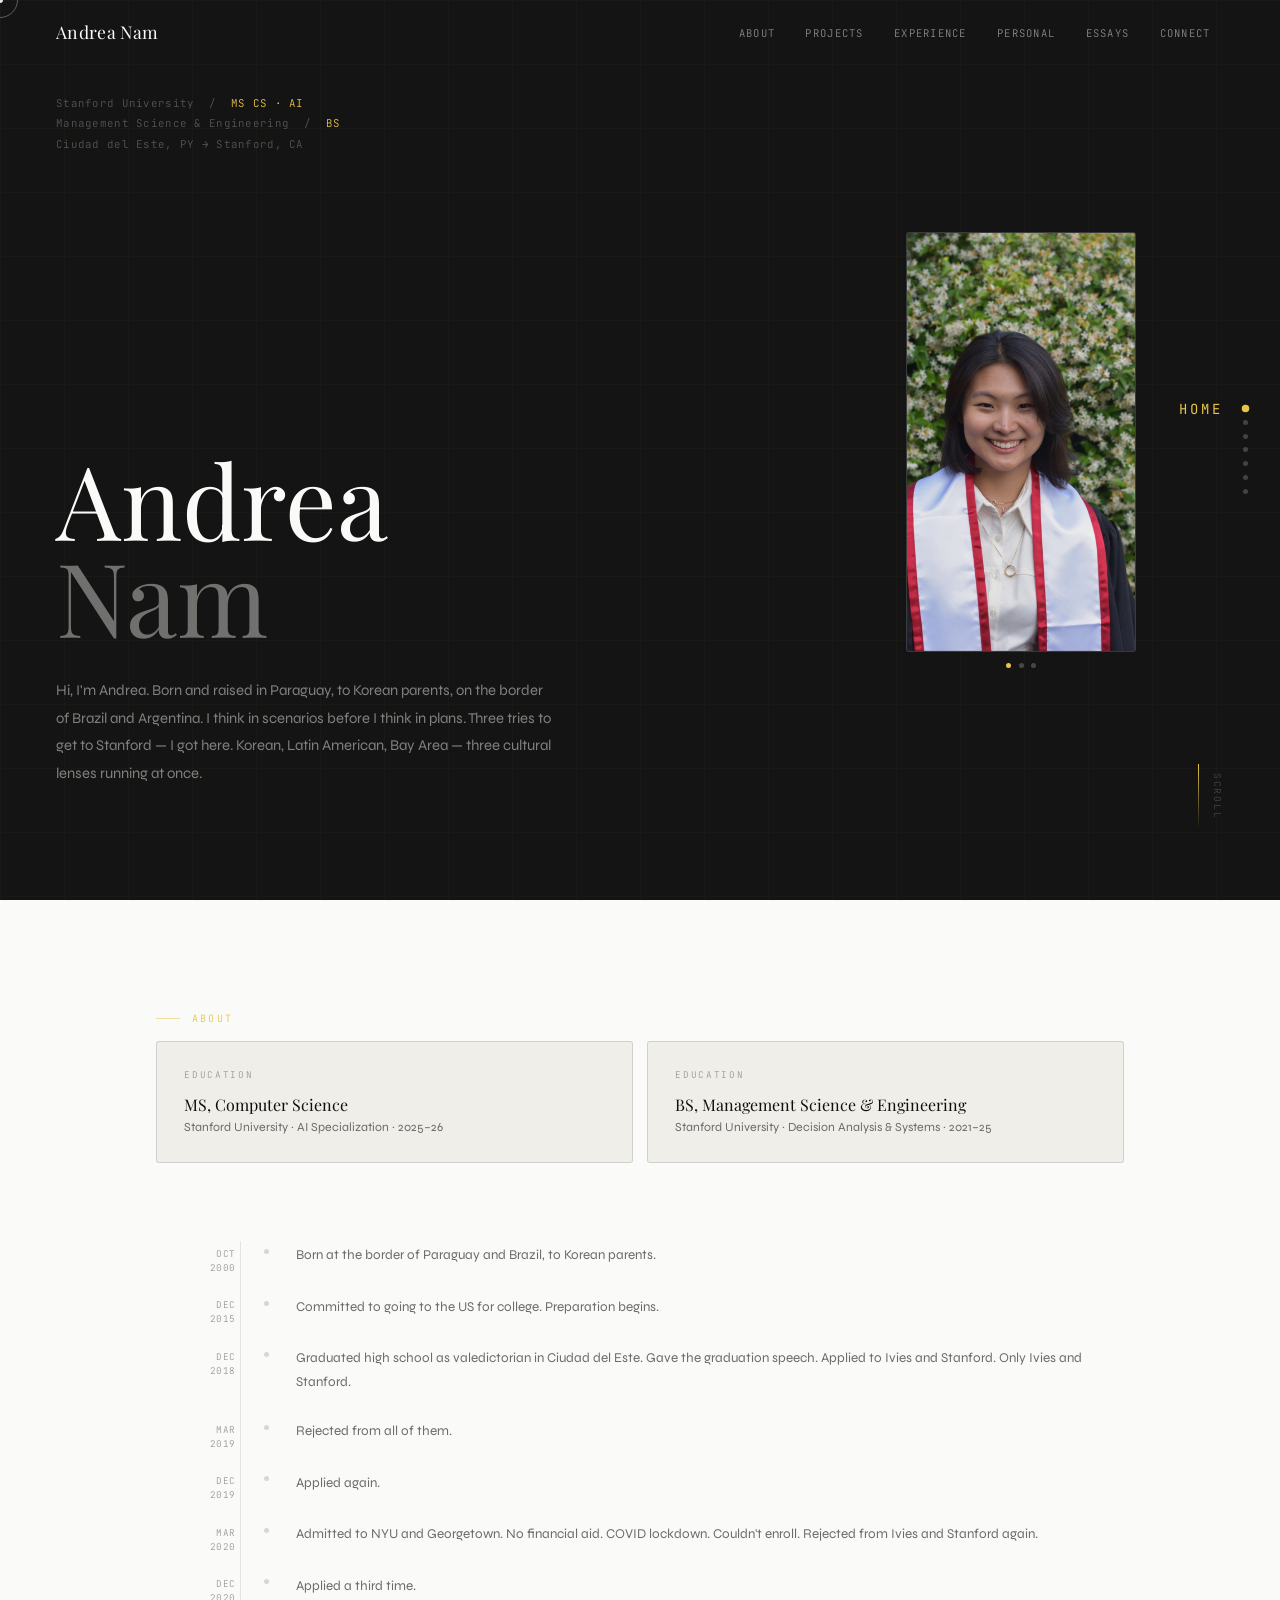
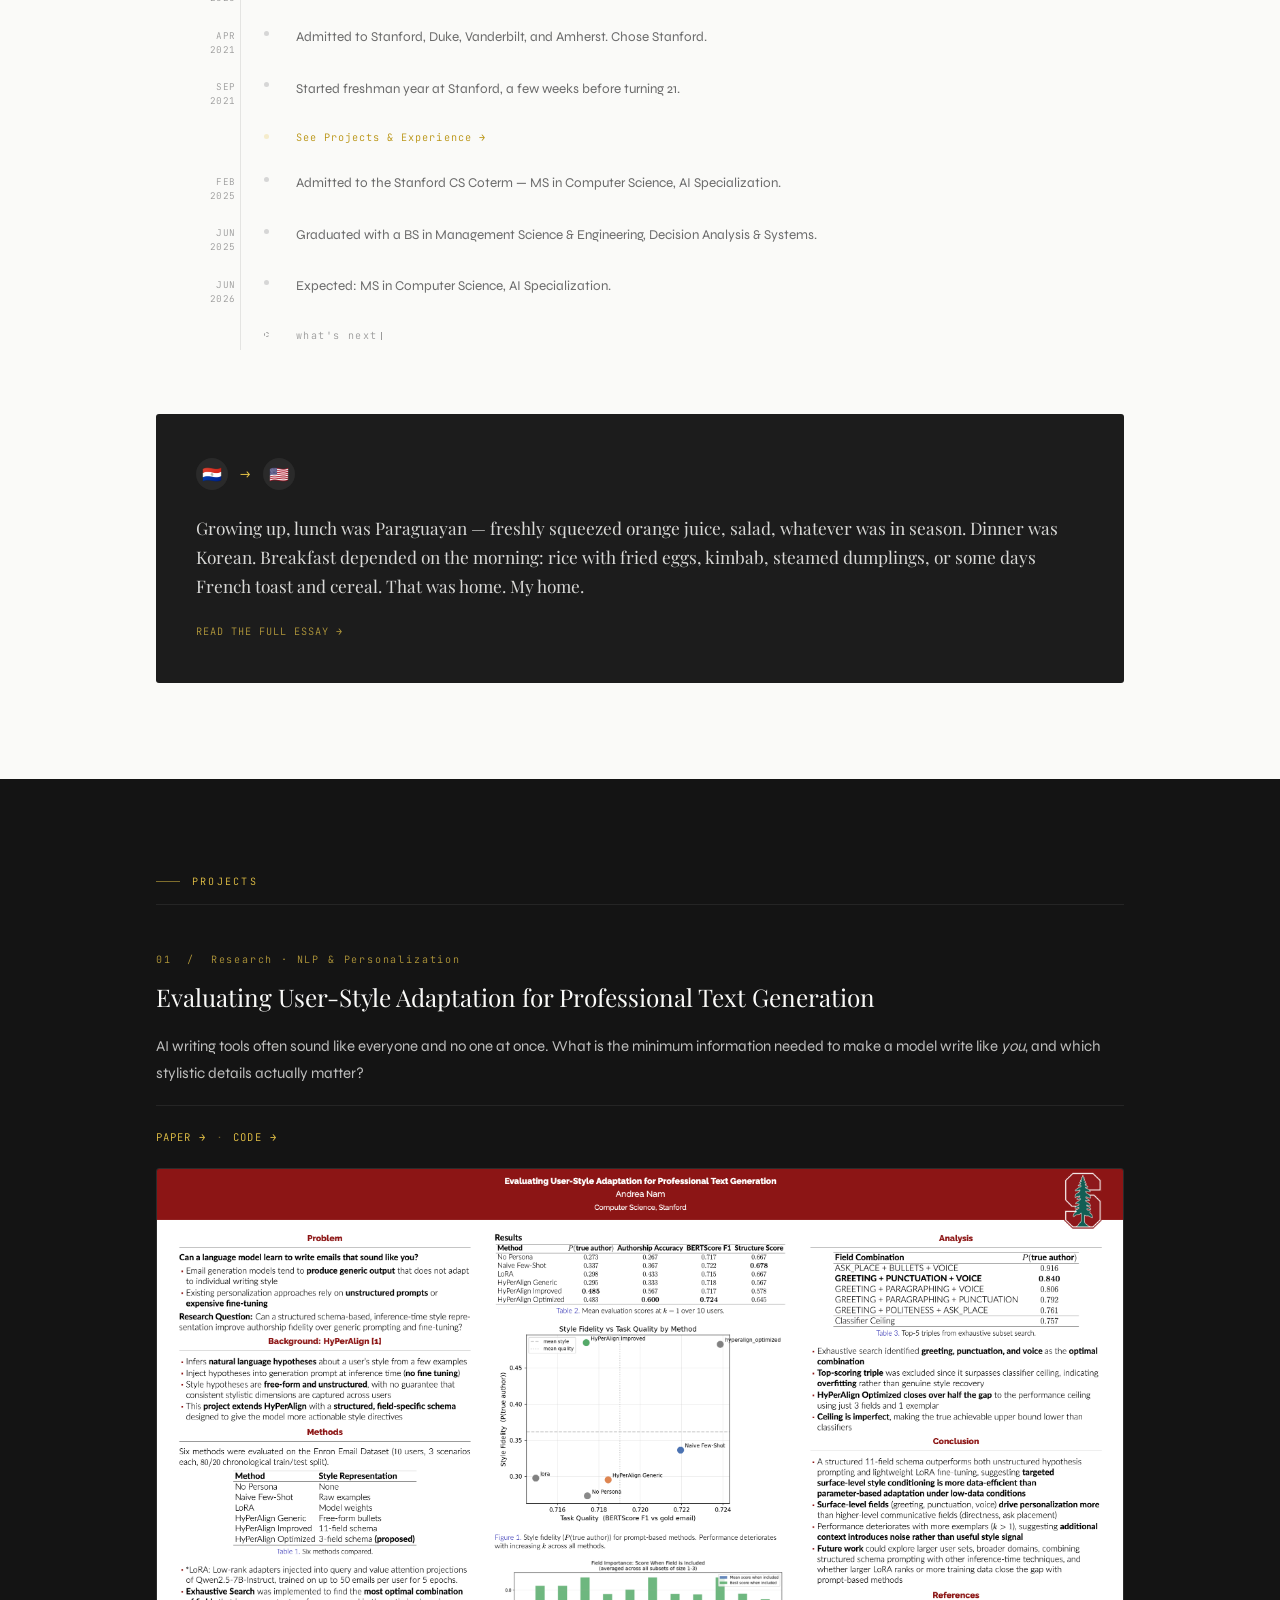
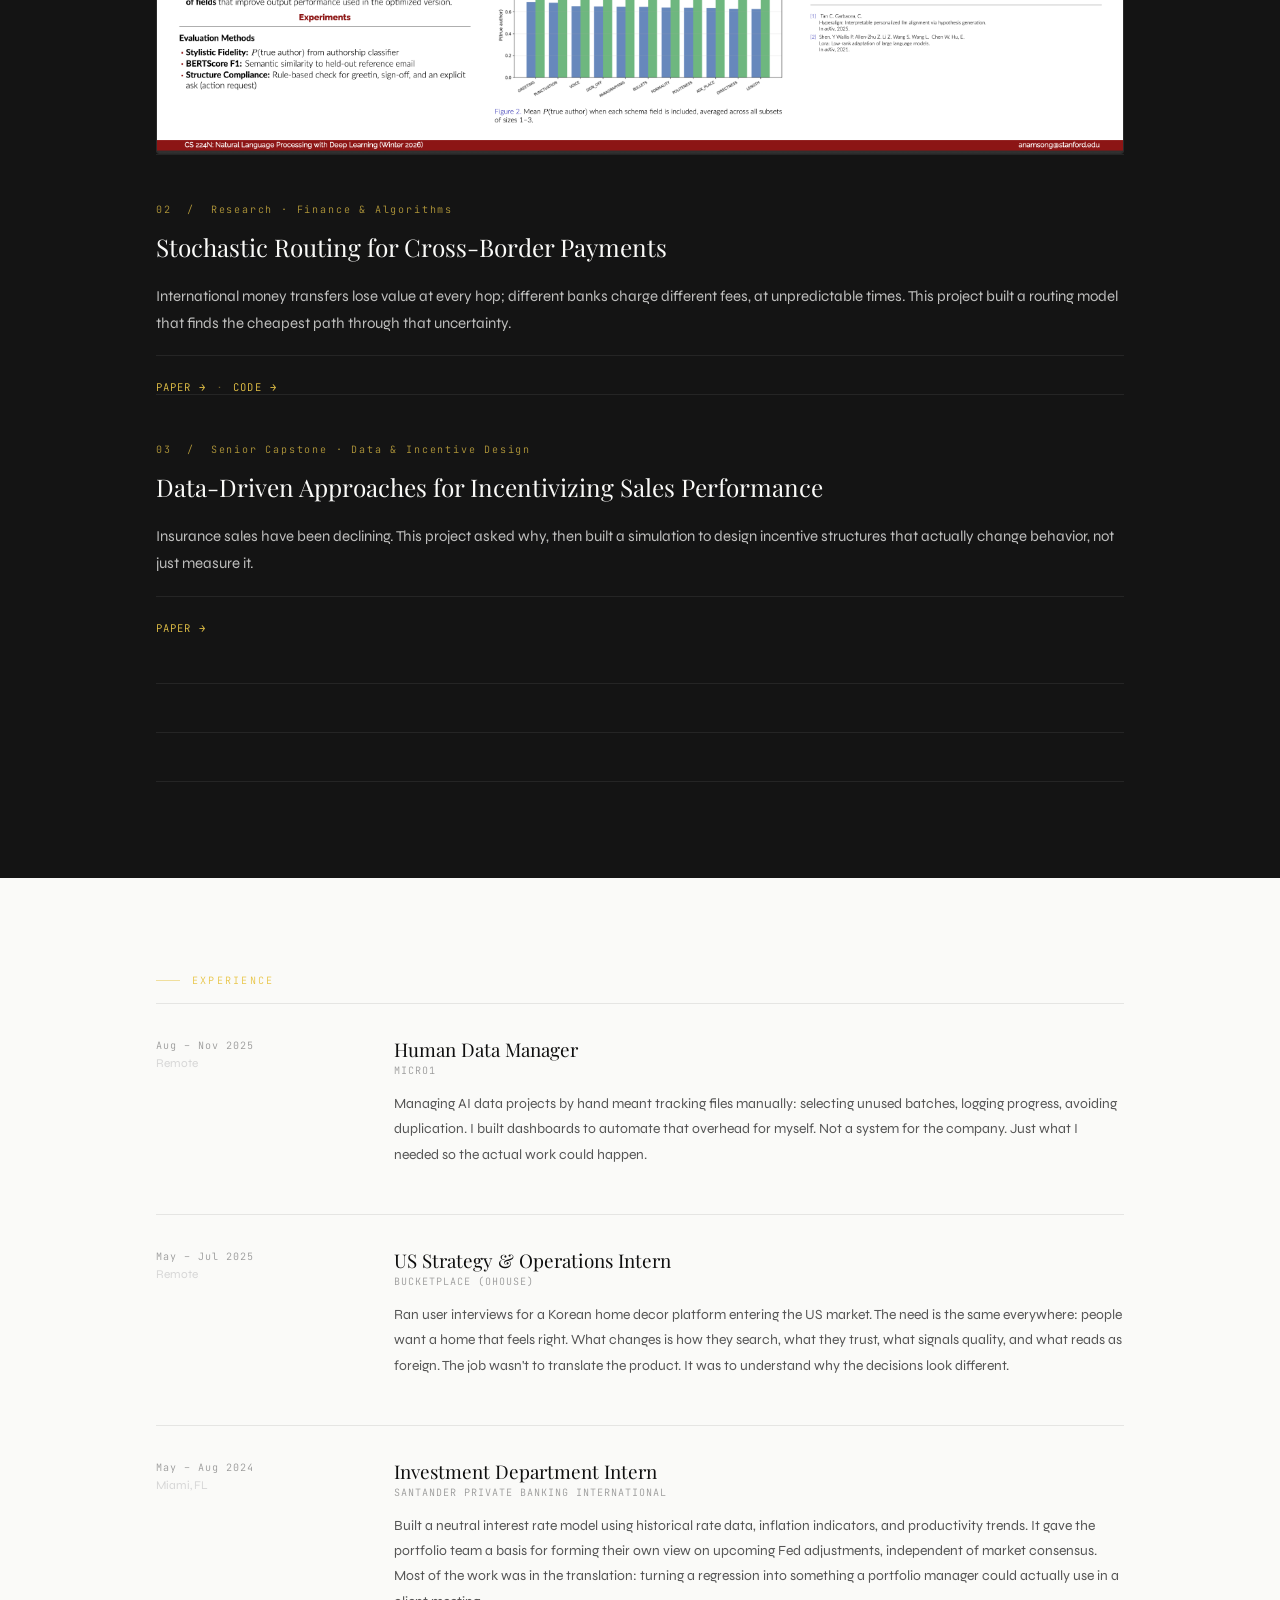
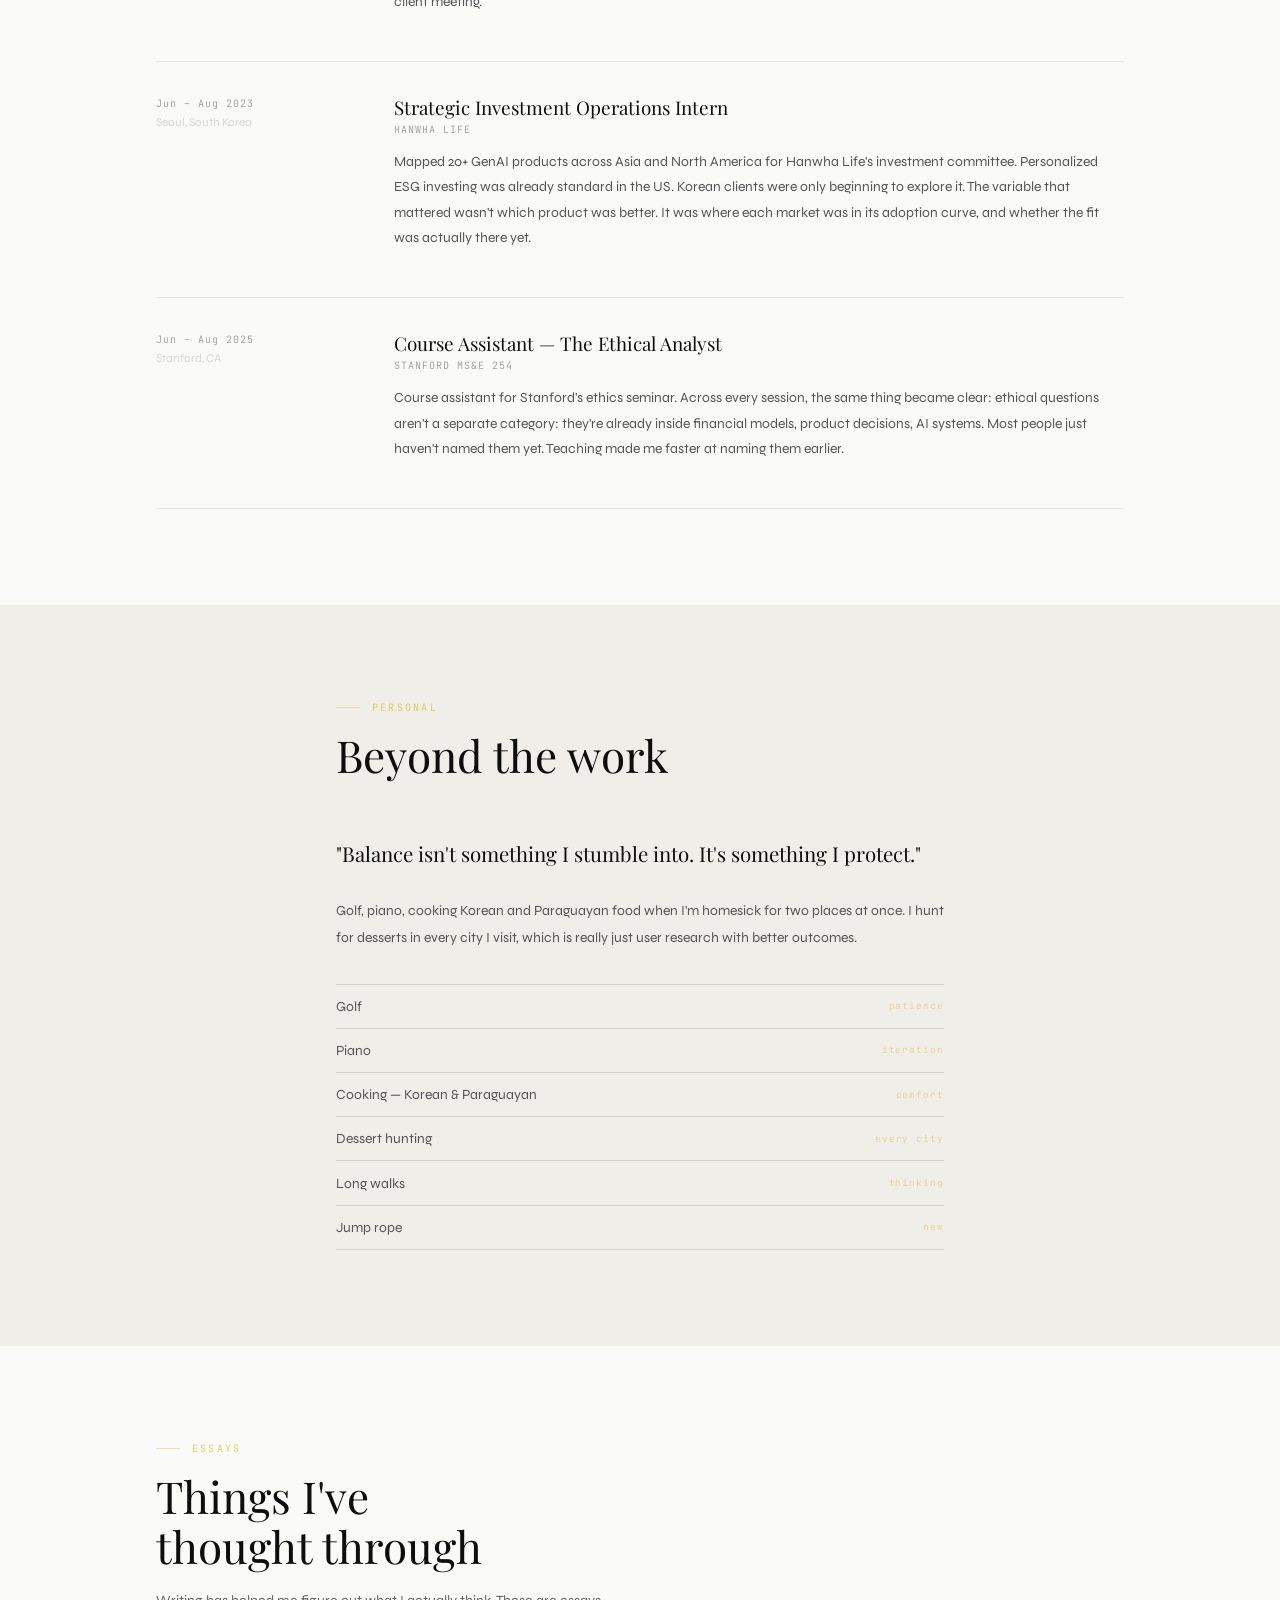
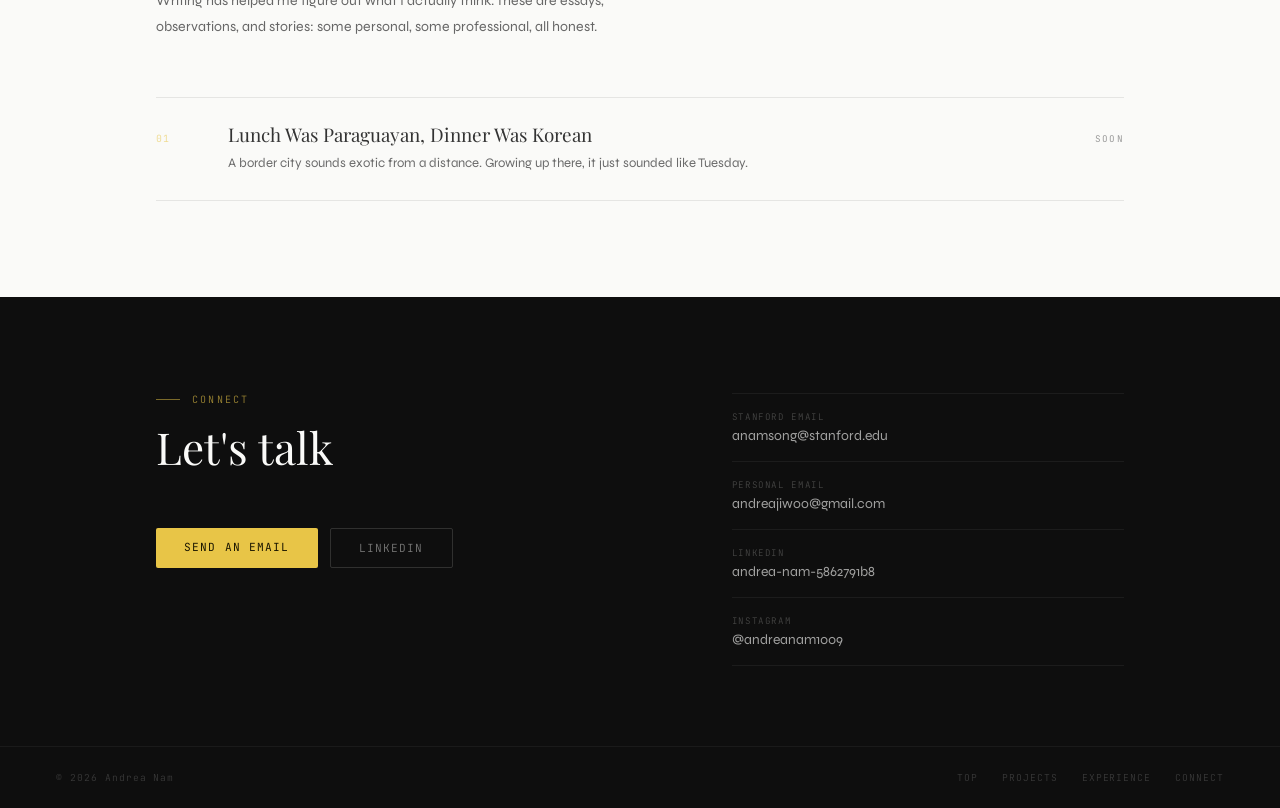
==== index.html @ c52ed98d "Update project links: rename to Paper, add Code links for projects 1 & 2 - "Read paper" → "Paper" ac" ====
<!DOCTYPE html>
<html lang="en">
<head>
<meta charset="UTF-8">
<meta name="viewport" content="width=device-width, initial-scale=1.0">
<title>Andrea Nam</title>
<link rel="preconnect" href="https://fonts.googleapis.com">
<link rel="preconnect" href="https://fonts.gstatic.com" crossorigin>
<link href="https://fonts.googleapis.com/css2?family=Playfair+Display:ital,wght@0,400;0,500;1,400;1,500&family=Syne:wght@300;400;500&family=JetBrains+Mono:wght@300;400&display=swap" rel="stylesheet">
<style>
:root {
  --black:#0E0E0E;--near-black:#141414;--dark:#1C1C1C;--dark-mid:#2A2A2A;
  --mid:#3D3D3D;--muted:#6B6B6B;--subtle:#9A9A9A;--light:#D6D6D6;
  --off-white:#F0EEE9;--white:#FAFAF8;
  --accent:#E8C547;
  --accent-rgb:232,197,71;
  --accent-dim:rgba(232,197,71,0.18);
  --accent-dimmer:rgba(232,197,71,0.08);
  --accent-text:#1a1600;
  --border-dark:rgba(255,255,255,0.07);
  --border-light:rgba(14,14,14,0.09);
  --border-mid:rgba(14,14,14,0.13);
}
*,*::before,*::after{margin:0;padding:0;box-sizing:border-box;}
html{scroll-behavior:smooth;}
body{font-family:'Syne',sans-serif;background:var(--white);color:var(--black);overflow-x:hidden;cursor:none;}

/* ── CURSOR ── */
.cur{position:fixed;pointer-events:none;z-index:9999;mix-blend-mode:difference;}
.cur-dot{width:6px;height:6px;background:white;border-radius:50%;transform:translate(-50%,-50%);transition:transform .2s;}
.cur-ring{width:36px;height:36px;border:1px solid rgba(255,255,255,0.35);border-radius:50%;transform:translate(-50%,-50%);transition:transform .15s,border-color .2s;}
@media(hover:none){.cur{display:none;}body{cursor:auto;}}

/* ── TOP NAV ── */
#topnav{position:fixed;top:0;left:0;right:0;z-index:200;display:flex;align-items:center;justify-content:space-between;padding:1.25rem 3.5rem;transition:background .3s,border-color .3s;}
#topnav.scrolled{background:rgba(250,250,248,0.93);backdrop-filter:blur(16px);border-bottom:0.5px solid var(--border-light);}
.nav-logo{font-family:'Playfair Display',serif;font-size:1.1rem;font-weight:400;color:var(--white);text-decoration:none;letter-spacing:.02em;transition:color .3s;}
#topnav.scrolled .nav-logo{color:var(--black);}
.nav-links{display:flex;align-items:center;gap:.2rem;list-style:none;}
.nav-links a{font-family:'JetBrains Mono',monospace;font-size:.66rem;font-weight:300;letter-spacing:.12em;text-transform:uppercase;color:rgba(250,250,248,.5);text-decoration:none;padding:.4rem .85rem;border-radius:2px;transition:color .2s;}
.nav-links a:hover{color:var(--accent);}
#topnav.scrolled .nav-links a{color:var(--muted);}
#topnav.scrolled .nav-links a:hover{color:var(--accent);}

/* ── DESKTOP SIDE NAV ── */
.side-nav{position:fixed;right:2rem;top:50%;transform:translateY(-50%);z-index:150;display:flex;flex-direction:column;gap:.55rem;}
.snav-dot{width:5px;height:5px;border-radius:50%;background:rgba(255,255,255,0.2);cursor:pointer;transition:background .25s,transform .25s,width .25s,border-radius .25s;position:relative;border:none;padding:0;}
.snav-dot.active{background:var(--accent);transform:scale(1.5);}
.snav-dot.light{background:rgba(14,14,14,0.18);}
.snav-dot.light.active{background:var(--accent);}
.snav-dot::after{content:attr(data-label);position:absolute;right:calc(100% + .8rem);top:50%;transform:translateY(-50%);font-family:'JetBrains Mono',monospace;font-size:.58rem;letter-spacing:.14em;text-transform:uppercase;white-space:nowrap;opacity:0;transition:opacity .2s;pointer-events:none;color:var(--subtle);}
.snav-dot:hover::after,.snav-dot.active::after{opacity:1;}
.snav-dot.active::after{color:var(--accent);}

/* ── MOBILE BOTTOM NAV ── */
.bottom-nav{display:none;position:fixed;bottom:0;left:0;right:0;z-index:200;background:rgba(14,14,14,0.96);backdrop-filter:blur(16px);border-top:0.5px solid rgba(255,255,255,0.08);padding:.75rem 0 calc(.75rem + env(safe-area-inset-bottom));flex-direction:row;justify-content:space-around;}
.bnav-item{display:flex;flex-direction:column;align-items:center;gap:.3rem;cursor:pointer;padding:.25rem .75rem;background:none;border:none;}
.bnav-dot{width:4px;height:4px;border-radius:50%;background:rgba(255,255,255,0.2);transition:background .2s,transform .2s;}
.bnav-label{font-family:'JetBrains Mono',monospace;font-size:.55rem;letter-spacing:.1em;text-transform:uppercase;color:rgba(255,255,255,0.3);transition:color .2s;}
.bnav-item.active .bnav-dot{background:var(--accent);transform:scale(1.4);}
.bnav-item.active .bnav-label{color:var(--accent);}

/* ── HERO ── */
#hero{min-height:100vh;background:var(--near-black);display:flex;flex-direction:column;justify-content:flex-end;padding:0 3.5rem 4.5rem;position:relative;overflow:hidden;}
.hero-bg-grid{position:absolute;inset:0;background-image:linear-gradient(rgba(232,197,71,.025) 1px,transparent 1px),linear-gradient(90deg,rgba(232,197,71,.025) 1px,transparent 1px);background-size:64px 64px;pointer-events:none;}
.hero-meta{position:absolute;top:6rem;left:3.5rem;display:flex;flex-direction:column;gap:.4rem;}
.hero-meta-line{font-family:'JetBrains Mono',monospace;font-size:.67rem;font-weight:300;color:rgba(250,250,248,.28);letter-spacing:.12em;}
.hero-meta-line span{color:var(--accent);}
.hero-scroll-hint{position:absolute;right:3.5rem;bottom:4.5rem;display:flex;flex-direction:column;align-items:center;gap:.75rem;font-family:'JetBrains Mono',monospace;font-size:.6rem;letter-spacing:.18em;color:rgba(250,250,248,.18);text-transform:uppercase;writing-mode:vertical-lr;}
.hero-scroll-line{width:1px;height:4rem;background:linear-gradient(to bottom,var(--accent),transparent);animation:scrollline 2s ease-in-out infinite;}
@keyframes scrollline{0%,100%{opacity:.4;transform:scaleY(1);}50%{opacity:1;transform:scaleY(.55);}}
.hero-content{position:relative;z-index:1;max-width:820px;}
.hero-name{font-family:'Playfair Display',serif;font-size:clamp(4rem,8vw,7.5rem);font-weight:400;line-height:.95;color:var(--white);margin-bottom:2rem;opacity:0;animation:fadeup .9s .35s forwards;}
.hero-name em{font-style:normal;color:rgba(250,250,248,.4);}
.hero-story{max-width:500px;font-size:.93rem;font-weight:300;line-height:1.87;color:rgba(250,250,248,.47);margin-bottom:2.5rem;opacity:0;animation:fadeup .9s .5s forwards;}
.hero-story strong{color:rgba(250,250,248,.82);font-weight:400;}
@keyframes fadeup{from{opacity:0;transform:translateY(20px);}to{opacity:1;transform:translateY(0);}}
.btn-accent{padding:.75rem 1.75rem;background:var(--accent);color:var(--accent-text);font-family:'JetBrains Mono',monospace;font-size:.7rem;font-weight:400;letter-spacing:.1em;text-transform:uppercase;text-decoration:none;border-radius:2px;transition:opacity .2s,transform .2s;}
.btn-accent:hover{opacity:.85;transform:translateY(-1px);}
.btn-ghost{padding:.75rem 1.75rem;background:transparent;color:rgba(250,250,248,.45);font-family:'JetBrains Mono',monospace;font-size:.7rem;font-weight:300;letter-spacing:.1em;text-transform:uppercase;text-decoration:none;border:.5px solid rgba(250,250,248,.14);border-radius:2px;transition:border-color .2s,color .2s;}
.btn-ghost:hover{border-color:var(--accent);color:var(--accent);}

/* ── PHOTO STRIP (hero bottom) ── */
.hero-photo-strip{position:absolute;right:9rem;top:50%;transform:translateY(-50%);z-index:2;}
.hero-photo-frame{width:230px;height:420px;border-radius:3px;overflow:hidden;border:.5px solid rgba(255,255,255,.08);background:var(--dark-mid);position:relative;cursor:pointer;}
.hero-photo-frame img{width:100%;height:100%;object-fit:cover;object-position:center top;position:absolute;top:0;left:0;opacity:0;transition:opacity .9s ease;}
.hero-photo-frame img.active{opacity:1;}
.slider-dots{display:flex;justify-content:center;gap:.45rem;margin-top:.7rem;}
.slider-dot{width:5px;height:5px;border-radius:50%;background:rgba(255,255,255,.22);cursor:pointer;transition:background .3s;}
.slider-dot.active{background:var(--accent);}
.hero-photo-placeholder{width:100%;height:100%;display:flex;flex-direction:column;align-items:center;justify-content:center;gap:.5rem;background:var(--dark);}
.photo-placeholder-label{font-family:'JetBrains Mono',monospace;font-size:.55rem;letter-spacing:.14em;text-transform:uppercase;color:rgba(255,255,255,.2);text-align:center;padding:0 .75rem;line-height:1.6;}
.photo-placeholder-icon{width:28px;height:28px;border:1px solid rgba(255,255,255,.12);border-radius:50%;display:flex;align-items:center;justify-content:center;color:rgba(255,255,255,.18);font-size:.8rem;}

/* ── SECTION SCAFFOLD ── */
.section-inner{max-width:1080px;margin:0 auto;padding:0 3.5rem;}
.section-kicker{font-family:'JetBrains Mono',monospace;font-size:.63rem;font-weight:300;letter-spacing:.22em;text-transform:uppercase;color:var(--accent);margin-bottom:1rem;display:flex;align-items:center;gap:.75rem;}
.section-kicker::before{content:'';display:inline-block;width:1.5rem;height:1px;background:var(--accent);opacity:.5;}
.section-heading{font-family:'Playfair Display',serif;font-size:clamp(2rem,3.5vw,2.75rem);font-weight:400;line-height:1.15;color:var(--black);margin-bottom:3.5rem;}
.section-heading em{font-style:normal;}

/* ── ABOUT ── */
#about{padding:7rem 0 6rem;background:var(--white);}
.about-edu-row{display:grid;grid-template-columns:1fr 1fr;gap:.9rem;margin-bottom:3.5rem;}

/* ── TIMELINE ── */
.timeline{position:relative;padding-left:0;}
.timeline::before{content:'';position:absolute;left:5.25rem;top:.5rem;bottom:.5rem;width:1px;background:var(--border-light);}
.tl-item{display:grid;grid-template-columns:5rem .75rem 1fr;gap:0 1.5rem;padding:.55rem 0;align-items:start;cursor:default;}
.tl-date{font-family:'JetBrains Mono',monospace;font-size:.58rem;font-weight:300;letter-spacing:.06em;color:var(--subtle);text-align:right;padding-top:.38rem;line-height:1.5;text-transform:uppercase;transition:color .25s,font-weight .25s;}
.tl-node{display:flex;align-items:center;justify-content:center;padding-top:.46rem;}
.tl-dot{width:5px;height:5px;border-radius:50%;background:var(--light);flex-shrink:0;transition:background .25s,transform .25s;}
.tl-text{font-size:.84rem;font-weight:300;line-height:1.78;color:var(--muted);padding:.16rem 0 .3rem;transition:color .25s,transform .25s;transform-origin:left center;}
.tl-item:hover .tl-date{color:var(--accent);font-weight:400;}
.tl-item:hover .tl-dot{background:var(--accent);transform:scale(2.2);}
.tl-item:hover .tl-text{color:var(--black);transform:scale(1.04) translateX(4px);}
.tl-cta{cursor:pointer;}
.tl-cta .tl-text{font-family:'JetBrains Mono',monospace;font-size:.64rem;letter-spacing:.1em;color:#b8920e;}
.tl-cta .tl-dot{background:rgba(232,197,71,.25);}
.tl-cta:hover .tl-text{color:var(--accent);transform:translateX(8px);}
.tl-cta:hover .tl-dot{background:var(--accent);}
.tl-next .tl-date{opacity:0;}
.tl-next .tl-dot{background:transparent;border:1px dashed var(--subtle);}
.tl-next .tl-text{font-family:'JetBrains Mono',monospace;font-size:.63rem;letter-spacing:.14em;color:var(--subtle);}
.tl-next:hover .tl-dot{border-color:var(--accent);}
.tl-next:hover .tl-text{color:var(--accent);transform:none;}
.tl-cursor{display:inline-block;width:1px;height:.75em;background:currentColor;margin-left:3px;vertical-align:middle;animation:blink 1.1s step-end infinite;}
@keyframes blink{0%,100%{opacity:1;}50%{opacity:0;}}
.aside-block{background:var(--off-white);border:.5px solid var(--border-mid);border-radius:3px;padding:1.7rem;margin-bottom:.9rem;}
.aside-block-label{font-family:'JetBrains Mono',monospace;font-size:.58rem;font-weight:300;letter-spacing:.18em;text-transform:uppercase;color:var(--subtle);margin-bottom:.85rem;}
.aside-degree{font-family:'Playfair Display',serif;font-size:1rem;font-weight:400;color:var(--black);line-height:1.3;margin-bottom:.3rem;}
.aside-sub{font-size:.77rem;font-weight:300;color:var(--muted);}

/* ── PROJECTS ── */
#projects{padding:6rem 0;background:var(--near-black);}
#projects .section-heading{color:var(--white);}
#projects .section-heading em{opacity:.38;}
.project-card{border-top:.5px solid var(--border-dark);padding:3rem 0;}
.project-card:last-child{border-bottom:.5px solid var(--border-dark);}
.project-index{font-family:'JetBrains Mono',monospace;font-size:.63rem;font-weight:300;letter-spacing:.18em;color:var(--accent);opacity:.75;margin-bottom:1rem;}
.project-title{font-family:'Playfair Display',serif;font-size:1.52rem;font-weight:400;color:var(--white);line-height:1.3;margin-bottom:1.2rem;}
.project-plain{font-size:.94rem;font-weight:400;line-height:1.77;color:rgba(250,250,248,.74);margin-bottom:1.2rem;padding-bottom:1.2rem;border-bottom:.5px solid var(--border-dark);}
.project-depth{font-size:.81rem;font-weight:300;line-height:1.87;color:rgba(250,250,248,.36);}
.project-link-row{margin-top:1.5rem;display:flex;align-items:center;gap:.75rem;}
.project-link-sep{color:var(--accent);opacity:.45;font-size:.8rem;line-height:1;}
.project-poster{margin-top:1.5rem;}.project-poster img{width:100%;border-radius:3px;border:.5px solid rgba(255,255,255,.1);display:block;}
.project-link{font-family:'JetBrains Mono',monospace;font-size:.66rem;font-weight:300;letter-spacing:.1em;text-transform:uppercase;color:var(--accent);text-decoration:none;display:inline-flex;align-items:center;gap:.5rem;transition:gap .2s;}
.project-link:hover{gap:.9rem;}
.project-link::after{content:'→';}

/* ── EXPERIENCE ── */
#experience{padding:6rem 0;background:var(--white);}
.exp-item{display:grid;grid-template-columns:190px 1fr;gap:3rem;padding:2.2rem 0;border-top:.5px solid var(--border-light);}
.exp-item:last-child{border-bottom:.5px solid var(--border-light);}
.exp-meta-date{font-family:'JetBrains Mono',monospace;font-size:.63rem;font-weight:300;letter-spacing:.1em;color:var(--subtle);margin-bottom:.28rem;}
.exp-meta-place{font-size:.74rem;font-weight:300;color:var(--light);}
.exp-role{font-family:'Playfair Display',serif;font-size:1.18rem;font-weight:400;color:var(--black);line-height:1.2;margin-bottom:.18rem;}
.exp-org{font-family:'JetBrains Mono',monospace;font-size:.63rem;font-weight:300;letter-spacing:.1em;text-transform:uppercase;color:var(--subtle);margin-bottom:.85rem;}
.exp-discovery{font-size:.87rem;font-weight:300;line-height:1.82;color:#555;margin-bottom:.72rem;}
.exp-discovery strong{color:var(--black);font-weight:400;}

/* ── PERSONAL ── */
#personal{padding:6rem 0;background:var(--off-white);}
#personal .section-inner{max-width:720px;}
.personal-lead{font-family:'Playfair Display',serif;font-size:1.28rem;font-weight:400;line-height:1.67;color:var(--black);margin-bottom:1.7rem;}
.personal-body p{font-size:.87rem;font-weight:300;line-height:1.92;color:#555;margin-bottom:1rem;}
.interests-list{margin-top:2rem;}
.interest-row{display:flex;align-items:center;justify-content:space-between;padding:.82rem 0;border-bottom:.5px solid var(--border-mid);font-size:.87rem;font-weight:300;color:#555;transition:color .2s;}
.interest-row:first-child{border-top:.5px solid var(--border-mid);}
.interest-row:hover{color:var(--black);}
.interest-row span{font-family:'JetBrains Mono',monospace;font-size:.58rem;letter-spacing:.1em;color:var(--accent);opacity:.65;}

/* ── PHOTO GALLERY ── */
.photo-section{margin-top:2.5rem;}
.photo-gallery{display:grid;grid-template-columns:repeat(3,1fr);gap:.6rem;}
.photo-frame{aspect-ratio:1;border-radius:3px;overflow:hidden;background:var(--border-mid);border:.5px solid var(--border-mid);position:relative;cursor:default;}
.photo-frame.tall{grid-row:span 2;aspect-ratio:auto;}
.photo-frame img{width:100%;height:100%;object-fit:cover;display:block;transition:transform .4s ease;}
.photo-frame:hover img{transform:scale(1.05);}
.photo-frame .photo-ph{width:100%;height:100%;min-height:120px;display:flex;flex-direction:column;align-items:center;justify-content:center;gap:.4rem;background:#e8e4de;}
.photo-ph-label{font-family:'JetBrains Mono',monospace;font-size:.52rem;letter-spacing:.12em;text-transform:uppercase;color:rgba(14,14,14,.3);text-align:center;padding:0 .5rem;line-height:1.5;}
.photo-caption{position:absolute;bottom:0;left:0;right:0;padding:.5rem .65rem;background:linear-gradient(transparent,rgba(14,14,14,.55));font-family:'JetBrains Mono',monospace;font-size:.52rem;letter-spacing:.1em;text-transform:uppercase;color:rgba(255,255,255,.7);opacity:0;transition:opacity .25s;}
.photo-frame:hover .photo-caption{opacity:1;}

.origin-block{background:var(--dark);border-radius:3px;padding:2.75rem 2.5rem;margin-top:3.5rem;}
.origin-flag-row{display:flex;gap:.5rem;margin-bottom:1.5rem;align-items:center;}
.flag-bubble{width:2rem;height:2rem;border-radius:50%;display:flex;align-items:center;justify-content:center;font-size:1rem;background:var(--dark-mid);}
.origin-arrow{color:var(--accent);font-size:.8rem;margin:0 .25rem;}
.origin-quote{font-family:'Playfair Display',serif;font-size:1.08rem;font-weight:400;line-height:1.67;color:rgba(250,250,248,.85);margin-bottom:1.2rem;}
.origin-body{font-size:.84rem;font-weight:300;line-height:1.87;color:rgba(250,250,248,.62);margin-bottom:1rem;}
.origin-body:last-child{margin-bottom:0;}

/* ── ORIGIN ESSAY LINK ── */
.origin-essay-link{font-family:'JetBrains Mono',monospace;font-size:.64rem;font-weight:300;letter-spacing:.1em;text-transform:uppercase;color:var(--accent);text-decoration:none;display:inline-flex;align-items:center;gap:.4rem;opacity:.75;transition:opacity .2s,gap .2s;}
.origin-essay-link:hover{opacity:1;gap:.7rem;}

/* ── ESSAY COMING SOON ── */
.essay-item--coming{opacity:.45;pointer-events:none;}
.essay-soon{font-family:'JetBrains Mono',monospace;font-size:.58rem;letter-spacing:.14em;text-transform:uppercase;color:var(--subtle);}

/* ── ABOUT PHOTO ── */
.about-photo-break{margin:2.5rem 0;display:grid;grid-template-columns:1fr 1fr;gap:.6rem;}
.about-photo-frame{border-radius:3px;overflow:hidden;border:.5px solid var(--border-mid);background:var(--off-white);aspect-ratio:4/3;position:relative;}
.about-photo-frame.portrait{aspect-ratio:3/4;}
.about-photo-frame img{width:100%;height:100%;object-fit:cover;display:block;transition:transform .4s ease;}
.about-photo-frame:hover img{transform:scale(1.04);}
.about-photo-ph{width:100%;height:100%;display:flex;align-items:center;justify-content:center;background:#eae6e0;}
.about-photo-ph span{font-family:'JetBrains Mono',monospace;font-size:.52rem;letter-spacing:.12em;text-transform:uppercase;color:rgba(14,14,14,.28);text-align:center;padding:.5rem;line-height:1.6;}

/* ── ESSAYS ── */
#essays{padding:6rem 0;background:var(--white);}
.essays-intro{max-width:520px;font-size:.88rem;font-weight:300;line-height:1.87;color:#666;margin-top:-2.5rem;margin-bottom:3.5rem;}
.essay-list{display:flex;flex-direction:column;}
.essay-item{display:grid;grid-template-columns:3rem 1fr auto;gap:1.5rem;align-items:baseline;padding:1.6rem 0;border-top:.5px solid var(--border-light);text-decoration:none;transition:background .15s;}
.essay-item:last-child{border-bottom:.5px solid var(--border-light);}
.essay-item:hover .essay-title{color:var(--black);}
.essay-item:hover .essay-arrow{opacity:1;transform:translateX(3px);}
.essay-num{font-family:'JetBrains Mono',monospace;font-size:.62rem;font-weight:300;letter-spacing:.12em;color:var(--accent);opacity:.6;padding-top:.1rem;}
.essay-body{}
.essay-title{font-family:'Playfair Display',serif;font-size:1.18rem;font-weight:400;color:#333;line-height:1.25;margin-bottom:.4rem;transition:color .2s;}
.essay-summary{font-size:.82rem;font-weight:300;line-height:1.6;color:var(--muted);}
.essay-arrow{font-family:'JetBrains Mono',monospace;font-size:.75rem;color:var(--accent);opacity:0;transition:opacity .2s,transform .2s;}
.essay-coming{padding:3rem 0;text-align:center;border-top:.5px solid var(--border-light);border-bottom:.5px solid var(--border-light);}
.essay-coming-text{font-family:'JetBrains Mono',monospace;font-size:.65rem;font-weight:300;letter-spacing:.18em;text-transform:uppercase;color:var(--subtle);}

/* ── CONNECT ── */
#connect{padding:6rem 0 5rem;background:var(--black);}
#connect .section-heading{color:var(--white);}
.connect-grid{display:grid;grid-template-columns:1.1fr .9fr;gap:6rem;align-items:start;}
.connect-sub{font-size:.88rem;font-weight:300;line-height:1.87;color:rgba(250,250,248,.36);margin-top:-2.5rem;margin-bottom:2.5rem;max-width:430px;}
.connect-btns{display:flex;gap:.75rem;flex-wrap:wrap;}
.contact-item{padding:1.05rem 0;border-bottom:.5px solid rgba(255,255,255,.06);display:flex;flex-direction:column;gap:.28rem;}
.contact-item:first-child{border-top:.5px solid rgba(255,255,255,.06);}
.contact-label{font-family:'JetBrains Mono',monospace;font-size:.57rem;font-weight:300;letter-spacing:.18em;text-transform:uppercase;color:rgba(250,250,248,.23);}
.contact-value{font-size:.87rem;font-weight:300;color:rgba(250,250,248,.62);text-decoration:none;transition:color .2s;}
.contact-value:hover{color:var(--accent);}

/* ── FOOTER ── */
footer{background:var(--black);border-top:.5px solid rgba(255,255,255,.05);padding:1.5rem 3.5rem;display:flex;align-items:center;justify-content:space-between;}
.footer-copy{font-family:'JetBrains Mono',monospace;font-size:.6rem;font-weight:300;letter-spacing:.1em;color:rgba(250,250,248,.18);}
.footer-links{display:flex;gap:1.5rem;}
.footer-links a{font-family:'JetBrains Mono',monospace;font-size:.6rem;font-weight:300;letter-spacing:.1em;color:rgba(250,250,248,.18);text-decoration:none;text-transform:uppercase;transition:color .2s;}
.footer-links a:hover{color:var(--accent);}

/* ── REVEAL ── */
.reveal{opacity:0;transform:translateY(20px);transition:opacity .72s ease,transform .72s ease;}
.reveal.visible{opacity:1;transform:none;}
.rd1{transition-delay:.08s;}.rd2{transition-delay:.16s;}.rd3{transition-delay:.24s;}.rd4{transition-delay:.32s;}

/* ── MOBILE ── */
@media(max-width:860px){
  #topnav{padding:1rem 1.25rem;}
  .nav-links{display:none;}
  #hero{padding:0 1.25rem 5.5rem;}
  .hero-meta{left:1.25rem;top:5.5rem;}
  .hero-scroll-hint{display:none;}
  .hero-photo-strip{display:none;}
  .section-inner{padding:0 1.25rem;}
  .about-edu-row{grid-template-columns:1fr;}
  .connect-grid{grid-template-columns:1fr;gap:2.5rem;}
  .timeline::before{left:3.5rem;}
  .tl-item{grid-template-columns:3.25rem .75rem 1fr;gap:0 1rem;}
  .tl-date{font-size:.52rem;}
  .tl-text{font-size:.8rem;}
  .essay-item{grid-template-columns:2rem 1fr auto;gap:1rem;}
  .about-photo-break{grid-template-columns:1fr 1fr;}
  .project-card{grid-template-columns:1fr;gap:2rem;}
  .exp-item{grid-template-columns:1fr;gap:.35rem;}
  .side-nav{display:none;}
  .bottom-nav{display:flex;}
  footer{padding:1.25rem;flex-direction:column;gap:.75rem;text-align:center;padding-bottom:5rem;}
  body{cursor:auto;}.cur{display:none;}
  .photo-gallery{grid-template-columns:repeat(2,1fr);}
  .photo-frame.tall{grid-row:span 1;aspect-ratio:1;}
}
</style>
</head>
<body>

<div class="cur" id="cur-dot-el"><div class="cur-dot"></div></div>
<div class="cur" id="cur-ring-el"><div class="cur-ring"></div></div>

<!-- DESKTOP SIDE NAV -->
<nav class="side-nav" id="side-nav">
  <button class="snav-dot active" data-section="hero" data-label="Home"></button>
  <button class="snav-dot" data-section="about" data-label="About"></button>
  <button class="snav-dot" data-section="projects" data-label="Projects"></button>
  <button class="snav-dot" data-section="experience" data-label="Experience"></button>
  <button class="snav-dot" data-section="personal" data-label="Personal"></button>
  <button class="snav-dot" data-section="essays" data-label="Essays"></button>
  <button class="snav-dot" data-section="connect" data-label="Connect"></button>
</nav>

<!-- MOBILE BOTTOM NAV -->
<nav class="bottom-nav" id="bottom-nav">
  <button class="bnav-item active" data-section="hero"><div class="bnav-dot"></div><span class="bnav-label">Home</span></button>
  <button class="bnav-item" data-section="about"><div class="bnav-dot"></div><span class="bnav-label">About</span></button>
  <button class="bnav-item" data-section="projects"><div class="bnav-dot"></div><span class="bnav-label">Projects</span></button>
  <button class="bnav-item" data-section="experience"><div class="bnav-dot"></div><span class="bnav-label">Work</span></button>
  <button class="bnav-item" data-section="personal"><div class="bnav-dot"></div><span class="bnav-label">Personal</span></button>
  <button class="bnav-item" data-section="essays"><div class="bnav-dot"></div><span class="bnav-label">Essays</span></button>
  <button class="bnav-item" data-section="connect"><div class="bnav-dot"></div><span class="bnav-label">Connect</span></button>
</nav>

<!-- TOP NAV -->
<nav id="topnav">
  <a href="#hero" class="nav-logo">Andrea Nam</a>
  <ul class="nav-links">
    <li><a href="#about">About</a></li>
    <li><a href="#projects">Projects</a></li>
    <li><a href="#experience">Experience</a></li>
    <li><a href="#personal">Personal</a></li>
    <li><a href="#essays">Essays</a></li>
    <li><a href="#connect">Connect</a></li>
  </ul>
</nav>

<!-- ═══ HERO ═══ -->
<section id="hero">
  <div class="hero-bg-grid"></div>
  <div class="hero-meta">
    <div class="hero-meta-line">Stanford University &nbsp;/&nbsp; <span>MS CS · AI</span></div>
    <div class="hero-meta-line">Management Science &amp; Engineering &nbsp;/&nbsp; <span>BS</span></div>
    <div class="hero-meta-line">Ciudad del Este, PY → Stanford, CA</div>
  </div>
  <div class="hero-scroll-hint"><div class="hero-scroll-line"></div>Scroll</div>

  <!-- Hero photo slider -->
  <div class="hero-photo-strip">
    <div class="hero-photo-frame" id="heroSliderFrame">
      <img src="images/profile.jpg" alt="Andrea" class="active" style="object-position:80% center;">
      <img src="images/experience1.jpg" alt="Andrea">
      <img src="images/pot.jpg" alt="Andrea">
    </div>
    <div class="slider-dots">
      <span class="slider-dot active"></span>
      <span class="slider-dot"></span>
      <span class="slider-dot"></span>
    </div>
  </div>

  <div class="hero-content">
    <h1 class="hero-name">Andrea<br><em>Nam</em></h1>
    <p class="hero-story">Hi, I'm Andrea. Born and raised in Paraguay, to Korean parents, on the border of Brazil and Argentina. I think in scenarios before I think in plans. Three tries to get to Stanford — I got here. Korean, Latin American, Bay Area — three cultural lenses running at once.</p>
  </div>
</section>

<!-- ═══ ABOUT ═══ -->
<section id="about">
  <div class="section-inner">
    <div class="section-kicker reveal">About</div>
    <div class="about-edu-row">
      <div class="aside-block reveal rd1">
        <div class="aside-block-label">Education</div>
        <div class="aside-degree">MS, Computer Science</div>
        <div class="aside-sub">Stanford University · AI Specialization · 2025–26</div>
      </div>
      <div class="aside-block reveal rd2">
        <div class="aside-block-label">Education</div>
        <div class="aside-degree">BS, Management Science &amp; Engineering</div>
        <div class="aside-sub">Stanford University · Decision Analysis &amp; Systems · 2021–25</div>
      </div>
    </div>

    <!-- TIMELINE -->
    <div class="timeline reveal">

      <div class="tl-item">
        <div class="tl-date">Oct<br>2000</div>
        <div class="tl-node"><div class="tl-dot"></div></div>
        <div class="tl-text">Born at the border of Paraguay and Brazil, to Korean parents.</div>
      </div>

      <div class="tl-item">
        <div class="tl-date">Dec<br>2015</div>
        <div class="tl-node"><div class="tl-dot"></div></div>
        <div class="tl-text">Committed to going to the US for college. Preparation begins.</div>
      </div>

      <div class="tl-item">
        <div class="tl-date">Dec<br>2018</div>
        <div class="tl-node"><div class="tl-dot"></div></div>
        <div class="tl-text">Graduated high school as valedictorian in Ciudad del Este. Gave the graduation speech. Applied to Ivies and Stanford. Only Ivies and Stanford.</div>
      </div>

      <div class="tl-item">
        <div class="tl-date">Mar<br>2019</div>
        <div class="tl-node"><div class="tl-dot"></div></div>
        <div class="tl-text">Rejected from all of them.</div>
      </div>

      <div class="tl-item">
        <div class="tl-date">Dec<br>2019</div>
        <div class="tl-node"><div class="tl-dot"></div></div>
        <div class="tl-text">Applied again.</div>
      </div>

      <div class="tl-item">
        <div class="tl-date">Mar<br>2020</div>
        <div class="tl-node"><div class="tl-dot"></div></div>
        <div class="tl-text">Admitted to NYU and Georgetown. No financial aid. COVID lockdown. Couldn't enroll. Rejected from Ivies and Stanford again.</div>
      </div>

      <div class="tl-item">
        <div class="tl-date">Dec<br>2020</div>
        <div class="tl-node"><div class="tl-dot"></div></div>
        <div class="tl-text">Applied a third time.</div>
      </div>

      <div class="tl-item">
        <div class="tl-date">Apr<br>2021</div>
        <div class="tl-node"><div class="tl-dot"></div></div>
        <div class="tl-text">Admitted to Stanford, Duke, Vanderbilt, and Amherst. Chose Stanford.</div>
      </div>

      <div class="tl-item">
        <div class="tl-date">Sep<br>2021</div>
        <div class="tl-node"><div class="tl-dot"></div></div>
        <div class="tl-text">Started freshman year at Stanford, a few weeks before turning 21.</div>
      </div>

      <div class="tl-item tl-cta" onclick="document.getElementById('projects').scrollIntoView({behavior:'smooth'})">
        <div class="tl-date"></div>
        <div class="tl-node"><div class="tl-dot"></div></div>
        <div class="tl-text">See Projects &amp; Experience →</div>
      </div>

      <div class="tl-item">
        <div class="tl-date">Feb<br>2025</div>
        <div class="tl-node"><div class="tl-dot"></div></div>
        <div class="tl-text">Admitted to the Stanford CS Coterm — MS in Computer Science, AI Specialization.</div>
      </div>

      <div class="tl-item">
        <div class="tl-date">Jun<br>2025</div>
        <div class="tl-node"><div class="tl-dot"></div></div>
        <div class="tl-text">Graduated with a BS in Management Science &amp; Engineering, Decision Analysis &amp; Systems.</div>
      </div>

      <div class="tl-item">
        <div class="tl-date">Jun<br>2026</div>
        <div class="tl-node"><div class="tl-dot"></div></div>
        <div class="tl-text">Expected: MS in Computer Science, AI Specialization.</div>
      </div>

      <div class="tl-item tl-next">
        <div class="tl-date">···</div>
        <div class="tl-node"><div class="tl-dot"></div></div>
        <div class="tl-text">what's next<span class="tl-cursor"></span></div>
      </div>

    </div>

    <div class="origin-block reveal rd1">
      <div class="origin-flag-row">
        <div class="flag-bubble">🇵🇾</div>
        <div class="origin-arrow">→</div>
        <div class="flag-bubble">🇺🇸</div>
      </div>
      <p class="origin-quote">Growing up, lunch was Paraguayan — freshly squeezed orange juice, salad, whatever was in season. Dinner was Korean. Breakfast depended on the morning: rice with fried eggs, kimbab, steamed dumplings, or some days French toast and cereal. That was home. My home.</p>
      <a href="#essays" class="origin-essay-link">Read the full essay →</a>
    </div>
  </div>
</section>

<!-- ═══ PROJECTS ═══ -->
<section id="projects">
  <div class="section-inner">
    <div class="section-kicker reveal" style="color:var(--accent);">Projects</div>

    <div class="project-card reveal">
      <div>
        <div class="project-index">01 &nbsp;/&nbsp; Research · NLP &amp; Personalization</div>
        <h3 class="project-title">Evaluating User-Style Adaptation for Professional Text Generation</h3>
        <p class="project-plain">AI writing tools often sound like everyone and no one at once. What is the minimum information needed to make a model write like <em>you</em>, and which stylistic details actually matter?</p>
        <div class="project-link-row"><a href="projects/UserAlignReport.pdf" target="_blank" class="project-link">Paper</a><span class="project-link-sep">·</span><a href="https://github.com/andrea0910/cs224n-project" target="_blank" class="project-link">Code</a></div>
        <div class="project-poster reveal">
          <img src="images/research-poster.jpg" alt="CS 224N research poster — Evaluating User-Style Adaptation for Professional Text Generation">
        </div>
    </div>

    <div class="project-card reveal">
      <div>
        <div class="project-index">02 &nbsp;/&nbsp; Research · Finance &amp; Algorithms</div>
        <h3 class="project-title">Stochastic Routing for Cross-Border Payments</h3>
        <p class="project-plain">International money transfers lose value at every hop; different banks charge different fees, at unpredictable times. This project built a routing model that finds the cheapest path through that uncertainty.</p>
        <div class="project-link-row"><a href="projects/StochasticRoutingProject.pdf" target="_blank" class="project-link">Paper</a><span class="project-link-sep">·</span><a href="https://github.com/andrea0910/cs238-project" target="_blank" class="project-link">Code</a></div>
    </div>

    <div class="project-card reveal">
      <div>
        <div class="project-index">03 &nbsp;/&nbsp; Senior Capstone · Data &amp; Incentive Design</div>
        <h3 class="project-title">Data-Driven Approaches for Incentivizing Sales Performance</h3>
        <p class="project-plain">Insurance sales have been declining. This project asked why, then built a simulation to design incentive structures that actually change behavior, not just measure it.</p>
        <div class="project-link-row"><a href="projects/SeniorReport.pdf" target="_blank" class="project-link">Paper</a></div>
    </div>
  </div>
</section>

<!-- ═══ EXPERIENCE ═══ -->
<section id="experience">
  <div class="section-inner">
    <div class="section-kicker reveal">Experience</div>

    <div class="exp-item reveal">
      <div><div class="exp-meta-date">Aug – Nov 2025</div><div class="exp-meta-place">Remote</div></div>
      <div>
        <div class="exp-role">Human Data Manager</div><div class="exp-org">micro1</div>
        <p class="exp-discovery">Managing AI data projects by hand meant tracking files manually: selecting unused batches, logging progress, avoiding duplication. I built dashboards to automate that overhead for myself. Not a system for the company. Just what I needed so the actual work could happen.</p>
      </div>
    </div>

    <div class="exp-item reveal">
      <div><div class="exp-meta-date">May – Jul 2025</div><div class="exp-meta-place">Remote</div></div>
      <div>
        <div class="exp-role">US Strategy & Operations Intern</div><div class="exp-org">Bucketplace (Ohouse)</div>
        <p class="exp-discovery">Ran user interviews for a Korean home decor platform entering the US market. The need is the same everywhere: people want a home that feels right. What changes is how they search, what they trust, what signals quality, and what reads as foreign. The job wasn't to translate the product. It was to understand why the decisions look different.</p>
      </div>
    </div>

    <div class="exp-item reveal">
      <div><div class="exp-meta-date">May – Aug 2024</div><div class="exp-meta-place">Miami, FL</div></div>
      <div>
        <div class="exp-role">Investment Department Intern</div><div class="exp-org">Santander Private Banking International</div>
        <p class="exp-discovery">Built a neutral interest rate model using historical rate data, inflation indicators, and productivity trends. It gave the portfolio team a basis for forming their own view on upcoming Fed adjustments, independent of market consensus. Most of the work was in the translation: turning a regression into something a portfolio manager could actually use in a client meeting.</p>
      </div>
    </div>

    <div class="exp-item reveal">
      <div><div class="exp-meta-date">Jun – Aug 2023</div><div class="exp-meta-place">Seoul, South Korea</div></div>
      <div>
        <div class="exp-role">Strategic Investment Operations Intern</div><div class="exp-org">Hanwha Life</div>
        <p class="exp-discovery">Mapped 20+ GenAI products across Asia and North America for Hanwha Life's investment committee. Personalized ESG investing was already standard in the US. Korean clients were only beginning to explore it. The variable that mattered wasn't which product was better. It was where each market was in its adoption curve, and whether the fit was actually there yet.</p>
      </div>
    </div>

    <div class="exp-item reveal">
      <div><div class="exp-meta-date">Jun – Aug 2025</div><div class="exp-meta-place">Stanford, CA</div></div>
      <div>
        <div class="exp-role">Course Assistant — The Ethical Analyst</div><div class="exp-org">Stanford MS&E 254</div>
        <p class="exp-discovery">Course assistant for Stanford's ethics seminar. Across every session, the same thing became clear: ethical questions aren't a separate category: they're already inside financial models, product decisions, AI systems. Most people just haven't named them yet. Teaching made me faster at naming them earlier.</p>
      </div>
    </div>
  </div>
</section>

<!-- ═══ PERSONAL ═══ -->
<section id="personal">
  <div class="section-inner">
    <div class="section-kicker reveal">Personal</div>
    <h2 class="section-heading reveal">Beyond the work</h2>
    <p class="personal-lead reveal">"Balance isn't something I stumble into. It's something I protect."</p>
    <div class="personal-body">
      <p class="reveal">Golf, piano, cooking Korean and Paraguayan food when I'm homesick for two places at once. I hunt for desserts in every city I visit, which is really just user research with better outcomes.</p>
    </div>
    <div class="interests-list reveal rd2">
      <div class="interest-row">Golf <span>patience</span></div>
      <div class="interest-row">Piano <span>iteration</span></div>
      <div class="interest-row">Cooking — Korean &amp; Paraguayan <span>comfort</span></div>
      <div class="interest-row">Dessert hunting <span>every city</span></div>
      <div class="interest-row">Long walks <span>thinking</span></div>
      <div class="interest-row">Jump rope <span>new</span></div>
    </div>
  </div>
</section>

<!-- ═══ ESSAYS ═══ -->
<section id="essays">
  <div class="section-inner">
    <div class="section-kicker reveal">Essays</div>
    <h2 class="section-heading reveal">Things I've<br><em>thought through</em></h2>
    <p class="essays-intro reveal">Writing has helped me figure out what I actually think. These are essays, observations, and stories: some personal, some professional, all honest.</p>

    <div class="essay-list">

      <!-- ── Add essays here. Copy one block per essay ── -->
      <!-- Example structure:
      <a href="YOUR_LINK_HERE" target="_blank" class="essay-item reveal">
        <span class="essay-num">01</span>
        <div class="essay-body">
          <div class="essay-title">Your Essay Title Goes Here</div>
          <div class="essay-summary">One sentence that earns the click.</div>
        </div>
        <span class="essay-arrow">→</span>
      </a>
      -->

      <!-- First essay — swap href and remove coming styles once published -->
      <div class="essay-item essay-item--coming reveal">
        <span class="essay-num">01</span>
        <div class="essay-body">
          <div class="essay-title">Lunch Was Paraguayan, Dinner Was Korean</div>
          <div class="essay-summary">A border city sounds exotic from a distance. Growing up there, it just sounded like Tuesday.</div>
        </div>
        <span class="essay-soon">soon</span>
      </div>

    </div>
  </div>
</section>

<!-- ═══ CONNECT ═══ -->
<section id="connect">
  <div class="section-inner">
    <div class="connect-grid">
      <div>
        <div class="section-kicker reveal" style="color:rgba(232,197,71,.65);">Connect</div>
        <h2 class="section-heading reveal" style="color:var(--white);">Let's talk</h2>
<div class="connect-btns reveal">
          <a href="mailto:anamsong@stanford.edu" class="btn-accent">Send an Email</a>
          <a href="https://www.linkedin.com/in/andrea-nam-5862791b8/" target="_blank" class="btn-ghost">LinkedIn</a>
        </div>
      </div>
      <div>
        <ul style="list-style:none;" class="reveal rd1">
          <li class="contact-item"><span class="contact-label">Stanford Email</span><a href="mailto:anamsong@stanford.edu" class="contact-value">anamsong@stanford.edu</a></li>
          <li class="contact-item"><span class="contact-label">Personal Email</span><a href="mailto:andreajiwoo@gmail.com" class="contact-value">andreajiwoo@gmail.com</a></li>
          <li class="contact-item"><span class="contact-label">LinkedIn</span><a href="https://www.linkedin.com/in/andrea-nam-5862791b8/" target="_blank" class="contact-value">andrea-nam-5862791b8</a></li>
          <li class="contact-item"><span class="contact-label">Instagram</span><a href="https://www.instagram.com/andreanam1009" target="_blank" class="contact-value">@andreanam1009</a></li>
        </ul>
      </div>
    </div>
  </div>
</section>

<footer>
  <span class="footer-copy">© 2026 Andrea Nam</span>
  <div class="footer-links">
    <a href="#hero">Top</a><a href="#projects">Projects</a><a href="#experience">Experience</a><a href="#connect">Connect</a>
  </div>
</footer>

<script>
// Hero image slider
(function(){
  const imgs=document.querySelectorAll('#heroSliderFrame img');
  const dots=document.querySelectorAll('.slider-dot');
  if(imgs.length<2)return;
  let idx=0;
  function goTo(n){
    imgs[idx].classList.remove('active');
    dots[idx].classList.remove('active');
    idx=n%imgs.length;
    imgs[idx].classList.add('active');
    dots[idx].classList.add('active');
  }
  let timer=setInterval(()=>goTo(idx+1),3500);
  document.getElementById('heroSliderFrame').addEventListener('click',()=>{
    clearInterval(timer);
    goTo(idx+1);
    timer=setInterval(()=>goTo(idx+1),3500);
  });
  dots.forEach((dot,i)=>dot.addEventListener('click',(e)=>{
    e.stopPropagation();
    clearInterval(timer);
    goTo(i);
    timer=setInterval(()=>goTo(idx+1),3500);
  }));
})();

// Cursor
const dotEl=document.getElementById('cur-dot-el'),ringEl=document.getElementById('cur-ring-el');
let mx=0,my=0,rx=0,ry=0;
document.addEventListener('mousemove',e=>{mx=e.clientX;my=e.clientY;dotEl.style.left=mx+'px';dotEl.style.top=my+'px';});
(function anim(){rx+=(mx-rx)*.1;ry+=(my-ry)*.1;ringEl.style.left=rx+'px';ringEl.style.top=ry+'px';requestAnimationFrame(anim);})();
document.querySelectorAll('a,button').forEach(el=>{
  el.addEventListener('mouseenter',()=>{dotEl.querySelector('.cur-dot').style.transform='translate(-50%,-50%) scale(0)';ringEl.querySelector('.cur-ring').style.transform='translate(-50%,-50%) scale(1.7)';ringEl.querySelector('.cur-ring').style.borderColor='rgba(232,197,71,.65)';});
  el.addEventListener('mouseleave',()=>{dotEl.querySelector('.cur-dot').style.transform='translate(-50%,-50%) scale(1)';ringEl.querySelector('.cur-ring').style.transform='translate(-50%,-50%) scale(1)';ringEl.querySelector('.cur-ring').style.borderColor='rgba(255,255,255,.35)';});
});

// Top nav scroll style
const topnav=document.getElementById('topnav');
window.addEventListener('scroll',()=>topnav.classList.toggle('scrolled',window.scrollY>60));

// Sections + nav dots
const sections=['hero','about','projects','experience','personal','essays','connect'];
const sideNav=document.getElementById('side-nav');
const bottomNav=document.getElementById('bottom-nav');

// Click handlers — both navs
sideNav.querySelectorAll('.snav-dot').forEach(d=>{
  d.addEventListener('click',()=>document.getElementById(d.dataset.section).scrollIntoView({behavior:'smooth'}));
});
bottomNav.querySelectorAll('.bnav-item').forEach(d=>{
  d.addEventListener('click',()=>document.getElementById(d.dataset.section).scrollIntoView({behavior:'smooth'}));
});

// Active state tracking
const sectionEls=sections.map(id=>document.getElementById(id));
const sideDots=sideNav.querySelectorAll('.snav-dot');
const btmItems=bottomNav.querySelectorAll('.bnav-item');

function setActive(idx){
  sideDots.forEach((d,i)=>d.classList.toggle('active',i===idx));
  btmItems.forEach((d,i)=>d.classList.toggle('active',i===idx));
  // switch side dot color based on section background
  const lightSections=['about','experience','personal','essays'];
  const sec=sections[idx];
  sideDots.forEach(d=>{
    d.classList.toggle('light',lightSections.includes(sec));
  });
}

const navObs=new IntersectionObserver(entries=>{
  entries.forEach(e=>{
    if(e.isIntersecting) setActive(sections.indexOf(e.target.id));
  });
},{threshold:.4});
sectionEls.forEach(el=>{if(el)navObs.observe(el);});

// Scroll reveal
const revObs=new IntersectionObserver(entries=>{
  entries.forEach(e=>{if(e.isIntersecting)e.target.classList.add('visible');});
},{threshold:.1});
document.querySelectorAll('.reveal').forEach(el=>revObs.observe(el));
</script>
</body>
</html>
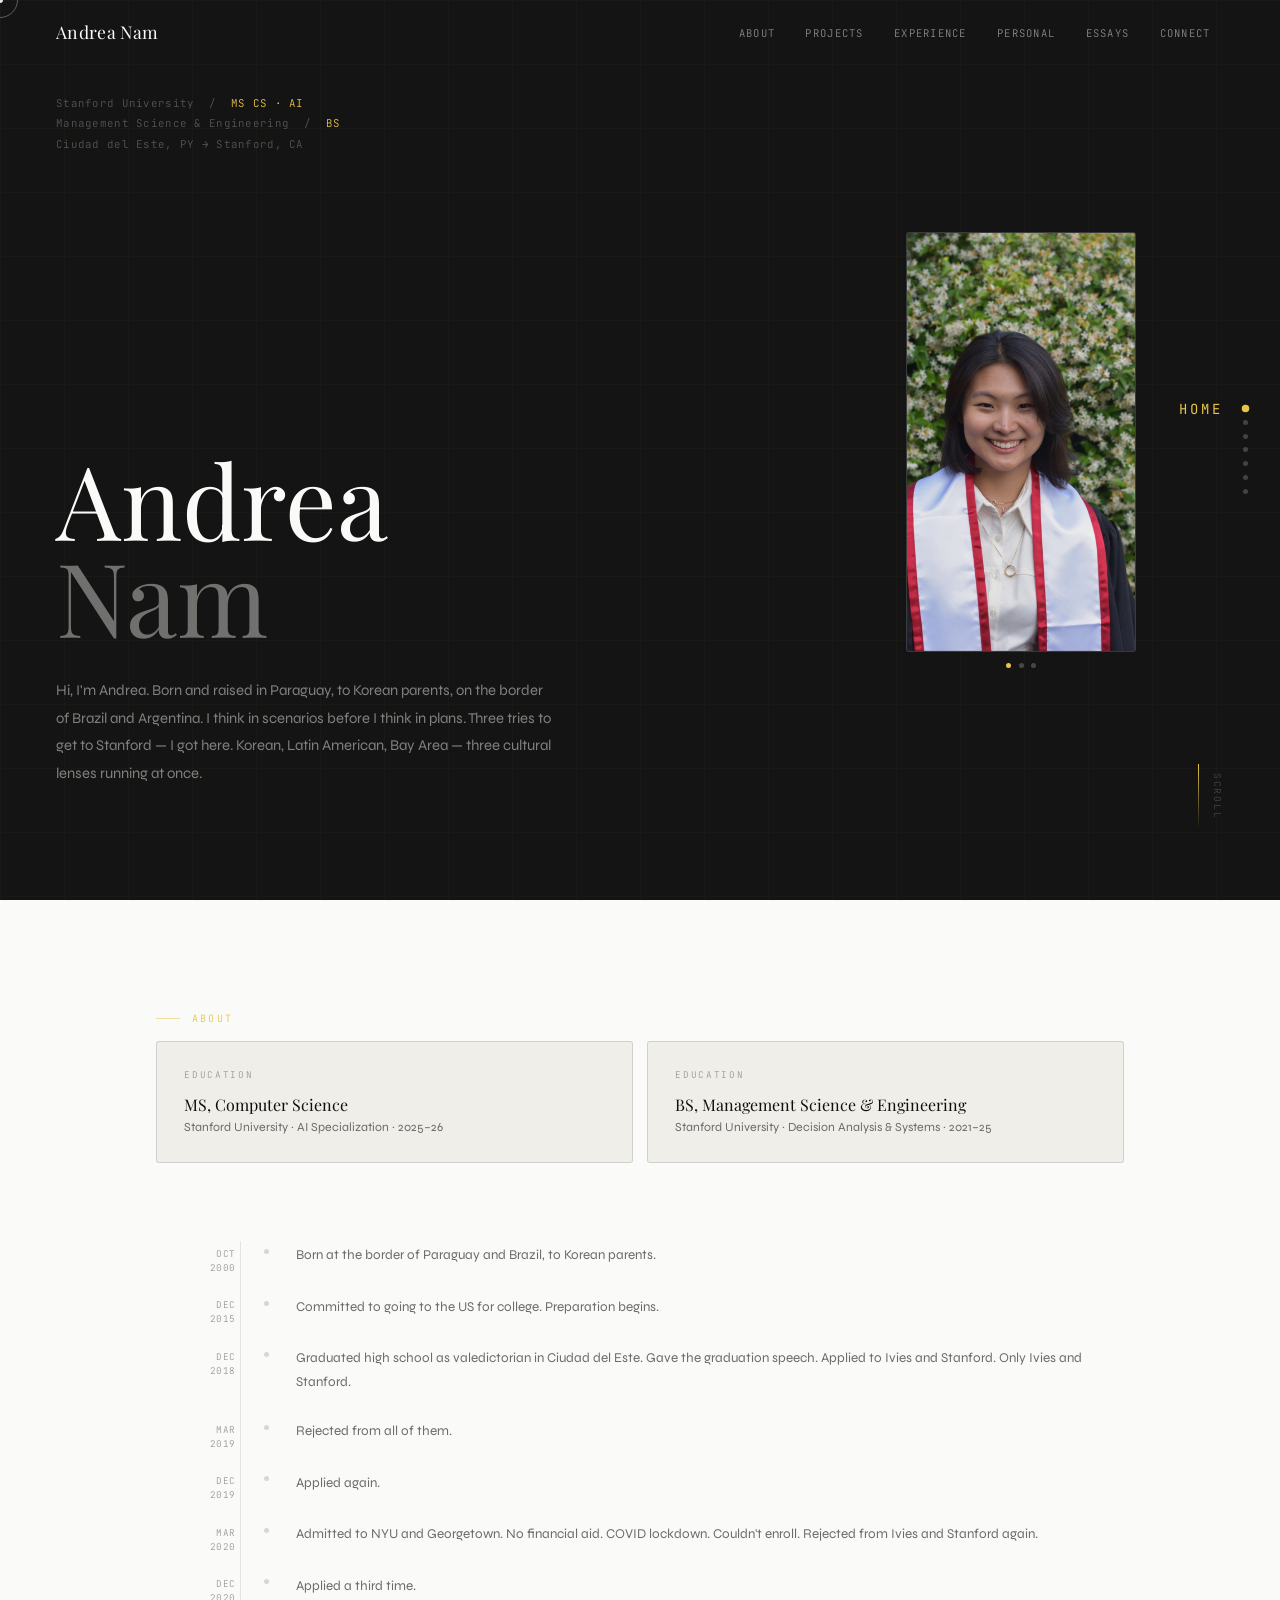
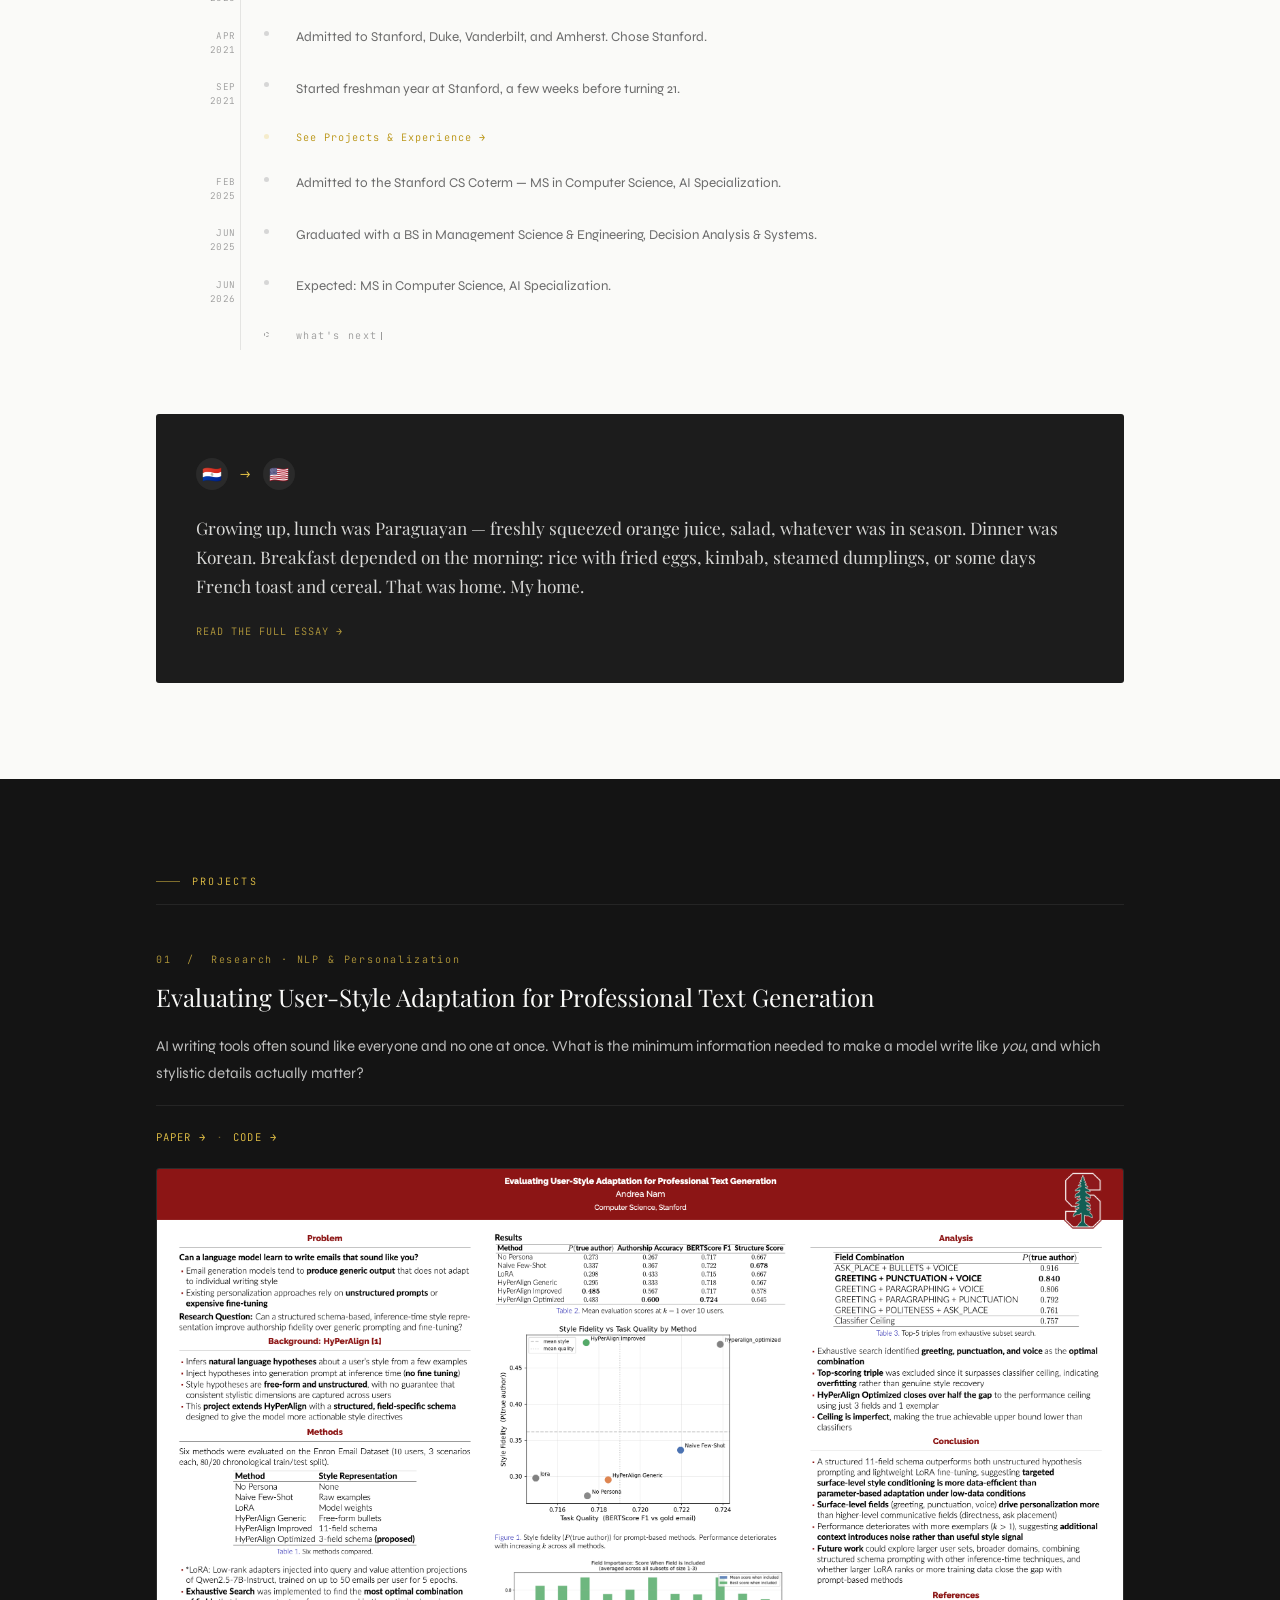
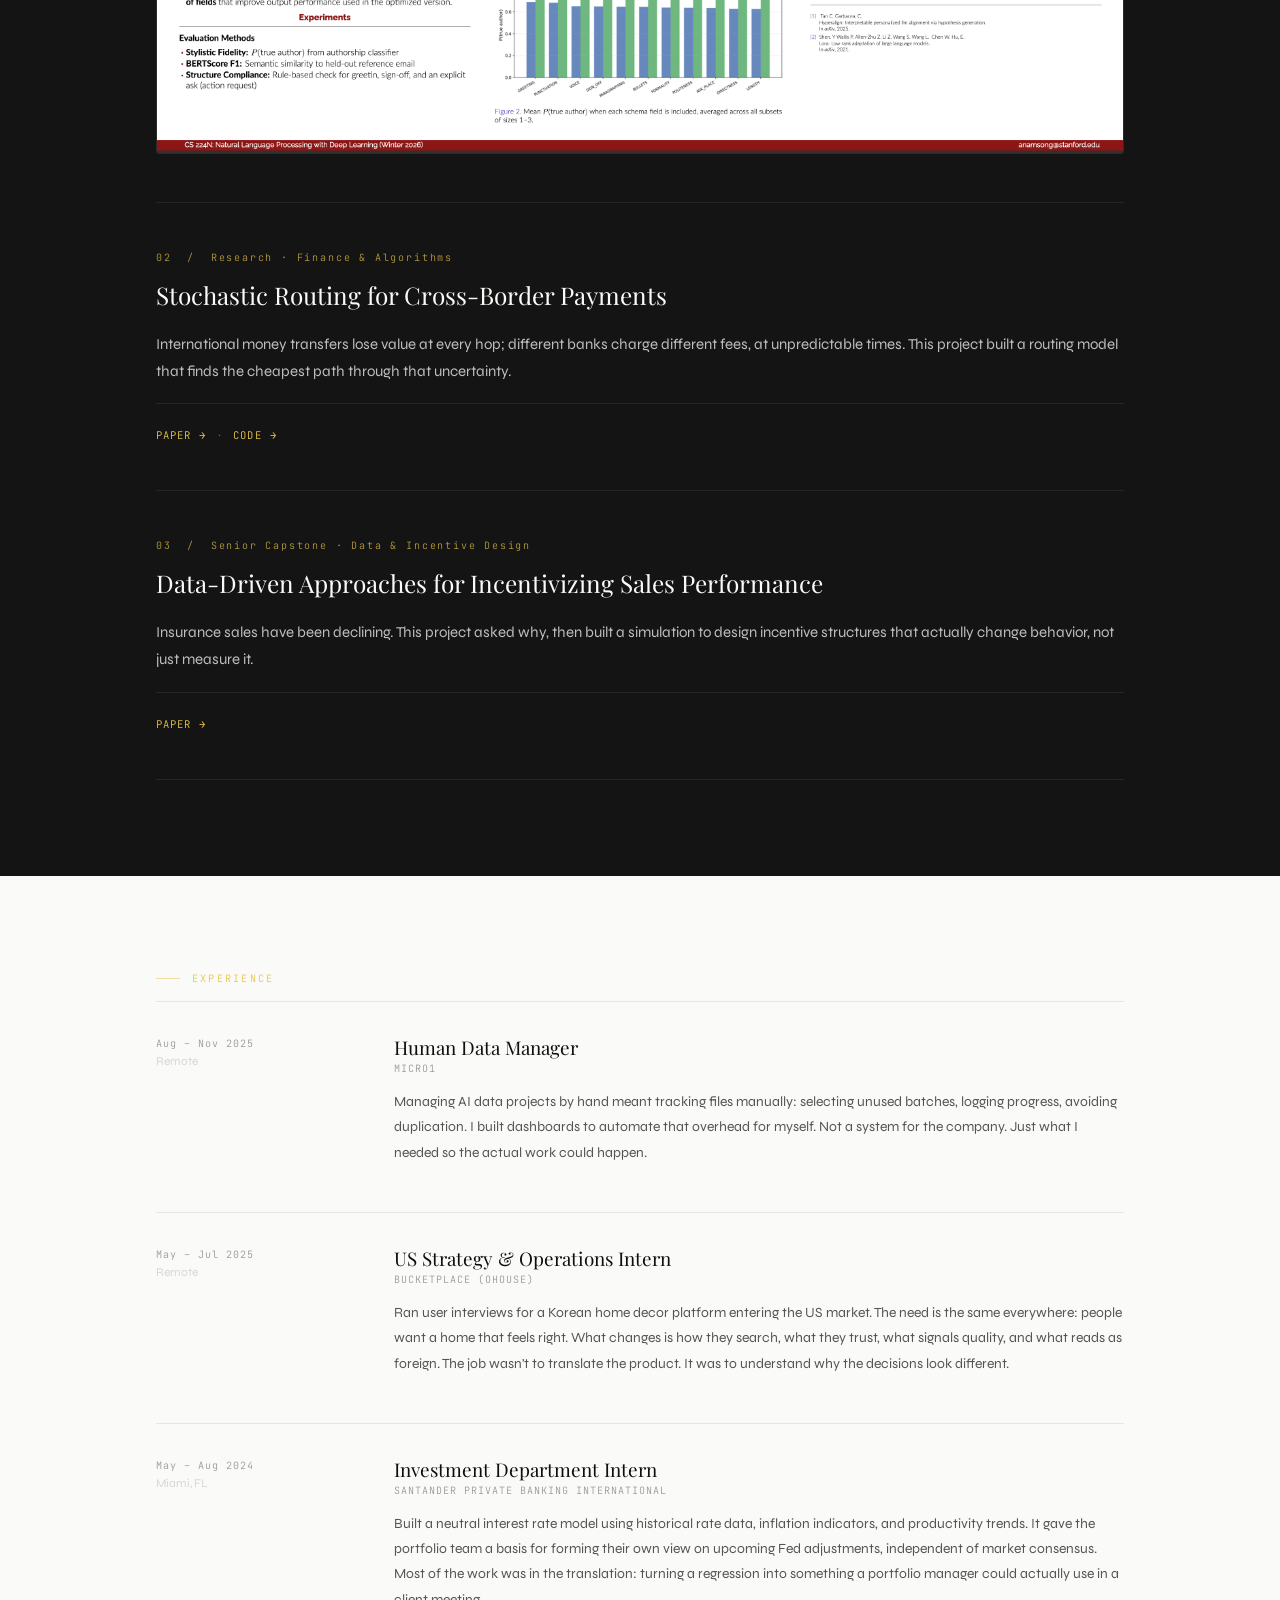
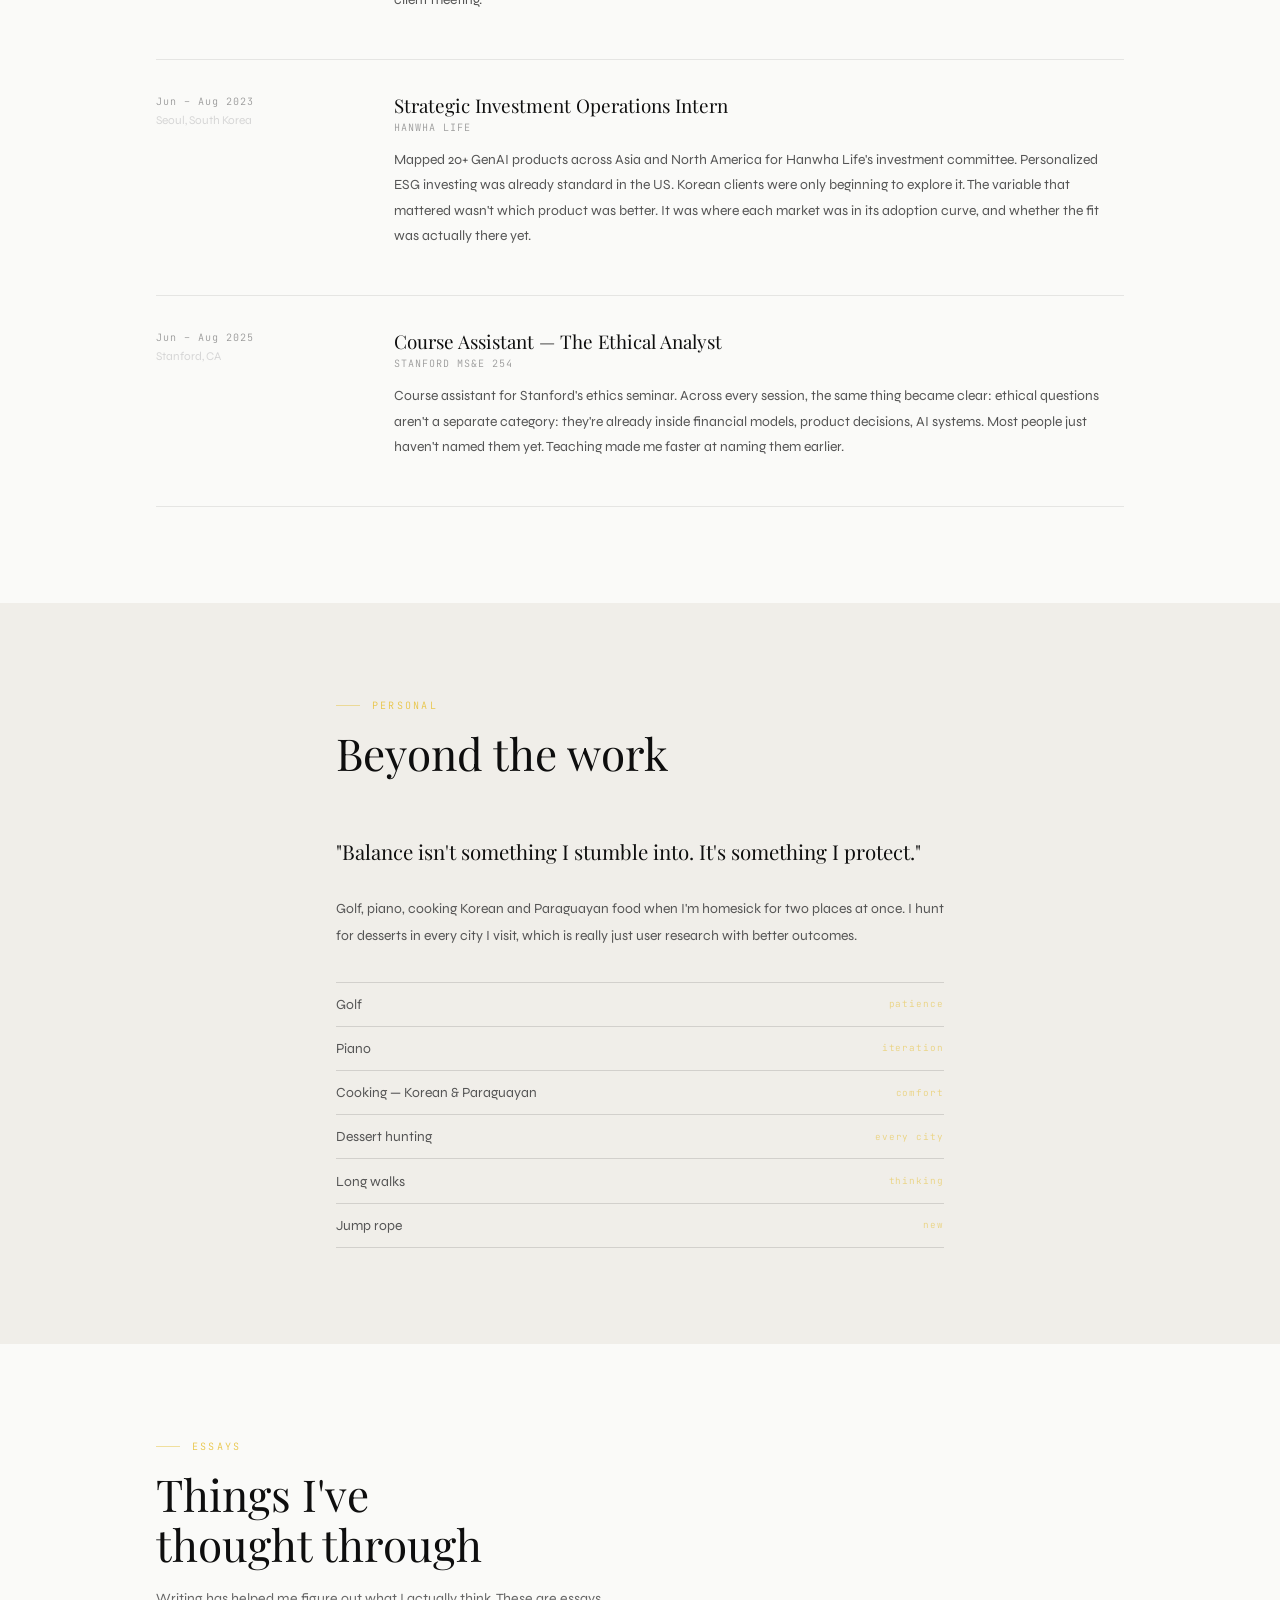
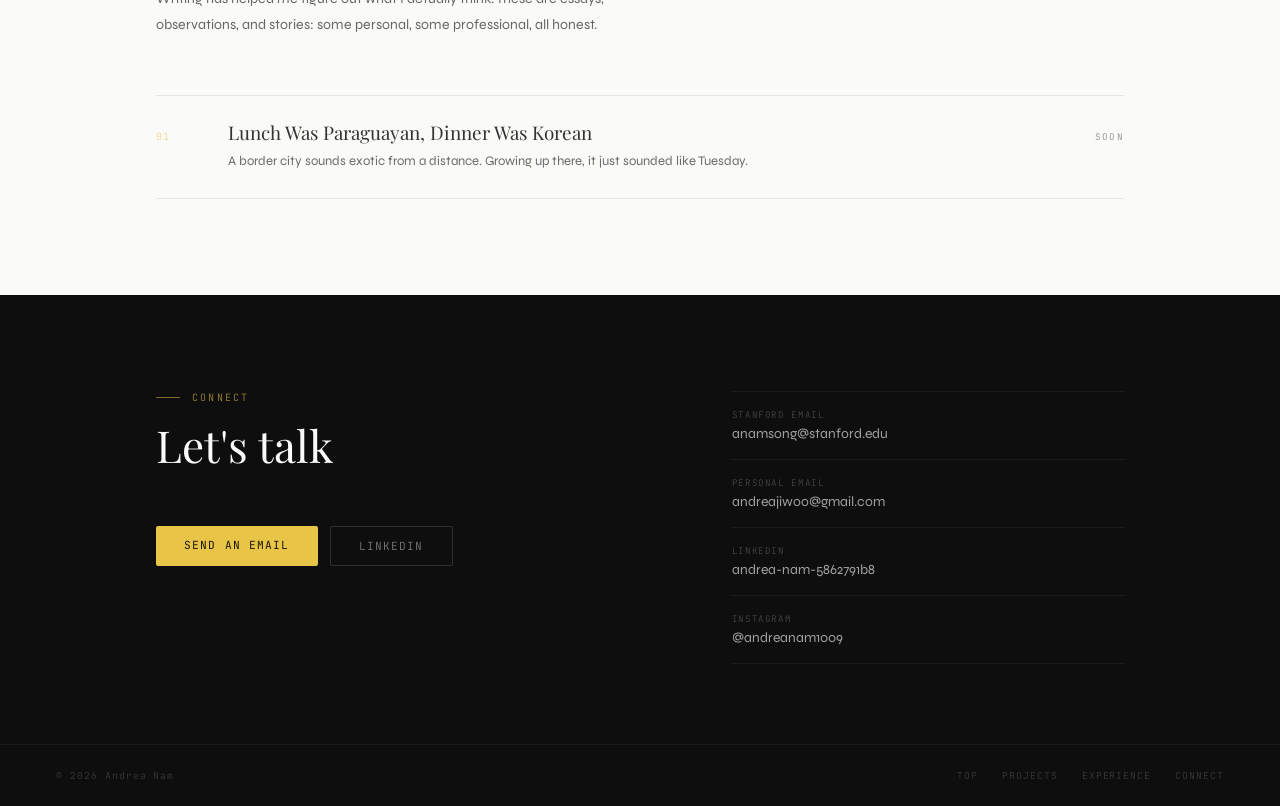
==== commit 3b6a9759: "Fix unclosed project-card divs in projects section Each .project-card was missing its outer closing " ====
--- a/index.html
+++ b/index.html
@@ -477,6 +477,7 @@
         <div class="project-poster reveal">
           <img src="images/research-poster.jpg" alt="CS 224N research poster — Evaluating User-Style Adaptation for Professional Text Generation">
         </div>
+      </div>
     </div>
 
     <div class="project-card reveal">
@@ -485,6 +486,7 @@
         <h3 class="project-title">Stochastic Routing for Cross-Border Payments</h3>
         <p class="project-plain">International money transfers lose value at every hop; different banks charge different fees, at unpredictable times. This project built a routing model that finds the cheapest path through that uncertainty.</p>
         <div class="project-link-row"><a href="projects/StochasticRoutingProject.pdf" target="_blank" class="project-link">Paper</a><span class="project-link-sep">·</span><a href="https://github.com/andrea0910/cs238-project" target="_blank" class="project-link">Code</a></div>
+      </div>
     </div>
 
     <div class="project-card reveal">
@@ -493,6 +495,7 @@
         <h3 class="project-title">Data-Driven Approaches for Incentivizing Sales Performance</h3>
         <p class="project-plain">Insurance sales have been declining. This project asked why, then built a simulation to design incentive structures that actually change behavior, not just measure it.</p>
         <div class="project-link-row"><a href="projects/SeniorReport.pdf" target="_blank" class="project-link">Paper</a></div>
+      </div>
     </div>
   </div>
 </section>
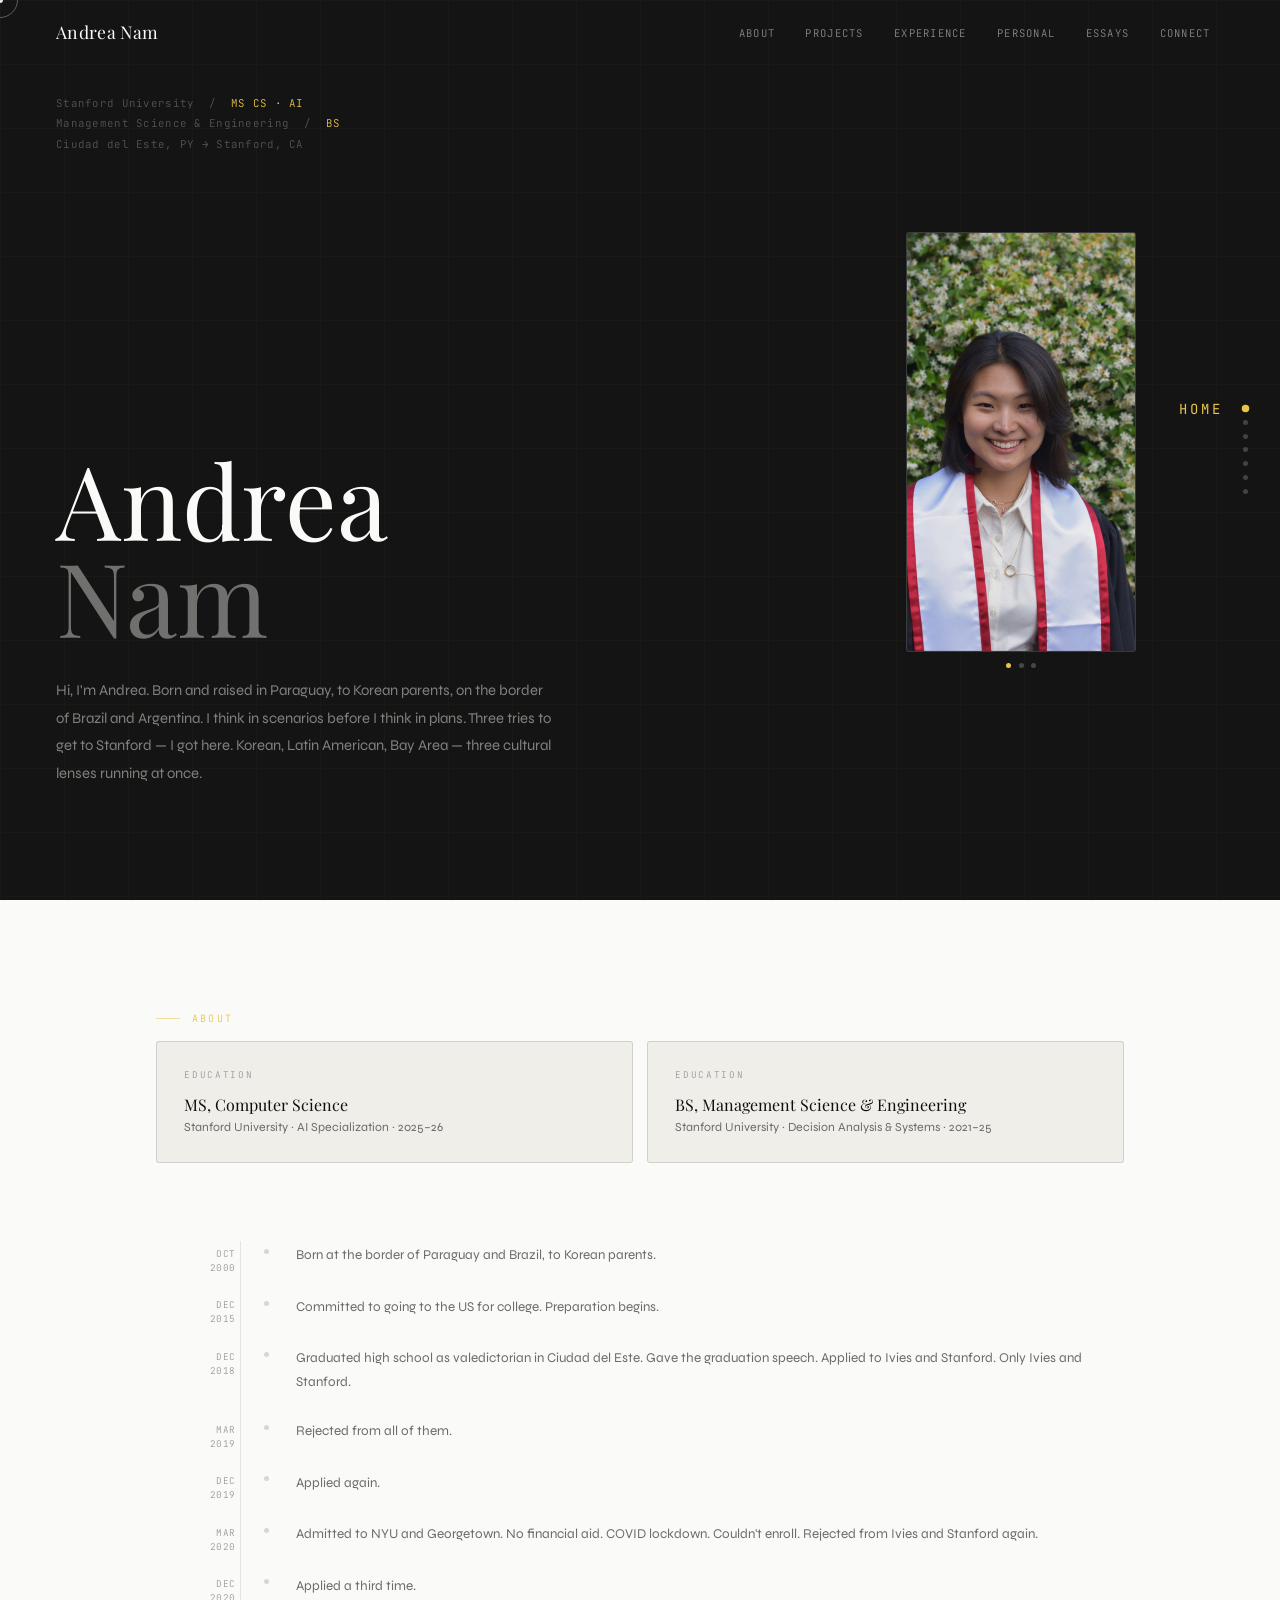
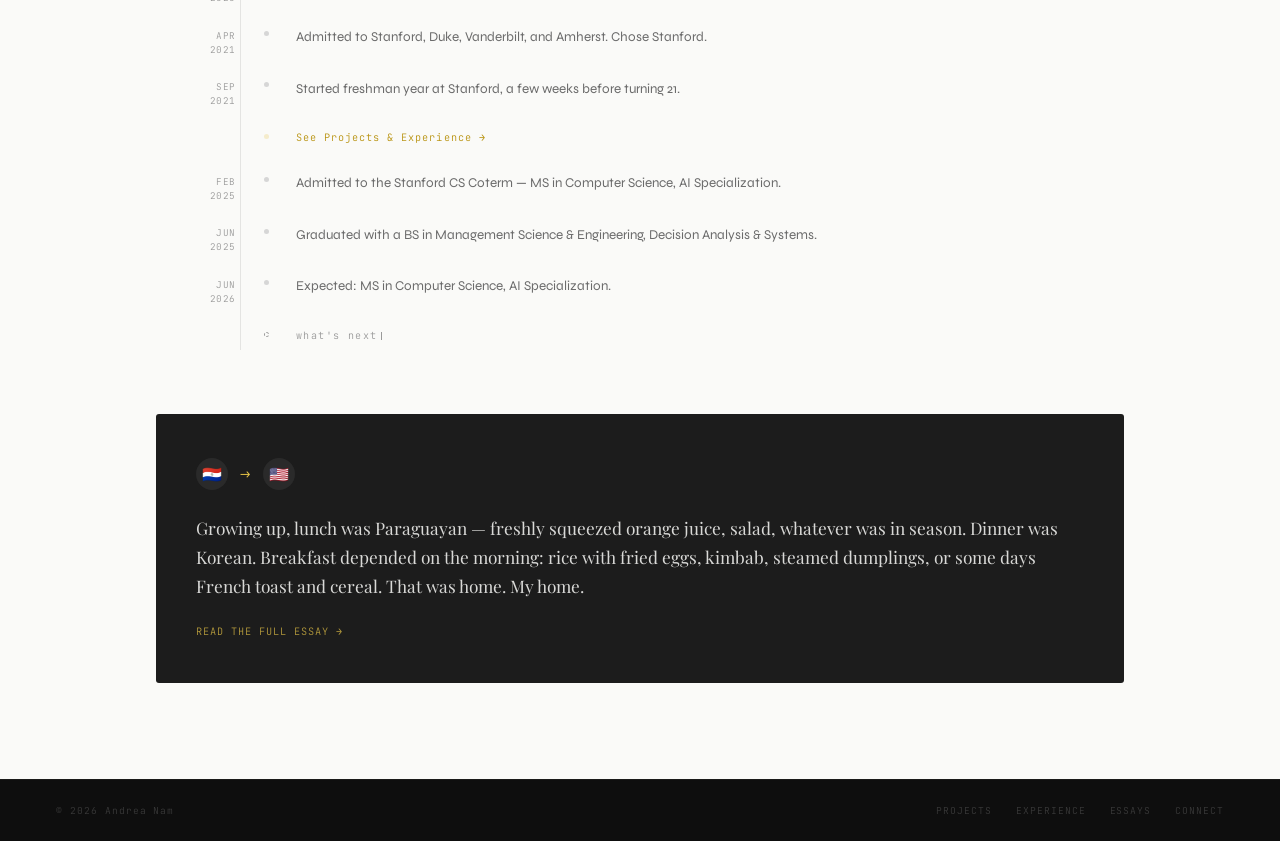
==== commit 7038f104: "Merge About section into home page About (timeline + education blocks) now lives on index.html, scro" ====
--- a/index.html
+++ b/index.html
@@ -7,273 +7,7 @@
 <link rel="preconnect" href="https://fonts.googleapis.com">
 <link rel="preconnect" href="https://fonts.gstatic.com" crossorigin>
 <link href="https://fonts.googleapis.com/css2?family=Playfair+Display:ital,wght@0,400;0,500;1,400;1,500&family=Syne:wght@300;400;500&family=JetBrains+Mono:wght@300;400&display=swap" rel="stylesheet">
-<style>
-:root {
-  --black:#0E0E0E;--near-black:#141414;--dark:#1C1C1C;--dark-mid:#2A2A2A;
-  --mid:#3D3D3D;--muted:#6B6B6B;--subtle:#9A9A9A;--light:#D6D6D6;
-  --off-white:#F0EEE9;--white:#FAFAF8;
-  --accent:#E8C547;
-  --accent-rgb:232,197,71;
-  --accent-dim:rgba(232,197,71,0.18);
-  --accent-dimmer:rgba(232,197,71,0.08);
-  --accent-text:#1a1600;
-  --border-dark:rgba(255,255,255,0.07);
-  --border-light:rgba(14,14,14,0.09);
-  --border-mid:rgba(14,14,14,0.13);
-}
-*,*::before,*::after{margin:0;padding:0;box-sizing:border-box;}
-html{scroll-behavior:smooth;}
-body{font-family:'Syne',sans-serif;background:var(--white);color:var(--black);overflow-x:hidden;cursor:none;}
-
-/* ── CURSOR ── */
-.cur{position:fixed;pointer-events:none;z-index:9999;mix-blend-mode:difference;}
-.cur-dot{width:6px;height:6px;background:white;border-radius:50%;transform:translate(-50%,-50%);transition:transform .2s;}
-.cur-ring{width:36px;height:36px;border:1px solid rgba(255,255,255,0.35);border-radius:50%;transform:translate(-50%,-50%);transition:transform .15s,border-color .2s;}
-@media(hover:none){.cur{display:none;}body{cursor:auto;}}
-
-/* ── TOP NAV ── */
-#topnav{position:fixed;top:0;left:0;right:0;z-index:200;display:flex;align-items:center;justify-content:space-between;padding:1.25rem 3.5rem;transition:background .3s,border-color .3s;}
-#topnav.scrolled{background:rgba(250,250,248,0.93);backdrop-filter:blur(16px);border-bottom:0.5px solid var(--border-light);}
-.nav-logo{font-family:'Playfair Display',serif;font-size:1.1rem;font-weight:400;color:var(--white);text-decoration:none;letter-spacing:.02em;transition:color .3s;}
-#topnav.scrolled .nav-logo{color:var(--black);}
-.nav-links{display:flex;align-items:center;gap:.2rem;list-style:none;}
-.nav-links a{font-family:'JetBrains Mono',monospace;font-size:.66rem;font-weight:300;letter-spacing:.12em;text-transform:uppercase;color:rgba(250,250,248,.5);text-decoration:none;padding:.4rem .85rem;border-radius:2px;transition:color .2s;}
-.nav-links a:hover{color:var(--accent);}
-#topnav.scrolled .nav-links a{color:var(--muted);}
-#topnav.scrolled .nav-links a:hover{color:var(--accent);}
-
-/* ── DESKTOP SIDE NAV ── */
-.side-nav{position:fixed;right:2rem;top:50%;transform:translateY(-50%);z-index:150;display:flex;flex-direction:column;gap:.55rem;}
-.snav-dot{width:5px;height:5px;border-radius:50%;background:rgba(255,255,255,0.2);cursor:pointer;transition:background .25s,transform .25s,width .25s,border-radius .25s;position:relative;border:none;padding:0;}
-.snav-dot.active{background:var(--accent);transform:scale(1.5);}
-.snav-dot.light{background:rgba(14,14,14,0.18);}
-.snav-dot.light.active{background:var(--accent);}
-.snav-dot::after{content:attr(data-label);position:absolute;right:calc(100% + .8rem);top:50%;transform:translateY(-50%);font-family:'JetBrains Mono',monospace;font-size:.58rem;letter-spacing:.14em;text-transform:uppercase;white-space:nowrap;opacity:0;transition:opacity .2s;pointer-events:none;color:var(--subtle);}
-.snav-dot:hover::after,.snav-dot.active::after{opacity:1;}
-.snav-dot.active::after{color:var(--accent);}
-
-/* ── MOBILE BOTTOM NAV ── */
-.bottom-nav{display:none;position:fixed;bottom:0;left:0;right:0;z-index:200;background:rgba(14,14,14,0.96);backdrop-filter:blur(16px);border-top:0.5px solid rgba(255,255,255,0.08);padding:.75rem 0 calc(.75rem + env(safe-area-inset-bottom));flex-direction:row;justify-content:space-around;}
-.bnav-item{display:flex;flex-direction:column;align-items:center;gap:.3rem;cursor:pointer;padding:.25rem .75rem;background:none;border:none;}
-.bnav-dot{width:4px;height:4px;border-radius:50%;background:rgba(255,255,255,0.2);transition:background .2s,transform .2s;}
-.bnav-label{font-family:'JetBrains Mono',monospace;font-size:.55rem;letter-spacing:.1em;text-transform:uppercase;color:rgba(255,255,255,0.3);transition:color .2s;}
-.bnav-item.active .bnav-dot{background:var(--accent);transform:scale(1.4);}
-.bnav-item.active .bnav-label{color:var(--accent);}
-
-/* ── HERO ── */
-#hero{min-height:100vh;background:var(--near-black);display:flex;flex-direction:column;justify-content:flex-end;padding:0 3.5rem 4.5rem;position:relative;overflow:hidden;}
-.hero-bg-grid{position:absolute;inset:0;background-image:linear-gradient(rgba(232,197,71,.025) 1px,transparent 1px),linear-gradient(90deg,rgba(232,197,71,.025) 1px,transparent 1px);background-size:64px 64px;pointer-events:none;}
-.hero-meta{position:absolute;top:6rem;left:3.5rem;display:flex;flex-direction:column;gap:.4rem;}
-.hero-meta-line{font-family:'JetBrains Mono',monospace;font-size:.67rem;font-weight:300;color:rgba(250,250,248,.28);letter-spacing:.12em;}
-.hero-meta-line span{color:var(--accent);}
-.hero-scroll-hint{position:absolute;right:3.5rem;bottom:4.5rem;display:flex;flex-direction:column;align-items:center;gap:.75rem;font-family:'JetBrains Mono',monospace;font-size:.6rem;letter-spacing:.18em;color:rgba(250,250,248,.18);text-transform:uppercase;writing-mode:vertical-lr;}
-.hero-scroll-line{width:1px;height:4rem;background:linear-gradient(to bottom,var(--accent),transparent);animation:scrollline 2s ease-in-out infinite;}
-@keyframes scrollline{0%,100%{opacity:.4;transform:scaleY(1);}50%{opacity:1;transform:scaleY(.55);}}
-.hero-content{position:relative;z-index:1;max-width:820px;}
-.hero-name{font-family:'Playfair Display',serif;font-size:clamp(4rem,8vw,7.5rem);font-weight:400;line-height:.95;color:var(--white);margin-bottom:2rem;opacity:0;animation:fadeup .9s .35s forwards;}
-.hero-name em{font-style:normal;color:rgba(250,250,248,.4);}
-.hero-story{max-width:500px;font-size:.93rem;font-weight:300;line-height:1.87;color:rgba(250,250,248,.47);margin-bottom:2.5rem;opacity:0;animation:fadeup .9s .5s forwards;}
-.hero-story strong{color:rgba(250,250,248,.82);font-weight:400;}
-@keyframes fadeup{from{opacity:0;transform:translateY(20px);}to{opacity:1;transform:translateY(0);}}
-.btn-accent{padding:.75rem 1.75rem;background:var(--accent);color:var(--accent-text);font-family:'JetBrains Mono',monospace;font-size:.7rem;font-weight:400;letter-spacing:.1em;text-transform:uppercase;text-decoration:none;border-radius:2px;transition:opacity .2s,transform .2s;}
-.btn-accent:hover{opacity:.85;transform:translateY(-1px);}
-.btn-ghost{padding:.75rem 1.75rem;background:transparent;color:rgba(250,250,248,.45);font-family:'JetBrains Mono',monospace;font-size:.7rem;font-weight:300;letter-spacing:.1em;text-transform:uppercase;text-decoration:none;border:.5px solid rgba(250,250,248,.14);border-radius:2px;transition:border-color .2s,color .2s;}
-.btn-ghost:hover{border-color:var(--accent);color:var(--accent);}
-
-/* ── PHOTO STRIP (hero bottom) ── */
-.hero-photo-strip{position:absolute;right:9rem;top:50%;transform:translateY(-50%);z-index:2;}
-.hero-photo-frame{width:230px;height:420px;border-radius:3px;overflow:hidden;border:.5px solid rgba(255,255,255,.08);background:var(--dark-mid);position:relative;cursor:pointer;}
-.hero-photo-frame img{width:100%;height:100%;object-fit:cover;object-position:center top;position:absolute;top:0;left:0;opacity:0;transition:opacity .9s ease;}
-.hero-photo-frame img.active{opacity:1;}
-.slider-dots{display:flex;justify-content:center;gap:.45rem;margin-top:.7rem;}
-.slider-dot{width:5px;height:5px;border-radius:50%;background:rgba(255,255,255,.22);cursor:pointer;transition:background .3s;}
-.slider-dot.active{background:var(--accent);}
-.hero-photo-placeholder{width:100%;height:100%;display:flex;flex-direction:column;align-items:center;justify-content:center;gap:.5rem;background:var(--dark);}
-.photo-placeholder-label{font-family:'JetBrains Mono',monospace;font-size:.55rem;letter-spacing:.14em;text-transform:uppercase;color:rgba(255,255,255,.2);text-align:center;padding:0 .75rem;line-height:1.6;}
-.photo-placeholder-icon{width:28px;height:28px;border:1px solid rgba(255,255,255,.12);border-radius:50%;display:flex;align-items:center;justify-content:center;color:rgba(255,255,255,.18);font-size:.8rem;}
-
-/* ── SECTION SCAFFOLD ── */
-.section-inner{max-width:1080px;margin:0 auto;padding:0 3.5rem;}
-.section-kicker{font-family:'JetBrains Mono',monospace;font-size:.63rem;font-weight:300;letter-spacing:.22em;text-transform:uppercase;color:var(--accent);margin-bottom:1rem;display:flex;align-items:center;gap:.75rem;}
-.section-kicker::before{content:'';display:inline-block;width:1.5rem;height:1px;background:var(--accent);opacity:.5;}
-.section-heading{font-family:'Playfair Display',serif;font-size:clamp(2rem,3.5vw,2.75rem);font-weight:400;line-height:1.15;color:var(--black);margin-bottom:3.5rem;}
-.section-heading em{font-style:normal;}
-
-/* ── ABOUT ── */
-#about{padding:7rem 0 6rem;background:var(--white);}
-.about-edu-row{display:grid;grid-template-columns:1fr 1fr;gap:.9rem;margin-bottom:3.5rem;}
-
-/* ── TIMELINE ── */
-.timeline{position:relative;padding-left:0;}
-.timeline::before{content:'';position:absolute;left:5.25rem;top:.5rem;bottom:.5rem;width:1px;background:var(--border-light);}
-.tl-item{display:grid;grid-template-columns:5rem .75rem 1fr;gap:0 1.5rem;padding:.55rem 0;align-items:start;cursor:default;}
-.tl-date{font-family:'JetBrains Mono',monospace;font-size:.58rem;font-weight:300;letter-spacing:.06em;color:var(--subtle);text-align:right;padding-top:.38rem;line-height:1.5;text-transform:uppercase;transition:color .25s,font-weight .25s;}
-.tl-node{display:flex;align-items:center;justify-content:center;padding-top:.46rem;}
-.tl-dot{width:5px;height:5px;border-radius:50%;background:var(--light);flex-shrink:0;transition:background .25s,transform .25s;}
-.tl-text{font-size:.84rem;font-weight:300;line-height:1.78;color:var(--muted);padding:.16rem 0 .3rem;transition:color .25s,transform .25s;transform-origin:left center;}
-.tl-item:hover .tl-date{color:var(--accent);font-weight:400;}
-.tl-item:hover .tl-dot{background:var(--accent);transform:scale(2.2);}
-.tl-item:hover .tl-text{color:var(--black);transform:scale(1.04) translateX(4px);}
-.tl-cta{cursor:pointer;}
-.tl-cta .tl-text{font-family:'JetBrains Mono',monospace;font-size:.64rem;letter-spacing:.1em;color:#b8920e;}
-.tl-cta .tl-dot{background:rgba(232,197,71,.25);}
-.tl-cta:hover .tl-text{color:var(--accent);transform:translateX(8px);}
-.tl-cta:hover .tl-dot{background:var(--accent);}
-.tl-next .tl-date{opacity:0;}
-.tl-next .tl-dot{background:transparent;border:1px dashed var(--subtle);}
-.tl-next .tl-text{font-family:'JetBrains Mono',monospace;font-size:.63rem;letter-spacing:.14em;color:var(--subtle);}
-.tl-next:hover .tl-dot{border-color:var(--accent);}
-.tl-next:hover .tl-text{color:var(--accent);transform:none;}
-.tl-cursor{display:inline-block;width:1px;height:.75em;background:currentColor;margin-left:3px;vertical-align:middle;animation:blink 1.1s step-end infinite;}
-@keyframes blink{0%,100%{opacity:1;}50%{opacity:0;}}
-.aside-block{background:var(--off-white);border:.5px solid var(--border-mid);border-radius:3px;padding:1.7rem;margin-bottom:.9rem;}
-.aside-block-label{font-family:'JetBrains Mono',monospace;font-size:.58rem;font-weight:300;letter-spacing:.18em;text-transform:uppercase;color:var(--subtle);margin-bottom:.85rem;}
-.aside-degree{font-family:'Playfair Display',serif;font-size:1rem;font-weight:400;color:var(--black);line-height:1.3;margin-bottom:.3rem;}
-.aside-sub{font-size:.77rem;font-weight:300;color:var(--muted);}
-
-/* ── PROJECTS ── */
-#projects{padding:6rem 0;background:var(--near-black);}
-#projects .section-heading{color:var(--white);}
-#projects .section-heading em{opacity:.38;}
-.project-card{border-top:.5px solid var(--border-dark);padding:3rem 0;}
-.project-card:last-child{border-bottom:.5px solid var(--border-dark);}
-.project-index{font-family:'JetBrains Mono',monospace;font-size:.63rem;font-weight:300;letter-spacing:.18em;color:var(--accent);opacity:.75;margin-bottom:1rem;}
-.project-title{font-family:'Playfair Display',serif;font-size:1.52rem;font-weight:400;color:var(--white);line-height:1.3;margin-bottom:1.2rem;}
-.project-plain{font-size:.94rem;font-weight:400;line-height:1.77;color:rgba(250,250,248,.74);margin-bottom:1.2rem;padding-bottom:1.2rem;border-bottom:.5px solid var(--border-dark);}
-.project-depth{font-size:.81rem;font-weight:300;line-height:1.87;color:rgba(250,250,248,.36);}
-.project-link-row{margin-top:1.5rem;display:flex;align-items:center;gap:.75rem;}
-.project-link-sep{color:var(--accent);opacity:.45;font-size:.8rem;line-height:1;}
-.project-poster{margin-top:1.5rem;}.project-poster img{width:100%;border-radius:3px;border:.5px solid rgba(255,255,255,.1);display:block;}
-.project-link{font-family:'JetBrains Mono',monospace;font-size:.66rem;font-weight:300;letter-spacing:.1em;text-transform:uppercase;color:var(--accent);text-decoration:none;display:inline-flex;align-items:center;gap:.5rem;transition:gap .2s;}
-.project-link:hover{gap:.9rem;}
-.project-link::after{content:'→';}
-
-/* ── EXPERIENCE ── */
-#experience{padding:6rem 0;background:var(--white);}
-.exp-item{display:grid;grid-template-columns:190px 1fr;gap:3rem;padding:2.2rem 0;border-top:.5px solid var(--border-light);}
-.exp-item:last-child{border-bottom:.5px solid var(--border-light);}
-.exp-meta-date{font-family:'JetBrains Mono',monospace;font-size:.63rem;font-weight:300;letter-spacing:.1em;color:var(--subtle);margin-bottom:.28rem;}
-.exp-meta-place{font-size:.74rem;font-weight:300;color:var(--light);}
-.exp-role{font-family:'Playfair Display',serif;font-size:1.18rem;font-weight:400;color:var(--black);line-height:1.2;margin-bottom:.18rem;}
-.exp-org{font-family:'JetBrains Mono',monospace;font-size:.63rem;font-weight:300;letter-spacing:.1em;text-transform:uppercase;color:var(--subtle);margin-bottom:.85rem;}
-.exp-discovery{font-size:.87rem;font-weight:300;line-height:1.82;color:#555;margin-bottom:.72rem;}
-.exp-discovery strong{color:var(--black);font-weight:400;}
-
-/* ── PERSONAL ── */
-#personal{padding:6rem 0;background:var(--off-white);}
-#personal .section-inner{max-width:720px;}
-.personal-lead{font-family:'Playfair Display',serif;font-size:1.28rem;font-weight:400;line-height:1.67;color:var(--black);margin-bottom:1.7rem;}
-.personal-body p{font-size:.87rem;font-weight:300;line-height:1.92;color:#555;margin-bottom:1rem;}
-.interests-list{margin-top:2rem;}
-.interest-row{display:flex;align-items:center;justify-content:space-between;padding:.82rem 0;border-bottom:.5px solid var(--border-mid);font-size:.87rem;font-weight:300;color:#555;transition:color .2s;}
-.interest-row:first-child{border-top:.5px solid var(--border-mid);}
-.interest-row:hover{color:var(--black);}
-.interest-row span{font-family:'JetBrains Mono',monospace;font-size:.58rem;letter-spacing:.1em;color:var(--accent);opacity:.65;}
-
-/* ── PHOTO GALLERY ── */
-.photo-section{margin-top:2.5rem;}
-.photo-gallery{display:grid;grid-template-columns:repeat(3,1fr);gap:.6rem;}
-.photo-frame{aspect-ratio:1;border-radius:3px;overflow:hidden;background:var(--border-mid);border:.5px solid var(--border-mid);position:relative;cursor:default;}
-.photo-frame.tall{grid-row:span 2;aspect-ratio:auto;}
-.photo-frame img{width:100%;height:100%;object-fit:cover;display:block;transition:transform .4s ease;}
-.photo-frame:hover img{transform:scale(1.05);}
-.photo-frame .photo-ph{width:100%;height:100%;min-height:120px;display:flex;flex-direction:column;align-items:center;justify-content:center;gap:.4rem;background:#e8e4de;}
-.photo-ph-label{font-family:'JetBrains Mono',monospace;font-size:.52rem;letter-spacing:.12em;text-transform:uppercase;color:rgba(14,14,14,.3);text-align:center;padding:0 .5rem;line-height:1.5;}
-.photo-caption{position:absolute;bottom:0;left:0;right:0;padding:.5rem .65rem;background:linear-gradient(transparent,rgba(14,14,14,.55));font-family:'JetBrains Mono',monospace;font-size:.52rem;letter-spacing:.1em;text-transform:uppercase;color:rgba(255,255,255,.7);opacity:0;transition:opacity .25s;}
-.photo-frame:hover .photo-caption{opacity:1;}
-
-.origin-block{background:var(--dark);border-radius:3px;padding:2.75rem 2.5rem;margin-top:3.5rem;}
-.origin-flag-row{display:flex;gap:.5rem;margin-bottom:1.5rem;align-items:center;}
-.flag-bubble{width:2rem;height:2rem;border-radius:50%;display:flex;align-items:center;justify-content:center;font-size:1rem;background:var(--dark-mid);}
-.origin-arrow{color:var(--accent);font-size:.8rem;margin:0 .25rem;}
-.origin-quote{font-family:'Playfair Display',serif;font-size:1.08rem;font-weight:400;line-height:1.67;color:rgba(250,250,248,.85);margin-bottom:1.2rem;}
-.origin-body{font-size:.84rem;font-weight:300;line-height:1.87;color:rgba(250,250,248,.62);margin-bottom:1rem;}
-.origin-body:last-child{margin-bottom:0;}
-
-/* ── ORIGIN ESSAY LINK ── */
-.origin-essay-link{font-family:'JetBrains Mono',monospace;font-size:.64rem;font-weight:300;letter-spacing:.1em;text-transform:uppercase;color:var(--accent);text-decoration:none;display:inline-flex;align-items:center;gap:.4rem;opacity:.75;transition:opacity .2s,gap .2s;}
-.origin-essay-link:hover{opacity:1;gap:.7rem;}
-
-/* ── ESSAY COMING SOON ── */
-.essay-item--coming{opacity:.45;pointer-events:none;}
-.essay-soon{font-family:'JetBrains Mono',monospace;font-size:.58rem;letter-spacing:.14em;text-transform:uppercase;color:var(--subtle);}
-
-/* ── ABOUT PHOTO ── */
-.about-photo-break{margin:2.5rem 0;display:grid;grid-template-columns:1fr 1fr;gap:.6rem;}
-.about-photo-frame{border-radius:3px;overflow:hidden;border:.5px solid var(--border-mid);background:var(--off-white);aspect-ratio:4/3;position:relative;}
-.about-photo-frame.portrait{aspect-ratio:3/4;}
-.about-photo-frame img{width:100%;height:100%;object-fit:cover;display:block;transition:transform .4s ease;}
-.about-photo-frame:hover img{transform:scale(1.04);}
-.about-photo-ph{width:100%;height:100%;display:flex;align-items:center;justify-content:center;background:#eae6e0;}
-.about-photo-ph span{font-family:'JetBrains Mono',monospace;font-size:.52rem;letter-spacing:.12em;text-transform:uppercase;color:rgba(14,14,14,.28);text-align:center;padding:.5rem;line-height:1.6;}
-
-/* ── ESSAYS ── */
-#essays{padding:6rem 0;background:var(--white);}
-.essays-intro{max-width:520px;font-size:.88rem;font-weight:300;line-height:1.87;color:#666;margin-top:-2.5rem;margin-bottom:3.5rem;}
-.essay-list{display:flex;flex-direction:column;}
-.essay-item{display:grid;grid-template-columns:3rem 1fr auto;gap:1.5rem;align-items:baseline;padding:1.6rem 0;border-top:.5px solid var(--border-light);text-decoration:none;transition:background .15s;}
-.essay-item:last-child{border-bottom:.5px solid var(--border-light);}
-.essay-item:hover .essay-title{color:var(--black);}
-.essay-item:hover .essay-arrow{opacity:1;transform:translateX(3px);}
-.essay-num{font-family:'JetBrains Mono',monospace;font-size:.62rem;font-weight:300;letter-spacing:.12em;color:var(--accent);opacity:.6;padding-top:.1rem;}
-.essay-body{}
-.essay-title{font-family:'Playfair Display',serif;font-size:1.18rem;font-weight:400;color:#333;line-height:1.25;margin-bottom:.4rem;transition:color .2s;}
-.essay-summary{font-size:.82rem;font-weight:300;line-height:1.6;color:var(--muted);}
-.essay-arrow{font-family:'JetBrains Mono',monospace;font-size:.75rem;color:var(--accent);opacity:0;transition:opacity .2s,transform .2s;}
-.essay-coming{padding:3rem 0;text-align:center;border-top:.5px solid var(--border-light);border-bottom:.5px solid var(--border-light);}
-.essay-coming-text{font-family:'JetBrains Mono',monospace;font-size:.65rem;font-weight:300;letter-spacing:.18em;text-transform:uppercase;color:var(--subtle);}
-
-/* ── CONNECT ── */
-#connect{padding:6rem 0 5rem;background:var(--black);}
-#connect .section-heading{color:var(--white);}
-.connect-grid{display:grid;grid-template-columns:1.1fr .9fr;gap:6rem;align-items:start;}
-.connect-sub{font-size:.88rem;font-weight:300;line-height:1.87;color:rgba(250,250,248,.36);margin-top:-2.5rem;margin-bottom:2.5rem;max-width:430px;}
-.connect-btns{display:flex;gap:.75rem;flex-wrap:wrap;}
-.contact-item{padding:1.05rem 0;border-bottom:.5px solid rgba(255,255,255,.06);display:flex;flex-direction:column;gap:.28rem;}
-.contact-item:first-child{border-top:.5px solid rgba(255,255,255,.06);}
-.contact-label{font-family:'JetBrains Mono',monospace;font-size:.57rem;font-weight:300;letter-spacing:.18em;text-transform:uppercase;color:rgba(250,250,248,.23);}
-.contact-value{font-size:.87rem;font-weight:300;color:rgba(250,250,248,.62);text-decoration:none;transition:color .2s;}
-.contact-value:hover{color:var(--accent);}
-
-/* ── FOOTER ── */
-footer{background:var(--black);border-top:.5px solid rgba(255,255,255,.05);padding:1.5rem 3.5rem;display:flex;align-items:center;justify-content:space-between;}
-.footer-copy{font-family:'JetBrains Mono',monospace;font-size:.6rem;font-weight:300;letter-spacing:.1em;color:rgba(250,250,248,.18);}
-.footer-links{display:flex;gap:1.5rem;}
-.footer-links a{font-family:'JetBrains Mono',monospace;font-size:.6rem;font-weight:300;letter-spacing:.1em;color:rgba(250,250,248,.18);text-decoration:none;text-transform:uppercase;transition:color .2s;}
-.footer-links a:hover{color:var(--accent);}
-
-/* ── REVEAL ── */
-.reveal{opacity:0;transform:translateY(20px);transition:opacity .72s ease,transform .72s ease;}
-.reveal.visible{opacity:1;transform:none;}
-.rd1{transition-delay:.08s;}.rd2{transition-delay:.16s;}.rd3{transition-delay:.24s;}.rd4{transition-delay:.32s;}
-
-/* ── MOBILE ── */
-@media(max-width:860px){
-  #topnav{padding:1rem 1.25rem;}
-  .nav-links{display:none;}
-  #hero{padding:0 1.25rem 5.5rem;}
-  .hero-meta{left:1.25rem;top:5.5rem;}
-  .hero-scroll-hint{display:none;}
-  .hero-photo-strip{display:none;}
-  .section-inner{padding:0 1.25rem;}
-  .about-edu-row{grid-template-columns:1fr;}
-  .connect-grid{grid-template-columns:1fr;gap:2.5rem;}
-  .timeline::before{left:3.5rem;}
-  .tl-item{grid-template-columns:3.25rem .75rem 1fr;gap:0 1rem;}
-  .tl-date{font-size:.52rem;}
-  .tl-text{font-size:.8rem;}
-  .essay-item{grid-template-columns:2rem 1fr auto;gap:1rem;}
-  .about-photo-break{grid-template-columns:1fr 1fr;}
-  .project-card{grid-template-columns:1fr;gap:2rem;}
-  .exp-item{grid-template-columns:1fr;gap:.35rem;}
-  .side-nav{display:none;}
-  .bottom-nav{display:flex;}
-  footer{padding:1.25rem;flex-direction:column;gap:.75rem;text-align:center;padding-bottom:5rem;}
-  body{cursor:auto;}.cur{display:none;}
-  .photo-gallery{grid-template-columns:repeat(2,1fr);}
-  .photo-frame.tall{grid-row:span 1;aspect-ratio:1;}
-}
-</style>
+<link rel="stylesheet" href="style.css">
 </head>
 <body>
 
@@ -282,36 +16,36 @@
 
 <!-- DESKTOP SIDE NAV -->
 <nav class="side-nav" id="side-nav">
-  <button class="snav-dot active" data-section="hero" data-label="Home"></button>
-  <button class="snav-dot" data-section="about" data-label="About"></button>
-  <button class="snav-dot" data-section="projects" data-label="Projects"></button>
-  <button class="snav-dot" data-section="experience" data-label="Experience"></button>
-  <button class="snav-dot" data-section="personal" data-label="Personal"></button>
-  <button class="snav-dot" data-section="essays" data-label="Essays"></button>
-  <button class="snav-dot" data-section="connect" data-label="Connect"></button>
+  <button class="snav-dot" data-href="index.html" data-label="Home"></button>
+  <button class="snav-dot" data-href="index.html#about" data-label="About"></button>
+  <button class="snav-dot" data-href="projects.html" data-label="Projects"></button>
+  <button class="snav-dot" data-href="experience.html" data-label="Experience"></button>
+  <button class="snav-dot" data-href="personal.html" data-label="Personal"></button>
+  <button class="snav-dot" data-href="essays.html" data-label="Essays"></button>
+  <button class="snav-dot" data-href="connect.html" data-label="Connect"></button>
 </nav>
 
 <!-- MOBILE BOTTOM NAV -->
 <nav class="bottom-nav" id="bottom-nav">
-  <button class="bnav-item active" data-section="hero"><div class="bnav-dot"></div><span class="bnav-label">Home</span></button>
-  <button class="bnav-item" data-section="about"><div class="bnav-dot"></div><span class="bnav-label">About</span></button>
-  <button class="bnav-item" data-section="projects"><div class="bnav-dot"></div><span class="bnav-label">Projects</span></button>
-  <button class="bnav-item" data-section="experience"><div class="bnav-dot"></div><span class="bnav-label">Work</span></button>
-  <button class="bnav-item" data-section="personal"><div class="bnav-dot"></div><span class="bnav-label">Personal</span></button>
-  <button class="bnav-item" data-section="essays"><div class="bnav-dot"></div><span class="bnav-label">Essays</span></button>
-  <button class="bnav-item" data-section="connect"><div class="bnav-dot"></div><span class="bnav-label">Connect</span></button>
+  <button class="bnav-item" data-href="index.html"><div class="bnav-dot"></div><span class="bnav-label">Home</span></button>
+  <button class="bnav-item" data-href="index.html#about"><div class="bnav-dot"></div><span class="bnav-label">About</span></button>
+  <button class="bnav-item" data-href="projects.html"><div class="bnav-dot"></div><span class="bnav-label">Projects</span></button>
+  <button class="bnav-item" data-href="experience.html"><div class="bnav-dot"></div><span class="bnav-label">Work</span></button>
+  <button class="bnav-item" data-href="personal.html"><div class="bnav-dot"></div><span class="bnav-label">Personal</span></button>
+  <button class="bnav-item" data-href="essays.html"><div class="bnav-dot"></div><span class="bnav-label">Essays</span></button>
+  <button class="bnav-item" data-href="connect.html"><div class="bnav-dot"></div><span class="bnav-label">Connect</span></button>
 </nav>
 
 <!-- TOP NAV -->
 <nav id="topnav">
-  <a href="#hero" class="nav-logo">Andrea Nam</a>
+  <a href="index.html" class="nav-logo">Andrea Nam</a>
   <ul class="nav-links">
-    <li><a href="#about">About</a></li>
-    <li><a href="#projects">Projects</a></li>
-    <li><a href="#experience">Experience</a></li>
-    <li><a href="#personal">Personal</a></li>
-    <li><a href="#essays">Essays</a></li>
-    <li><a href="#connect">Connect</a></li>
+    <li><a href="index.html#about">About</a></li>
+    <li><a href="projects.html">Projects</a></li>
+    <li><a href="experience.html">Experience</a></li>
+    <li><a href="personal.html">Personal</a></li>
+    <li><a href="essays.html">Essays</a></li>
+    <li><a href="connect.html">Connect</a></li>
   </ul>
 </nav>
 
@@ -323,7 +57,6 @@
     <div class="hero-meta-line">Management Science &amp; Engineering &nbsp;/&nbsp; <span>BS</span></div>
     <div class="hero-meta-line">Ciudad del Este, PY → Stanford, CA</div>
   </div>
-  <div class="hero-scroll-hint"><div class="hero-scroll-line"></div>Scroll</div>
 
   <!-- Hero photo slider -->
   <div class="hero-photo-strip">
@@ -419,7 +152,7 @@
         <div class="tl-text">Started freshman year at Stanford, a few weeks before turning 21.</div>
       </div>
 
-      <div class="tl-item tl-cta" onclick="document.getElementById('projects').scrollIntoView({behavior:'smooth'})">
+      <div class="tl-item tl-cta" onclick="window.location.href='projects.html'">
         <div class="tl-date"></div>
         <div class="tl-node"><div class="tl-dot"></div></div>
         <div class="tl-text">See Projects &amp; Experience →</div>
@@ -458,170 +191,7 @@
         <div class="flag-bubble">🇺🇸</div>
       </div>
       <p class="origin-quote">Growing up, lunch was Paraguayan — freshly squeezed orange juice, salad, whatever was in season. Dinner was Korean. Breakfast depended on the morning: rice with fried eggs, kimbab, steamed dumplings, or some days French toast and cereal. That was home. My home.</p>
-      <a href="#essays" class="origin-essay-link">Read the full essay →</a>
-    </div>
-  </div>
-</section>
-
-<!-- ═══ PROJECTS ═══ -->
-<section id="projects">
-  <div class="section-inner">
-    <div class="section-kicker reveal" style="color:var(--accent);">Projects</div>
-
-    <div class="project-card reveal">
-      <div>
-        <div class="project-index">01 &nbsp;/&nbsp; Research · NLP &amp; Personalization</div>
-        <h3 class="project-title">Evaluating User-Style Adaptation for Professional Text Generation</h3>
-        <p class="project-plain">AI writing tools often sound like everyone and no one at once. What is the minimum information needed to make a model write like <em>you</em>, and which stylistic details actually matter?</p>
-        <div class="project-link-row"><a href="projects/UserAlignReport.pdf" target="_blank" class="project-link">Paper</a><span class="project-link-sep">·</span><a href="https://github.com/andrea0910/cs224n-project" target="_blank" class="project-link">Code</a></div>
-        <div class="project-poster reveal">
-          <img src="images/research-poster.jpg" alt="CS 224N research poster — Evaluating User-Style Adaptation for Professional Text Generation">
-        </div>
-      </div>
-    </div>
-
-    <div class="project-card reveal">
-      <div>
-        <div class="project-index">02 &nbsp;/&nbsp; Research · Finance &amp; Algorithms</div>
-        <h3 class="project-title">Stochastic Routing for Cross-Border Payments</h3>
-        <p class="project-plain">International money transfers lose value at every hop; different banks charge different fees, at unpredictable times. This project built a routing model that finds the cheapest path through that uncertainty.</p>
-        <div class="project-link-row"><a href="projects/StochasticRoutingProject.pdf" target="_blank" class="project-link">Paper</a><span class="project-link-sep">·</span><a href="https://github.com/andrea0910/cs238-project" target="_blank" class="project-link">Code</a></div>
-      </div>
-    </div>
-
-    <div class="project-card reveal">
-      <div>
-        <div class="project-index">03 &nbsp;/&nbsp; Senior Capstone · Data &amp; Incentive Design</div>
-        <h3 class="project-title">Data-Driven Approaches for Incentivizing Sales Performance</h3>
-        <p class="project-plain">Insurance sales have been declining. This project asked why, then built a simulation to design incentive structures that actually change behavior, not just measure it.</p>
-        <div class="project-link-row"><a href="projects/SeniorReport.pdf" target="_blank" class="project-link">Paper</a></div>
-      </div>
-    </div>
-  </div>
-</section>
-
-<!-- ═══ EXPERIENCE ═══ -->
-<section id="experience">
-  <div class="section-inner">
-    <div class="section-kicker reveal">Experience</div>
-
-    <div class="exp-item reveal">
-      <div><div class="exp-meta-date">Aug – Nov 2025</div><div class="exp-meta-place">Remote</div></div>
-      <div>
-        <div class="exp-role">Human Data Manager</div><div class="exp-org">micro1</div>
-        <p class="exp-discovery">Managing AI data projects by hand meant tracking files manually: selecting unused batches, logging progress, avoiding duplication. I built dashboards to automate that overhead for myself. Not a system for the company. Just what I needed so the actual work could happen.</p>
-      </div>
-    </div>
-
-    <div class="exp-item reveal">
-      <div><div class="exp-meta-date">May – Jul 2025</div><div class="exp-meta-place">Remote</div></div>
-      <div>
-        <div class="exp-role">US Strategy & Operations Intern</div><div class="exp-org">Bucketplace (Ohouse)</div>
-        <p class="exp-discovery">Ran user interviews for a Korean home decor platform entering the US market. The need is the same everywhere: people want a home that feels right. What changes is how they search, what they trust, what signals quality, and what reads as foreign. The job wasn't to translate the product. It was to understand why the decisions look different.</p>
-      </div>
-    </div>
-
-    <div class="exp-item reveal">
-      <div><div class="exp-meta-date">May – Aug 2024</div><div class="exp-meta-place">Miami, FL</div></div>
-      <div>
-        <div class="exp-role">Investment Department Intern</div><div class="exp-org">Santander Private Banking International</div>
-        <p class="exp-discovery">Built a neutral interest rate model using historical rate data, inflation indicators, and productivity trends. It gave the portfolio team a basis for forming their own view on upcoming Fed adjustments, independent of market consensus. Most of the work was in the translation: turning a regression into something a portfolio manager could actually use in a client meeting.</p>
-      </div>
-    </div>
-
-    <div class="exp-item reveal">
-      <div><div class="exp-meta-date">Jun – Aug 2023</div><div class="exp-meta-place">Seoul, South Korea</div></div>
-      <div>
-        <div class="exp-role">Strategic Investment Operations Intern</div><div class="exp-org">Hanwha Life</div>
-        <p class="exp-discovery">Mapped 20+ GenAI products across Asia and North America for Hanwha Life's investment committee. Personalized ESG investing was already standard in the US. Korean clients were only beginning to explore it. The variable that mattered wasn't which product was better. It was where each market was in its adoption curve, and whether the fit was actually there yet.</p>
-      </div>
-    </div>
-
-    <div class="exp-item reveal">
-      <div><div class="exp-meta-date">Jun – Aug 2025</div><div class="exp-meta-place">Stanford, CA</div></div>
-      <div>
-        <div class="exp-role">Course Assistant — The Ethical Analyst</div><div class="exp-org">Stanford MS&E 254</div>
-        <p class="exp-discovery">Course assistant for Stanford's ethics seminar. Across every session, the same thing became clear: ethical questions aren't a separate category: they're already inside financial models, product decisions, AI systems. Most people just haven't named them yet. Teaching made me faster at naming them earlier.</p>
-      </div>
-    </div>
-  </div>
-</section>
-
-<!-- ═══ PERSONAL ═══ -->
-<section id="personal">
-  <div class="section-inner">
-    <div class="section-kicker reveal">Personal</div>
-    <h2 class="section-heading reveal">Beyond the work</h2>
-    <p class="personal-lead reveal">"Balance isn't something I stumble into. It's something I protect."</p>
-    <div class="personal-body">
-      <p class="reveal">Golf, piano, cooking Korean and Paraguayan food when I'm homesick for two places at once. I hunt for desserts in every city I visit, which is really just user research with better outcomes.</p>
-    </div>
-    <div class="interests-list reveal rd2">
-      <div class="interest-row">Golf <span>patience</span></div>
-      <div class="interest-row">Piano <span>iteration</span></div>
-      <div class="interest-row">Cooking — Korean &amp; Paraguayan <span>comfort</span></div>
-      <div class="interest-row">Dessert hunting <span>every city</span></div>
-      <div class="interest-row">Long walks <span>thinking</span></div>
-      <div class="interest-row">Jump rope <span>new</span></div>
-    </div>
-  </div>
-</section>
-
-<!-- ═══ ESSAYS ═══ -->
-<section id="essays">
-  <div class="section-inner">
-    <div class="section-kicker reveal">Essays</div>
-    <h2 class="section-heading reveal">Things I've<br><em>thought through</em></h2>
-    <p class="essays-intro reveal">Writing has helped me figure out what I actually think. These are essays, observations, and stories: some personal, some professional, all honest.</p>
-
-    <div class="essay-list">
-
-      <!-- ── Add essays here. Copy one block per essay ── -->
-      <!-- Example structure:
-      <a href="YOUR_LINK_HERE" target="_blank" class="essay-item reveal">
-        <span class="essay-num">01</span>
-        <div class="essay-body">
-          <div class="essay-title">Your Essay Title Goes Here</div>
-          <div class="essay-summary">One sentence that earns the click.</div>
-        </div>
-        <span class="essay-arrow">→</span>
-      </a>
-      -->
-
-      <!-- First essay — swap href and remove coming styles once published -->
-      <div class="essay-item essay-item--coming reveal">
-        <span class="essay-num">01</span>
-        <div class="essay-body">
-          <div class="essay-title">Lunch Was Paraguayan, Dinner Was Korean</div>
-          <div class="essay-summary">A border city sounds exotic from a distance. Growing up there, it just sounded like Tuesday.</div>
-        </div>
-        <span class="essay-soon">soon</span>
-      </div>
-
-    </div>
-  </div>
-</section>
-
-<!-- ═══ CONNECT ═══ -->
-<section id="connect">
-  <div class="section-inner">
-    <div class="connect-grid">
-      <div>
-        <div class="section-kicker reveal" style="color:rgba(232,197,71,.65);">Connect</div>
-        <h2 class="section-heading reveal" style="color:var(--white);">Let's talk</h2>
-<div class="connect-btns reveal">
-          <a href="mailto:anamsong@stanford.edu" class="btn-accent">Send an Email</a>
-          <a href="https://www.linkedin.com/in/andrea-nam-5862791b8/" target="_blank" class="btn-ghost">LinkedIn</a>
-        </div>
-      </div>
-      <div>
-        <ul style="list-style:none;" class="reveal rd1">
-          <li class="contact-item"><span class="contact-label">Stanford Email</span><a href="mailto:anamsong@stanford.edu" class="contact-value">anamsong@stanford.edu</a></li>
-          <li class="contact-item"><span class="contact-label">Personal Email</span><a href="mailto:andreajiwoo@gmail.com" class="contact-value">andreajiwoo@gmail.com</a></li>
-          <li class="contact-item"><span class="contact-label">LinkedIn</span><a href="https://www.linkedin.com/in/andrea-nam-5862791b8/" target="_blank" class="contact-value">andrea-nam-5862791b8</a></li>
-          <li class="contact-item"><span class="contact-label">Instagram</span><a href="https://www.instagram.com/andreanam1009" target="_blank" class="contact-value">@andreanam1009</a></li>
-        </ul>
-      </div>
+      <a href="essays.html" class="origin-essay-link">Read the full essay →</a>
     </div>
   </div>
 </section>
@@ -629,7 +199,10 @@
 <footer>
   <span class="footer-copy">© 2026 Andrea Nam</span>
   <div class="footer-links">
-    <a href="#hero">Top</a><a href="#projects">Projects</a><a href="#experience">Experience</a><a href="#connect">Connect</a>
+    <a href="projects.html">Projects</a>
+    <a href="experience.html">Experience</a>
+    <a href="essays.html">Essays</a>
+    <a href="connect.html">Connect</a>
   </div>
 </footer>
 
@@ -649,73 +222,13 @@
   }
   let timer=setInterval(()=>goTo(idx+1),3500);
   document.getElementById('heroSliderFrame').addEventListener('click',()=>{
-    clearInterval(timer);
-    goTo(idx+1);
-    timer=setInterval(()=>goTo(idx+1),3500);
+    clearInterval(timer);goTo(idx+1);timer=setInterval(()=>goTo(idx+1),3500);
   });
   dots.forEach((dot,i)=>dot.addEventListener('click',(e)=>{
-    e.stopPropagation();
-    clearInterval(timer);
-    goTo(i);
-    timer=setInterval(()=>goTo(idx+1),3500);
+    e.stopPropagation();clearInterval(timer);goTo(i);timer=setInterval(()=>goTo(idx+1),3500);
   }));
 })();
-
-// Cursor
-const dotEl=document.getElementById('cur-dot-el'),ringEl=document.getElementById('cur-ring-el');
-let mx=0,my=0,rx=0,ry=0;
-document.addEventListener('mousemove',e=>{mx=e.clientX;my=e.clientY;dotEl.style.left=mx+'px';dotEl.style.top=my+'px';});
-(function anim(){rx+=(mx-rx)*.1;ry+=(my-ry)*.1;ringEl.style.left=rx+'px';ringEl.style.top=ry+'px';requestAnimationFrame(anim);})();
-document.querySelectorAll('a,button').forEach(el=>{
-  el.addEventListener('mouseenter',()=>{dotEl.querySelector('.cur-dot').style.transform='translate(-50%,-50%) scale(0)';ringEl.querySelector('.cur-ring').style.transform='translate(-50%,-50%) scale(1.7)';ringEl.querySelector('.cur-ring').style.borderColor='rgba(232,197,71,.65)';});
-  el.addEventListener('mouseleave',()=>{dotEl.querySelector('.cur-dot').style.transform='translate(-50%,-50%) scale(1)';ringEl.querySelector('.cur-ring').style.transform='translate(-50%,-50%) scale(1)';ringEl.querySelector('.cur-ring').style.borderColor='rgba(255,255,255,.35)';});
-});
-
-// Top nav scroll style
-const topnav=document.getElementById('topnav');
-window.addEventListener('scroll',()=>topnav.classList.toggle('scrolled',window.scrollY>60));
-
-// Sections + nav dots
-const sections=['hero','about','projects','experience','personal','essays','connect'];
-const sideNav=document.getElementById('side-nav');
-const bottomNav=document.getElementById('bottom-nav');
-
-// Click handlers — both navs
-sideNav.querySelectorAll('.snav-dot').forEach(d=>{
-  d.addEventListener('click',()=>document.getElementById(d.dataset.section).scrollIntoView({behavior:'smooth'}));
-});
-bottomNav.querySelectorAll('.bnav-item').forEach(d=>{
-  d.addEventListener('click',()=>document.getElementById(d.dataset.section).scrollIntoView({behavior:'smooth'}));
-});
-
-// Active state tracking
-const sectionEls=sections.map(id=>document.getElementById(id));
-const sideDots=sideNav.querySelectorAll('.snav-dot');
-const btmItems=bottomNav.querySelectorAll('.bnav-item');
-
-function setActive(idx){
-  sideDots.forEach((d,i)=>d.classList.toggle('active',i===idx));
-  btmItems.forEach((d,i)=>d.classList.toggle('active',i===idx));
-  // switch side dot color based on section background
-  const lightSections=['about','experience','personal','essays'];
-  const sec=sections[idx];
-  sideDots.forEach(d=>{
-    d.classList.toggle('light',lightSections.includes(sec));
-  });
-}
-
-const navObs=new IntersectionObserver(entries=>{
-  entries.forEach(e=>{
-    if(e.isIntersecting) setActive(sections.indexOf(e.target.id));
-  });
-},{threshold:.4});
-sectionEls.forEach(el=>{if(el)navObs.observe(el);});
-
-// Scroll reveal
-const revObs=new IntersectionObserver(entries=>{
-  entries.forEach(e=>{if(e.isIntersecting)e.target.classList.add('visible');});
-},{threshold:.1});
-document.querySelectorAll('.reveal').forEach(el=>revObs.observe(el));
 </script>
+<script src="script.js"></script>
 </body>
 </html>
--- a/style.css
+++ b/style.css
@@ -0,0 +1,259 @@
+:root {
+  --black:#0E0E0E;--near-black:#141414;--dark:#1C1C1C;--dark-mid:#2A2A2A;
+  --mid:#3D3D3D;--muted:#6B6B6B;--subtle:#9A9A9A;--light:#D6D6D6;
+  --off-white:#F0EEE9;--white:#FAFAF8;
+  --accent:#E8C547;
+  --accent-rgb:232,197,71;
+  --accent-dim:rgba(232,197,71,0.18);
+  --accent-dimmer:rgba(232,197,71,0.08);
+  --accent-text:#1a1600;
+  --border-dark:rgba(255,255,255,0.07);
+  --border-light:rgba(14,14,14,0.09);
+  --border-mid:rgba(14,14,14,0.13);
+}
+*,*::before,*::after{margin:0;padding:0;box-sizing:border-box;}
+html{scroll-behavior:smooth;}
+body{font-family:'Syne',sans-serif;background:var(--white);color:var(--black);overflow-x:hidden;cursor:none;}
+
+/* ── CURSOR ── */
+.cur{position:fixed;pointer-events:none;z-index:9999;mix-blend-mode:difference;}
+.cur-dot{width:6px;height:6px;background:white;border-radius:50%;transform:translate(-50%,-50%);transition:transform .2s;}
+.cur-ring{width:36px;height:36px;border:1px solid rgba(255,255,255,0.35);border-radius:50%;transform:translate(-50%,-50%);transition:transform .15s,border-color .2s;}
+@media(hover:none){.cur{display:none;}body{cursor:auto;}}
+
+/* ── TOP NAV ── */
+#topnav{position:fixed;top:0;left:0;right:0;z-index:200;display:flex;align-items:center;justify-content:space-between;padding:1.25rem 3.5rem;transition:background .3s,border-color .3s;}
+#topnav.scrolled{background:rgba(250,250,248,0.93);backdrop-filter:blur(16px);border-bottom:0.5px solid var(--border-light);}
+.nav-logo{font-family:'Playfair Display',serif;font-size:1.1rem;font-weight:400;color:var(--white);text-decoration:none;letter-spacing:.02em;transition:color .3s;}
+#topnav.scrolled .nav-logo{color:var(--black);}
+.nav-links{display:flex;align-items:center;gap:.2rem;list-style:none;}
+.nav-links a{font-family:'JetBrains Mono',monospace;font-size:.66rem;font-weight:300;letter-spacing:.12em;text-transform:uppercase;color:rgba(250,250,248,.5);text-decoration:none;padding:.4rem .85rem;border-radius:2px;transition:color .2s;}
+.nav-links a:hover{color:var(--accent);}
+#topnav.scrolled .nav-links a{color:var(--muted);}
+#topnav.scrolled .nav-links a:hover{color:var(--accent);}
+
+/* ── DESKTOP SIDE NAV ── */
+.side-nav{position:fixed;right:2rem;top:50%;transform:translateY(-50%);z-index:150;display:flex;flex-direction:column;gap:.55rem;}
+.snav-dot{width:5px;height:5px;border-radius:50%;background:rgba(255,255,255,0.2);cursor:pointer;transition:background .25s,transform .25s,width .25s,border-radius .25s;position:relative;border:none;padding:0;}
+.snav-dot.active{background:var(--accent);transform:scale(1.5);}
+.snav-dot.light{background:rgba(14,14,14,0.18);}
+.snav-dot.light.active{background:var(--accent);}
+.snav-dot::after{content:attr(data-label);position:absolute;right:calc(100% + .8rem);top:50%;transform:translateY(-50%);font-family:'JetBrains Mono',monospace;font-size:.58rem;letter-spacing:.14em;text-transform:uppercase;white-space:nowrap;opacity:0;transition:opacity .2s;pointer-events:none;color:var(--subtle);}
+.snav-dot:hover::after,.snav-dot.active::after{opacity:1;}
+.snav-dot.active::after{color:var(--accent);}
+
+/* ── MOBILE BOTTOM NAV ── */
+.bottom-nav{display:none;position:fixed;bottom:0;left:0;right:0;z-index:200;background:rgba(14,14,14,0.96);backdrop-filter:blur(16px);border-top:0.5px solid rgba(255,255,255,0.08);padding:.75rem 0 calc(.75rem + env(safe-area-inset-bottom));flex-direction:row;justify-content:space-around;}
+.bnav-item{display:flex;flex-direction:column;align-items:center;gap:.3rem;cursor:pointer;padding:.25rem .75rem;background:none;border:none;}
+.bnav-dot{width:4px;height:4px;border-radius:50%;background:rgba(255,255,255,0.2);transition:background .2s,transform .2s;}
+.bnav-label{font-family:'JetBrains Mono',monospace;font-size:.55rem;letter-spacing:.1em;text-transform:uppercase;color:rgba(255,255,255,0.3);transition:color .2s;}
+.bnav-item.active .bnav-dot{background:var(--accent);transform:scale(1.4);}
+.bnav-item.active .bnav-label{color:var(--accent);}
+
+/* ── HERO ── */
+#hero{min-height:100vh;background:var(--near-black);display:flex;flex-direction:column;justify-content:flex-end;padding:0 3.5rem 4.5rem;position:relative;overflow:hidden;}
+.hero-bg-grid{position:absolute;inset:0;background-image:linear-gradient(rgba(232,197,71,.025) 1px,transparent 1px),linear-gradient(90deg,rgba(232,197,71,.025) 1px,transparent 1px);background-size:64px 64px;pointer-events:none;}
+.hero-meta{position:absolute;top:6rem;left:3.5rem;display:flex;flex-direction:column;gap:.4rem;}
+.hero-meta-line{font-family:'JetBrains Mono',monospace;font-size:.67rem;font-weight:300;color:rgba(250,250,248,.28);letter-spacing:.12em;}
+.hero-meta-line span{color:var(--accent);}
+.hero-content{position:relative;z-index:1;max-width:820px;}
+.hero-name{font-family:'Playfair Display',serif;font-size:clamp(4rem,8vw,7.5rem);font-weight:400;line-height:.95;color:var(--white);margin-bottom:2rem;opacity:0;animation:fadeup .9s .35s forwards;}
+.hero-name em{font-style:normal;color:rgba(250,250,248,.4);}
+.hero-story{max-width:500px;font-size:.93rem;font-weight:300;line-height:1.87;color:rgba(250,250,248,.47);margin-bottom:2.5rem;opacity:0;animation:fadeup .9s .5s forwards;}
+.hero-story strong{color:rgba(250,250,248,.82);font-weight:400;}
+@keyframes fadeup{from{opacity:0;transform:translateY(20px);}to{opacity:1;transform:translateY(0);}}
+.btn-accent{padding:.75rem 1.75rem;background:var(--accent);color:var(--accent-text);font-family:'JetBrains Mono',monospace;font-size:.7rem;font-weight:400;letter-spacing:.1em;text-transform:uppercase;text-decoration:none;border-radius:2px;transition:opacity .2s,transform .2s;}
+.btn-accent:hover{opacity:.85;transform:translateY(-1px);}
+.btn-ghost{padding:.75rem 1.75rem;background:transparent;color:rgba(250,250,248,.45);font-family:'JetBrains Mono',monospace;font-size:.7rem;font-weight:300;letter-spacing:.1em;text-transform:uppercase;text-decoration:none;border:.5px solid rgba(250,250,248,.14);border-radius:2px;transition:border-color .2s,color .2s;}
+.btn-ghost:hover{border-color:var(--accent);color:var(--accent);}
+
+/* ── PHOTO STRIP (hero) ── */
+.hero-photo-strip{position:absolute;right:9rem;top:50%;transform:translateY(-50%);z-index:2;}
+.hero-photo-frame{width:230px;height:420px;border-radius:3px;overflow:hidden;border:.5px solid rgba(255,255,255,.08);background:var(--dark-mid);position:relative;cursor:pointer;}
+.hero-photo-frame img{width:100%;height:100%;object-fit:cover;object-position:center top;position:absolute;top:0;left:0;opacity:0;transition:opacity .9s ease;}
+.hero-photo-frame img.active{opacity:1;}
+.slider-dots{display:flex;justify-content:center;gap:.45rem;margin-top:.7rem;}
+.slider-dot{width:5px;height:5px;border-radius:50%;background:rgba(255,255,255,.22);cursor:pointer;transition:background .3s;}
+.slider-dot.active{background:var(--accent);}
+
+/* ── SECTION SCAFFOLD ── */
+.section-inner{max-width:1080px;margin:0 auto;padding:0 3.5rem;}
+.section-kicker{font-family:'JetBrains Mono',monospace;font-size:.63rem;font-weight:300;letter-spacing:.22em;text-transform:uppercase;color:var(--accent);margin-bottom:1rem;display:flex;align-items:center;gap:.75rem;}
+.section-kicker::before{content:'';display:inline-block;width:1.5rem;height:1px;background:var(--accent);opacity:.5;}
+.section-heading{font-family:'Playfair Display',serif;font-size:clamp(2rem,3.5vw,2.75rem);font-weight:400;line-height:1.15;color:var(--black);margin-bottom:3.5rem;}
+.section-heading em{font-style:normal;}
+
+/* ── ABOUT ── */
+#about{padding:7rem 0 6rem;background:var(--white);min-height:100vh;}
+.about-edu-row{display:grid;grid-template-columns:1fr 1fr;gap:.9rem;margin-bottom:3.5rem;}
+
+/* ── TIMELINE ── */
+.timeline{position:relative;padding-left:0;}
+.timeline::before{content:'';position:absolute;left:5.25rem;top:.5rem;bottom:.5rem;width:1px;background:var(--border-light);}
+.tl-item{display:grid;grid-template-columns:5rem .75rem 1fr;gap:0 1.5rem;padding:.55rem 0;align-items:start;cursor:default;}
+.tl-date{font-family:'JetBrains Mono',monospace;font-size:.58rem;font-weight:300;letter-spacing:.06em;color:var(--subtle);text-align:right;padding-top:.38rem;line-height:1.5;text-transform:uppercase;transition:color .25s,font-weight .25s;}
+.tl-node{display:flex;align-items:center;justify-content:center;padding-top:.46rem;}
+.tl-dot{width:5px;height:5px;border-radius:50%;background:var(--light);flex-shrink:0;transition:background .25s,transform .25s;}
+.tl-text{font-size:.84rem;font-weight:300;line-height:1.78;color:var(--muted);padding:.16rem 0 .3rem;transition:color .25s,transform .25s;transform-origin:left center;}
+.tl-item:hover .tl-date{color:var(--accent);font-weight:400;}
+.tl-item:hover .tl-dot{background:var(--accent);transform:scale(2.2);}
+.tl-item:hover .tl-text{color:var(--black);transform:scale(1.04) translateX(4px);}
+.tl-cta{cursor:pointer;}
+.tl-cta .tl-text{font-family:'JetBrains Mono',monospace;font-size:.64rem;letter-spacing:.1em;color:#b8920e;}
+.tl-cta .tl-dot{background:rgba(232,197,71,.25);}
+.tl-cta:hover .tl-text{color:var(--accent);transform:translateX(8px);}
+.tl-cta:hover .tl-dot{background:var(--accent);}
+.tl-next .tl-date{opacity:0;}
+.tl-next .tl-dot{background:transparent;border:1px dashed var(--subtle);}
+.tl-next .tl-text{font-family:'JetBrains Mono',monospace;font-size:.63rem;letter-spacing:.14em;color:var(--subtle);}
+.tl-next:hover .tl-dot{border-color:var(--accent);}
+.tl-next:hover .tl-text{color:var(--accent);transform:none;}
+.tl-cursor{display:inline-block;width:1px;height:.75em;background:currentColor;margin-left:3px;vertical-align:middle;animation:blink 1.1s step-end infinite;}
+@keyframes blink{0%,100%{opacity:1;}50%{opacity:0;}}
+.aside-block{background:var(--off-white);border:.5px solid var(--border-mid);border-radius:3px;padding:1.7rem;margin-bottom:.9rem;}
+.aside-block-label{font-family:'JetBrains Mono',monospace;font-size:.58rem;font-weight:300;letter-spacing:.18em;text-transform:uppercase;color:var(--subtle);margin-bottom:.85rem;}
+.aside-degree{font-family:'Playfair Display',serif;font-size:1rem;font-weight:400;color:var(--black);line-height:1.3;margin-bottom:.3rem;}
+.aside-sub{font-size:.77rem;font-weight:300;color:var(--muted);}
+
+/* ── PROJECTS ── */
+#projects{padding:6rem 0;background:var(--near-black);min-height:100vh;}
+#projects .section-heading{color:var(--white);}
+#projects .section-heading em{opacity:.38;}
+.project-card{border-top:.5px solid var(--border-dark);padding:3rem 0;}
+.project-card:last-child{border-bottom:.5px solid var(--border-dark);}
+.project-index{font-family:'JetBrains Mono',monospace;font-size:.63rem;font-weight:300;letter-spacing:.18em;color:var(--accent);opacity:.75;margin-bottom:1rem;}
+.project-title{font-family:'Playfair Display',serif;font-size:1.52rem;font-weight:400;color:var(--white);line-height:1.3;margin-bottom:1.2rem;}
+.project-plain{font-size:.94rem;font-weight:400;line-height:1.77;color:rgba(250,250,248,.74);margin-bottom:1.2rem;padding-bottom:1.2rem;border-bottom:.5px solid var(--border-dark);}
+.project-depth{font-size:.81rem;font-weight:300;line-height:1.87;color:rgba(250,250,248,.36);}
+.project-link-row{margin-top:1.5rem;display:flex;align-items:center;gap:.75rem;}
+.project-link-sep{color:var(--accent);opacity:.45;font-size:.8rem;line-height:1;}
+.project-poster{margin-top:1.5rem;}
+.project-poster img{width:100%;border-radius:3px;border:.5px solid rgba(255,255,255,.1);display:block;}
+.project-link{font-family:'JetBrains Mono',monospace;font-size:.66rem;font-weight:300;letter-spacing:.1em;text-transform:uppercase;color:var(--accent);text-decoration:none;display:inline-flex;align-items:center;gap:.5rem;transition:gap .2s;}
+.project-link:hover{gap:.9rem;}
+.project-link::after{content:'→';}
+
+/* ── EXPERIENCE ── */
+#experience{padding:6rem 0;background:var(--white);min-height:100vh;}
+.exp-item{display:grid;grid-template-columns:190px 1fr;gap:3rem;padding:2.2rem 0;border-top:.5px solid var(--border-light);}
+.exp-item:last-child{border-bottom:.5px solid var(--border-light);}
+.exp-meta-date{font-family:'JetBrains Mono',monospace;font-size:.63rem;font-weight:300;letter-spacing:.1em;color:var(--subtle);margin-bottom:.28rem;}
+.exp-meta-place{font-size:.74rem;font-weight:300;color:var(--light);}
+.exp-role{font-family:'Playfair Display',serif;font-size:1.18rem;font-weight:400;color:var(--black);line-height:1.2;margin-bottom:.18rem;}
+.exp-org{font-family:'JetBrains Mono',monospace;font-size:.63rem;font-weight:300;letter-spacing:.1em;text-transform:uppercase;color:var(--subtle);margin-bottom:.85rem;}
+.exp-discovery{font-size:.87rem;font-weight:300;line-height:1.82;color:#555;margin-bottom:.72rem;}
+.exp-discovery strong{color:var(--black);font-weight:400;}
+
+/* ── PERSONAL ── */
+#personal{padding:6rem 0;background:var(--off-white);min-height:100vh;}
+#personal .section-inner{max-width:720px;}
+.personal-lead{font-family:'Playfair Display',serif;font-size:1.28rem;font-weight:400;line-height:1.67;color:var(--black);margin-bottom:1.7rem;}
+.personal-body p{font-size:.87rem;font-weight:300;line-height:1.92;color:#555;margin-bottom:1rem;}
+.interests-list{margin-top:2rem;}
+.interest-row{display:flex;align-items:center;justify-content:space-between;padding:.82rem 0;border-bottom:.5px solid var(--border-mid);font-size:.87rem;font-weight:300;color:#555;transition:color .2s;}
+.interest-row:first-child{border-top:.5px solid var(--border-mid);}
+.interest-row:hover{color:var(--black);}
+.interest-row span{font-family:'JetBrains Mono',monospace;font-size:.58rem;letter-spacing:.1em;color:var(--accent);opacity:.65;}
+
+/* ── PHOTO GALLERY ── */
+.photo-section{margin-top:2.5rem;}
+.photo-gallery{display:grid;grid-template-columns:repeat(3,1fr);gap:.6rem;}
+.photo-frame{aspect-ratio:1;border-radius:3px;overflow:hidden;background:var(--border-mid);border:.5px solid var(--border-mid);position:relative;cursor:default;}
+.photo-frame.tall{grid-row:span 2;aspect-ratio:auto;}
+.photo-frame img{width:100%;height:100%;object-fit:cover;display:block;transition:transform .4s ease;}
+.photo-frame:hover img{transform:scale(1.05);}
+.photo-frame .photo-ph{width:100%;height:100%;min-height:120px;display:flex;flex-direction:column;align-items:center;justify-content:center;gap:.4rem;background:#e8e4de;}
+.photo-ph-label{font-family:'JetBrains Mono',monospace;font-size:.52rem;letter-spacing:.12em;text-transform:uppercase;color:rgba(14,14,14,.3);text-align:center;padding:0 .5rem;line-height:1.5;}
+.photo-caption{position:absolute;bottom:0;left:0;right:0;padding:.5rem .65rem;background:linear-gradient(transparent,rgba(14,14,14,.55));font-family:'JetBrains Mono',monospace;font-size:.52rem;letter-spacing:.1em;text-transform:uppercase;color:rgba(255,255,255,.7);opacity:0;transition:opacity .25s;}
+.photo-frame:hover .photo-caption{opacity:1;}
+
+.origin-block{background:var(--dark);border-radius:3px;padding:2.75rem 2.5rem;margin-top:3.5rem;}
+.origin-flag-row{display:flex;gap:.5rem;margin-bottom:1.5rem;align-items:center;}
+.flag-bubble{width:2rem;height:2rem;border-radius:50%;display:flex;align-items:center;justify-content:center;font-size:1rem;background:var(--dark-mid);}
+.origin-arrow{color:var(--accent);font-size:.8rem;margin:0 .25rem;}
+.origin-quote{font-family:'Playfair Display',serif;font-size:1.08rem;font-weight:400;line-height:1.67;color:rgba(250,250,248,.85);margin-bottom:1.2rem;}
+.origin-body{font-size:.84rem;font-weight:300;line-height:1.87;color:rgba(250,250,248,.62);margin-bottom:1rem;}
+.origin-body:last-child{margin-bottom:0;}
+
+/* ── ORIGIN ESSAY LINK ── */
+.origin-essay-link{font-family:'JetBrains Mono',monospace;font-size:.64rem;font-weight:300;letter-spacing:.1em;text-transform:uppercase;color:var(--accent);text-decoration:none;display:inline-flex;align-items:center;gap:.4rem;opacity:.75;transition:opacity .2s,gap .2s;}
+.origin-essay-link:hover{opacity:1;gap:.7rem;}
+
+/* ── ESSAY COMING SOON ── */
+.essay-item--coming{opacity:.45;pointer-events:none;}
+.essay-soon{font-family:'JetBrains Mono',monospace;font-size:.58rem;letter-spacing:.14em;text-transform:uppercase;color:var(--subtle);}
+
+/* ── ABOUT PHOTO ── */
+.about-photo-break{margin:2.5rem 0;display:grid;grid-template-columns:1fr 1fr;gap:.6rem;}
+.about-photo-frame{border-radius:3px;overflow:hidden;border:.5px solid var(--border-mid);background:var(--off-white);aspect-ratio:4/3;position:relative;}
+.about-photo-frame.portrait{aspect-ratio:3/4;}
+.about-photo-frame img{width:100%;height:100%;object-fit:cover;display:block;transition:transform .4s ease;}
+.about-photo-frame:hover img{transform:scale(1.04);}
+.about-photo-ph{width:100%;height:100%;display:flex;align-items:center;justify-content:center;background:#eae6e0;}
+.about-photo-ph span{font-family:'JetBrains Mono',monospace;font-size:.52rem;letter-spacing:.12em;text-transform:uppercase;color:rgba(14,14,14,.28);text-align:center;padding:.5rem;line-height:1.6;}
+
+/* ── ESSAYS ── */
+#essays{padding:6rem 0;background:var(--white);min-height:100vh;}
+.essays-intro{max-width:520px;font-size:.88rem;font-weight:300;line-height:1.87;color:#666;margin-top:-2.5rem;margin-bottom:3.5rem;}
+.essay-list{display:flex;flex-direction:column;}
+.essay-item{display:grid;grid-template-columns:3rem 1fr auto;gap:1.5rem;align-items:baseline;padding:1.6rem 0;border-top:.5px solid var(--border-light);text-decoration:none;transition:background .15s;}
+.essay-item:last-child{border-bottom:.5px solid var(--border-light);}
+.essay-item:hover .essay-title{color:var(--black);}
+.essay-item:hover .essay-arrow{opacity:1;transform:translateX(3px);}
+.essay-num{font-family:'JetBrains Mono',monospace;font-size:.62rem;font-weight:300;letter-spacing:.12em;color:var(--accent);opacity:.6;padding-top:.1rem;}
+.essay-body{}
+.essay-title{font-family:'Playfair Display',serif;font-size:1.18rem;font-weight:400;color:#333;line-height:1.25;margin-bottom:.4rem;transition:color .2s;}
+.essay-summary{font-size:.82rem;font-weight:300;line-height:1.6;color:var(--muted);}
+.essay-arrow{font-family:'JetBrains Mono',monospace;font-size:.75rem;color:var(--accent);opacity:0;transition:opacity .2s,transform .2s;}
+.essay-coming{padding:3rem 0;text-align:center;border-top:.5px solid var(--border-light);border-bottom:.5px solid var(--border-light);}
+.essay-coming-text{font-family:'JetBrains Mono',monospace;font-size:.65rem;font-weight:300;letter-spacing:.18em;text-transform:uppercase;color:var(--subtle);}
+
+/* ── CONNECT ── */
+#connect{padding:6rem 0 5rem;background:var(--black);min-height:100vh;}
+#connect .section-heading{color:var(--white);}
+.connect-grid{display:grid;grid-template-columns:1.1fr .9fr;gap:6rem;align-items:start;}
+.connect-sub{font-size:.88rem;font-weight:300;line-height:1.87;color:rgba(250,250,248,.36);margin-top:-2.5rem;margin-bottom:2.5rem;max-width:430px;}
+.connect-btns{display:flex;gap:.75rem;flex-wrap:wrap;}
+.contact-item{padding:1.05rem 0;border-bottom:.5px solid rgba(255,255,255,.06);display:flex;flex-direction:column;gap:.28rem;}
+.contact-item:first-child{border-top:.5px solid rgba(255,255,255,.06);}
+.contact-label{font-family:'JetBrains Mono',monospace;font-size:.57rem;font-weight:300;letter-spacing:.18em;text-transform:uppercase;color:rgba(250,250,248,.23);}
+.contact-value{font-size:.87rem;font-weight:300;color:rgba(250,250,248,.62);text-decoration:none;transition:color .2s;}
+.contact-value:hover{color:var(--accent);}
+
+/* ── FOOTER ── */
+footer{background:var(--black);border-top:.5px solid rgba(255,255,255,.05);padding:1.5rem 3.5rem;display:flex;align-items:center;justify-content:space-between;}
+.footer-copy{font-family:'JetBrains Mono',monospace;font-size:.6rem;font-weight:300;letter-spacing:.1em;color:rgba(250,250,248,.18);}
+.footer-links{display:flex;gap:1.5rem;}
+.footer-links a{font-family:'JetBrains Mono',monospace;font-size:.6rem;font-weight:300;letter-spacing:.1em;color:rgba(250,250,248,.18);text-decoration:none;text-transform:uppercase;transition:color .2s;}
+.footer-links a:hover{color:var(--accent);}
+
+/* ── REVEAL ── */
+.reveal{opacity:0;transform:translateY(20px);transition:opacity .72s ease,transform .72s ease;}
+.reveal.visible{opacity:1;transform:none;}
+.rd1{transition-delay:.08s;}.rd2{transition-delay:.16s;}.rd3{transition-delay:.24s;}.rd4{transition-delay:.32s;}
+
+/* ── MOBILE ── */
+@media(max-width:860px){
+  #topnav{padding:1rem 1.25rem;}
+  .nav-links{display:none;}
+  #hero{padding:0 1.25rem 5.5rem;}
+  .hero-meta{left:1.25rem;top:5.5rem;}
+  .hero-photo-strip{display:none;}
+  .section-inner{padding:0 1.25rem;}
+  .about-edu-row{grid-template-columns:1fr;}
+  .connect-grid{grid-template-columns:1fr;gap:2.5rem;}
+  .timeline::before{left:3.5rem;}
+  .tl-item{grid-template-columns:3.25rem .75rem 1fr;gap:0 1rem;}
+  .tl-date{font-size:.52rem;}
+  .tl-text{font-size:.8rem;}
+  .essay-item{grid-template-columns:2rem 1fr auto;gap:1rem;}
+  .about-photo-break{grid-template-columns:1fr 1fr;}
+  .project-card{grid-template-columns:1fr;gap:2rem;}
+  .exp-item{grid-template-columns:1fr;gap:.35rem;}
+  .side-nav{display:none;}
+  .bottom-nav{display:flex;}
+  footer{padding:1.25rem;flex-direction:column;gap:.75rem;text-align:center;padding-bottom:5rem;}
+  body{cursor:auto;}.cur{display:none;}
+  .photo-gallery{grid-template-columns:repeat(2,1fr);}
+  .photo-frame.tall{grid-row:span 1;aspect-ratio:1;}
+}
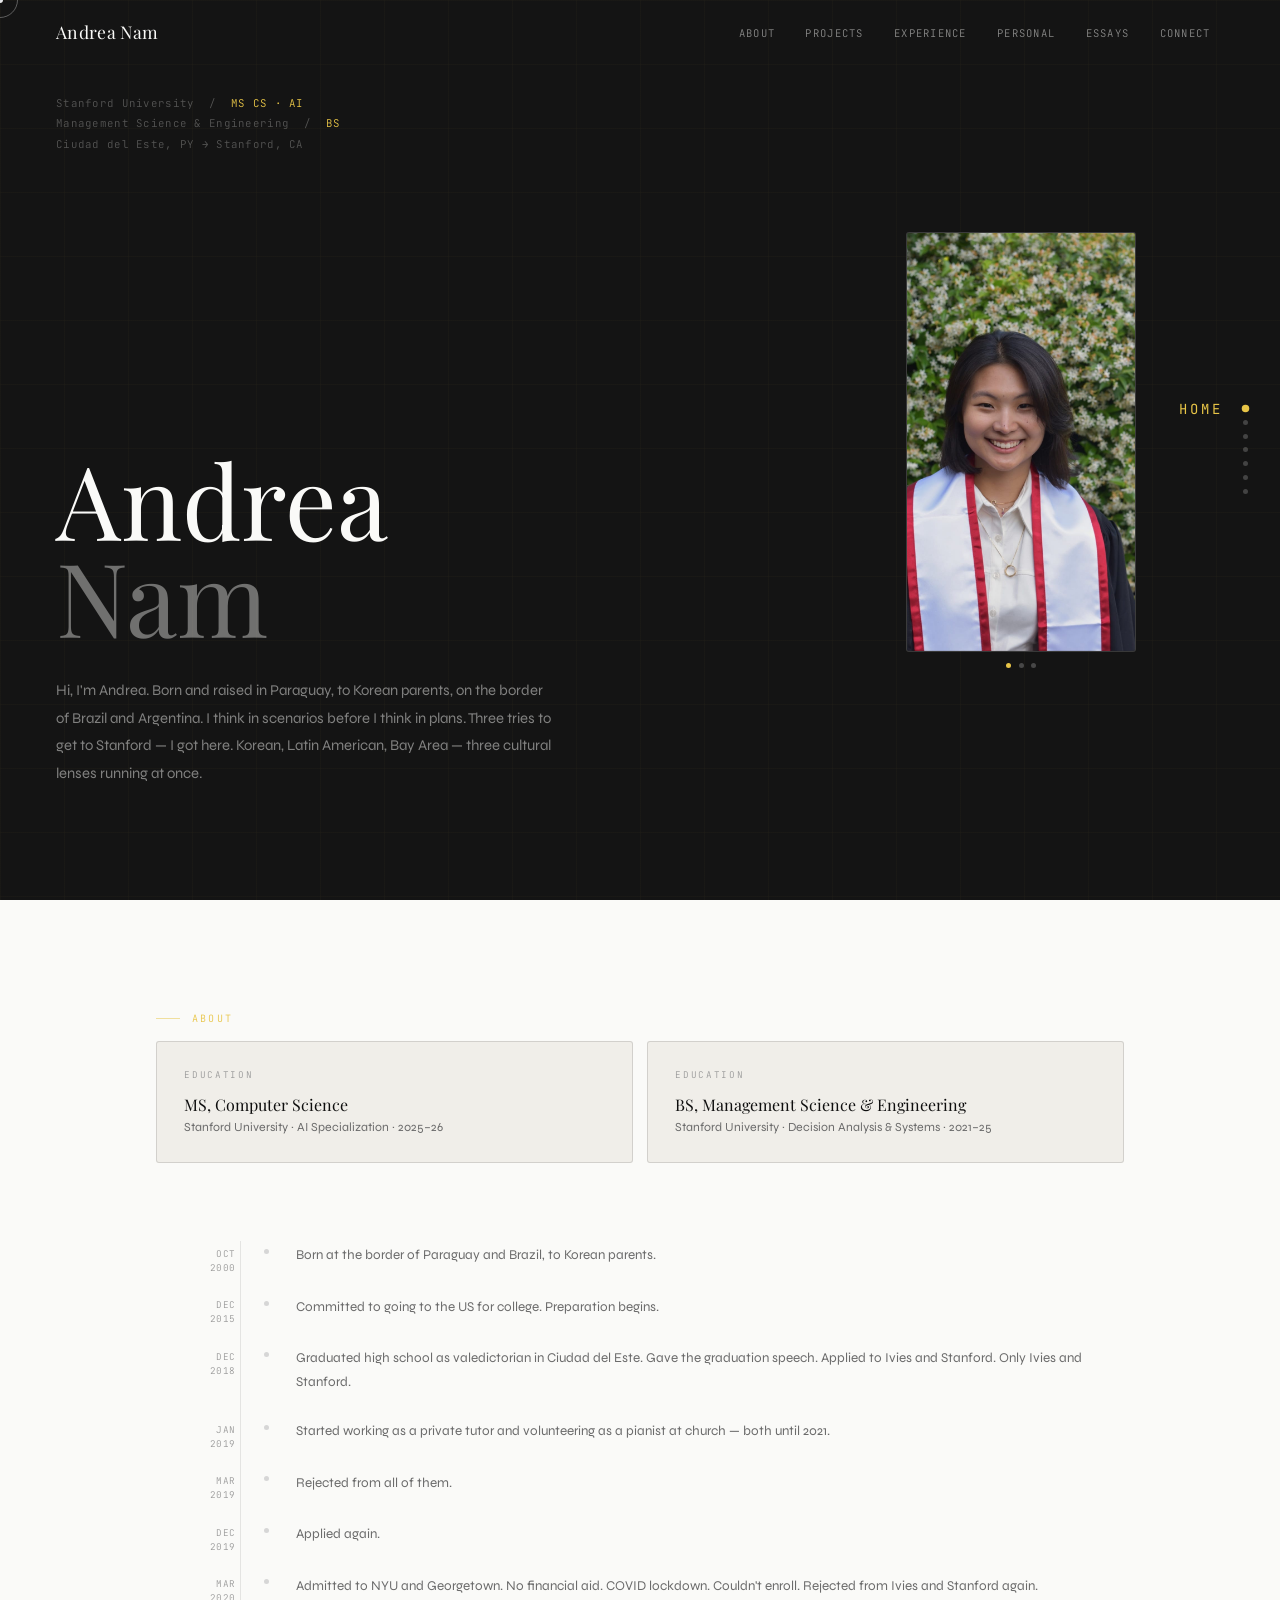
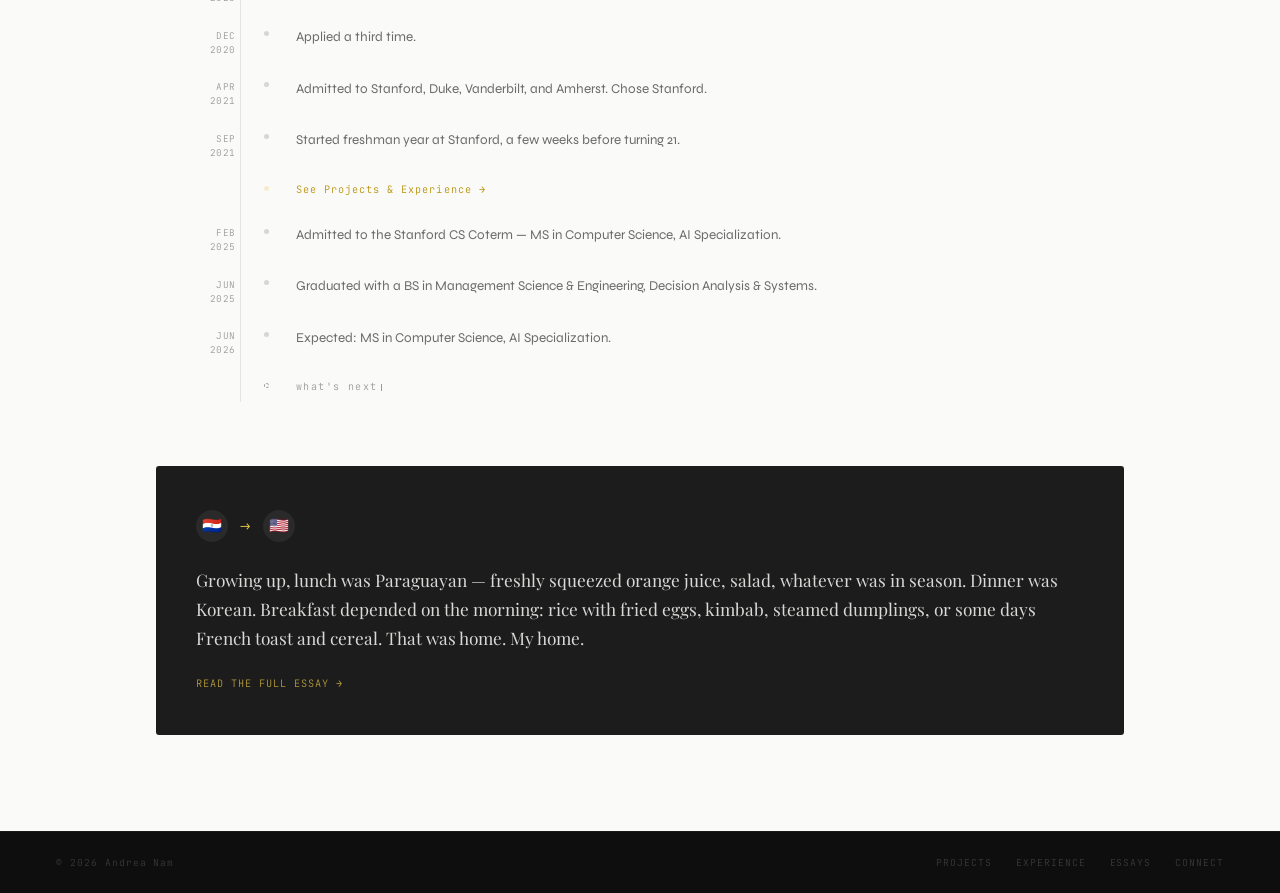
==== commit f7212fb6: "Add Jan 2019 tutoring and church pianist entry to timeline" ====
--- a/index.html
+++ b/index.html
@@ -114,6 +114,12 @@
         <div class="tl-date">Dec<br>2018</div>
         <div class="tl-node"><div class="tl-dot"></div></div>
         <div class="tl-text">Graduated high school as valedictorian in Ciudad del Este. Gave the graduation speech. Applied to Ivies and Stanford. Only Ivies and Stanford.</div>
+      </div>
+
+      <div class="tl-item">
+        <div class="tl-date">Jan<br>2019</div>
+        <div class="tl-node"><div class="tl-dot"></div></div>
+        <div class="tl-text">Started working as a private tutor and volunteering as a pianist at church — both until 2021.</div>
       </div>
 
       <div class="tl-item">
@@ -231,4 +237,4 @@
 </script>
 <script src="script.js"></script>
 </body>
-</html>
+</html>
--- a/style.css
+++ b/style.css
@@ -119,6 +119,7 @@
 #projects{padding:6rem 0;background:var(--near-black);min-height:100vh;}
 #projects .section-heading{color:var(--white);}
 #projects .section-heading em{opacity:.38;}
+.projects-header{display:flex;align-items:center;justify-content:space-between;margin-bottom:1rem;}
 .project-card{border-top:.5px solid var(--border-dark);padding:3rem 0;}
 .project-card:last-child{border-bottom:.5px solid var(--border-dark);}
 .project-index{font-family:'JetBrains Mono',monospace;font-size:.63rem;font-weight:300;letter-spacing:.18em;color:var(--accent);opacity:.75;margin-bottom:1rem;}
@@ -132,6 +133,8 @@
 .project-link{font-family:'JetBrains Mono',monospace;font-size:.66rem;font-weight:300;letter-spacing:.1em;text-transform:uppercase;color:var(--accent);text-decoration:none;display:inline-flex;align-items:center;gap:.5rem;transition:gap .2s;}
 .project-link:hover{gap:.9rem;}
 .project-link::after{content:'→';}
+.project-github-link{font-family:'JetBrains Mono',monospace;font-size:.63rem;font-weight:300;letter-spacing:.12em;color:var(--accent);text-decoration:none;transition:opacity .2s;}
+.project-github-link:hover{opacity:.7;}
 
 /* ── EXPERIENCE ── */
 #experience{padding:6rem 0;background:var(--white);min-height:100vh;}
@@ -211,14 +214,10 @@
 /* ── CONNECT ── */
 #connect{padding:6rem 0 5rem;background:var(--black);min-height:100vh;}
 #connect .section-heading{color:var(--white);}
-.connect-grid{display:grid;grid-template-columns:1.1fr .9fr;gap:6rem;align-items:start;}
-.connect-sub{font-size:.88rem;font-weight:300;line-height:1.87;color:rgba(250,250,248,.36);margin-top:-2.5rem;margin-bottom:2.5rem;max-width:430px;}
-.connect-btns{display:flex;gap:.75rem;flex-wrap:wrap;}
-.contact-item{padding:1.05rem 0;border-bottom:.5px solid rgba(255,255,255,.06);display:flex;flex-direction:column;gap:.28rem;}
-.contact-item:first-child{border-top:.5px solid rgba(255,255,255,.06);}
-.contact-label{font-family:'JetBrains Mono',monospace;font-size:.57rem;font-weight:300;letter-spacing:.18em;text-transform:uppercase;color:rgba(250,250,248,.23);}
-.contact-value{font-size:.87rem;font-weight:300;color:rgba(250,250,248,.62);text-decoration:none;transition:color .2s;}
-.contact-value:hover{color:var(--accent);}
+.connect-cards{display:grid;grid-template-columns:repeat(3,1fr);gap:1rem;margin-top:3rem;}
+a.connect-card{display:flex;flex-direction:column;gap:.55rem;padding:1.75rem 1.6rem;border:1px solid rgba(232,197,71,.35);border-radius:3px;text-decoration:none;cursor:pointer;background:rgba(232,197,71,.04);transition:border-color .25s,background .25s;}
+a.connect-card:hover{border-color:var(--accent);background:rgba(232,197,71,.12);}
+a.connect-card .connect-card-label{font-family:'JetBrains Mono',monospace;font-size:.65rem;font-weight:400;letter-spacing:.18em;text-transform:uppercase;color:rgba(232,197,71,.85);}
 
 /* ── FOOTER ── */
 footer{background:var(--black);border-top:.5px solid rgba(255,255,255,.05);padding:1.5rem 3.5rem;display:flex;align-items:center;justify-content:space-between;}
@@ -241,7 +240,7 @@
   .hero-photo-strip{display:none;}
   .section-inner{padding:0 1.25rem;}
   .about-edu-row{grid-template-columns:1fr;}
-  .connect-grid{grid-template-columns:1fr;gap:2.5rem;}
+  .connect-cards{grid-template-columns:1fr;}
   .timeline::before{left:3.5rem;}
   .tl-item{grid-template-columns:3.25rem .75rem 1fr;gap:0 1rem;}
   .tl-date{font-size:.52rem;}
@@ -256,4 +255,4 @@
   body{cursor:auto;}.cur{display:none;}
   .photo-gallery{grid-template-columns:repeat(2,1fr);}
   .photo-frame.tall{grid-row:span 1;aspect-ratio:1;}
-}
+}
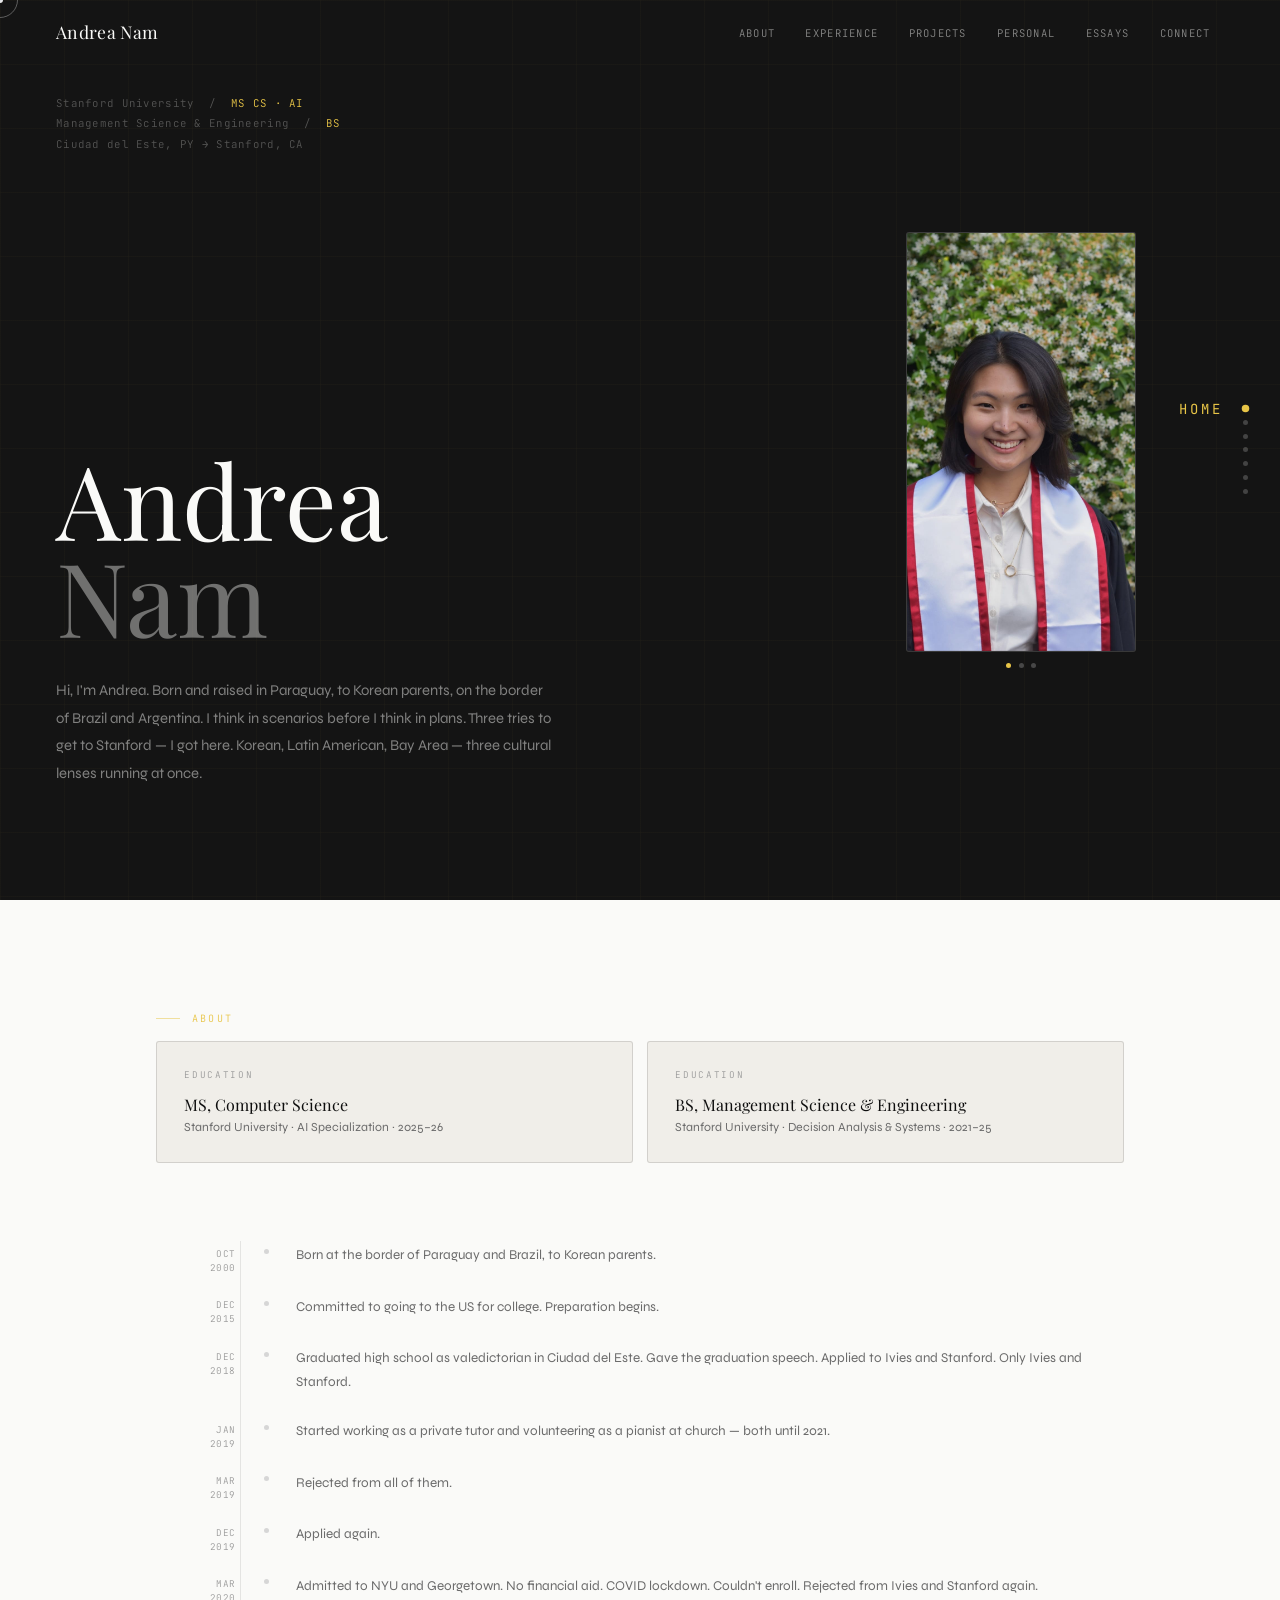
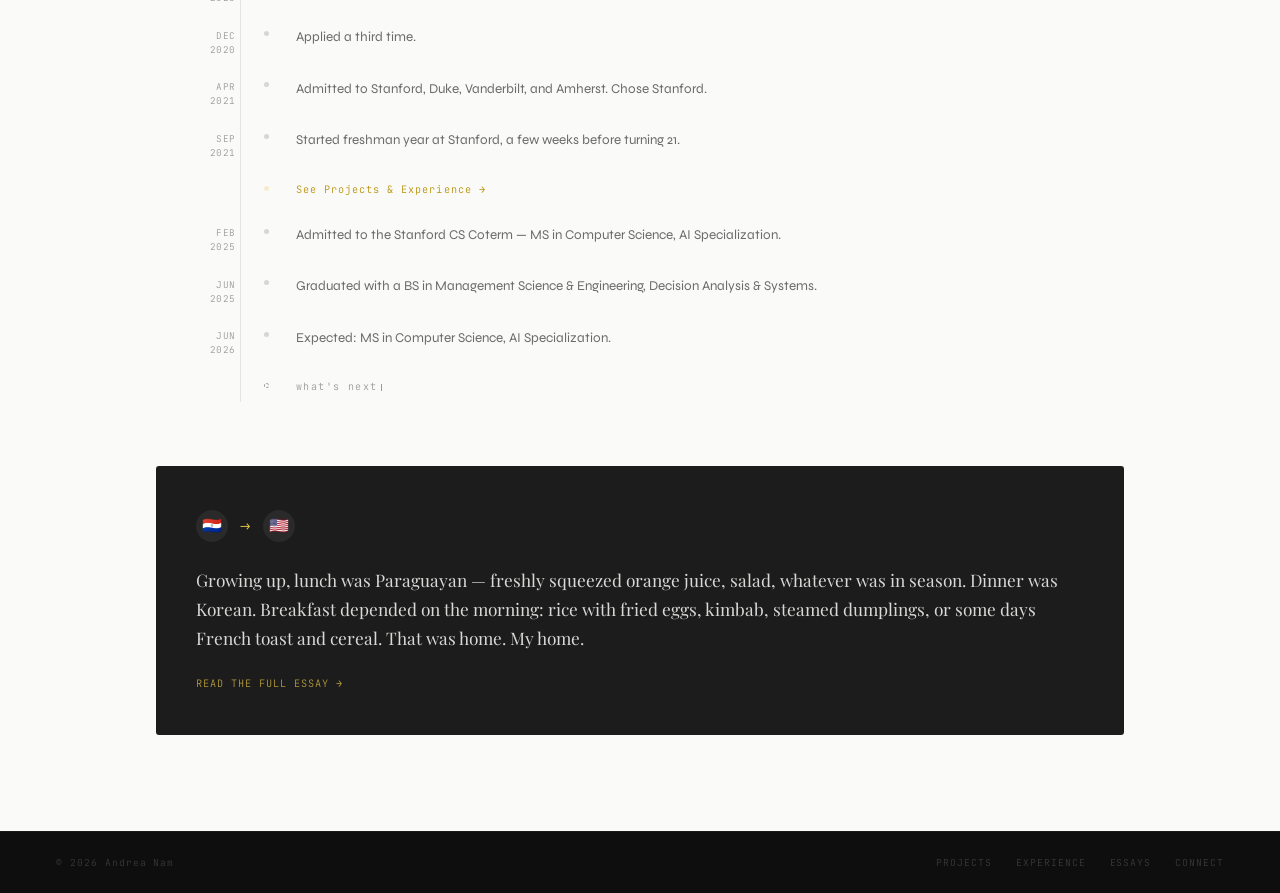
==== commit 99e7ce91: "Add resume link to Experience page; swap Projects/Experience in nav order https://claude.ai/code/ses" ====
--- a/index.html
+++ b/index.html
@@ -18,8 +18,8 @@
 <nav class="side-nav" id="side-nav">
   <button class="snav-dot" data-href="index.html" data-label="Home"></button>
   <button class="snav-dot" data-href="index.html#about" data-label="About"></button>
+  <button class="snav-dot" data-href="experience.html" data-label="Experience"></button>
   <button class="snav-dot" data-href="projects.html" data-label="Projects"></button>
-  <button class="snav-dot" data-href="experience.html" data-label="Experience"></button>
   <button class="snav-dot" data-href="personal.html" data-label="Personal"></button>
   <button class="snav-dot" data-href="essays.html" data-label="Essays"></button>
   <button class="snav-dot" data-href="connect.html" data-label="Connect"></button>
@@ -29,8 +29,8 @@
 <nav class="bottom-nav" id="bottom-nav">
   <button class="bnav-item" data-href="index.html"><div class="bnav-dot"></div><span class="bnav-label">Home</span></button>
   <button class="bnav-item" data-href="index.html#about"><div class="bnav-dot"></div><span class="bnav-label">About</span></button>
+  <button class="bnav-item" data-href="experience.html"><div class="bnav-dot"></div><span class="bnav-label">Work</span></button>
   <button class="bnav-item" data-href="projects.html"><div class="bnav-dot"></div><span class="bnav-label">Projects</span></button>
-  <button class="bnav-item" data-href="experience.html"><div class="bnav-dot"></div><span class="bnav-label">Work</span></button>
   <button class="bnav-item" data-href="personal.html"><div class="bnav-dot"></div><span class="bnav-label">Personal</span></button>
   <button class="bnav-item" data-href="essays.html"><div class="bnav-dot"></div><span class="bnav-label">Essays</span></button>
   <button class="bnav-item" data-href="connect.html"><div class="bnav-dot"></div><span class="bnav-label">Connect</span></button>
@@ -41,8 +41,8 @@
   <a href="index.html" class="nav-logo">Andrea Nam</a>
   <ul class="nav-links">
     <li><a href="index.html#about">About</a></li>
+    <li><a href="experience.html">Experience</a></li>
     <li><a href="projects.html">Projects</a></li>
-    <li><a href="experience.html">Experience</a></li>
     <li><a href="personal.html">Personal</a></li>
     <li><a href="essays.html">Essays</a></li>
     <li><a href="connect.html">Connect</a></li>
--- a/style.css
+++ b/style.css
@@ -215,6 +215,9 @@
 #connect{padding:6rem 0 5rem;background:var(--black);min-height:100vh;}
 #connect .section-heading{color:var(--white);}
 .connect-cards{display:grid;grid-template-columns:repeat(3,1fr);gap:1rem;margin-top:3rem;}
+.projects-header{display:flex;align-items:center;justify-content:space-between;margin-bottom:1rem;}
+.project-github-link{font-family:'JetBrains Mono',monospace;font-size:.63rem;font-weight:300;letter-spacing:.12em;color:var(--accent);text-decoration:none;transition:opacity .2s;}
+.project-github-link:hover{opacity:.7;}
 a.connect-card{display:flex;flex-direction:column;gap:.55rem;padding:1.75rem 1.6rem;border:1px solid rgba(232,197,71,.35);border-radius:3px;text-decoration:none;cursor:pointer;background:rgba(232,197,71,.04);transition:border-color .25s,background .25s;}
 a.connect-card:hover{border-color:var(--accent);background:rgba(232,197,71,.12);}
 a.connect-card .connect-card-label{font-family:'JetBrains Mono',monospace;font-size:.65rem;font-weight:400;letter-spacing:.18em;text-transform:uppercase;color:rgba(232,197,71,.85);}
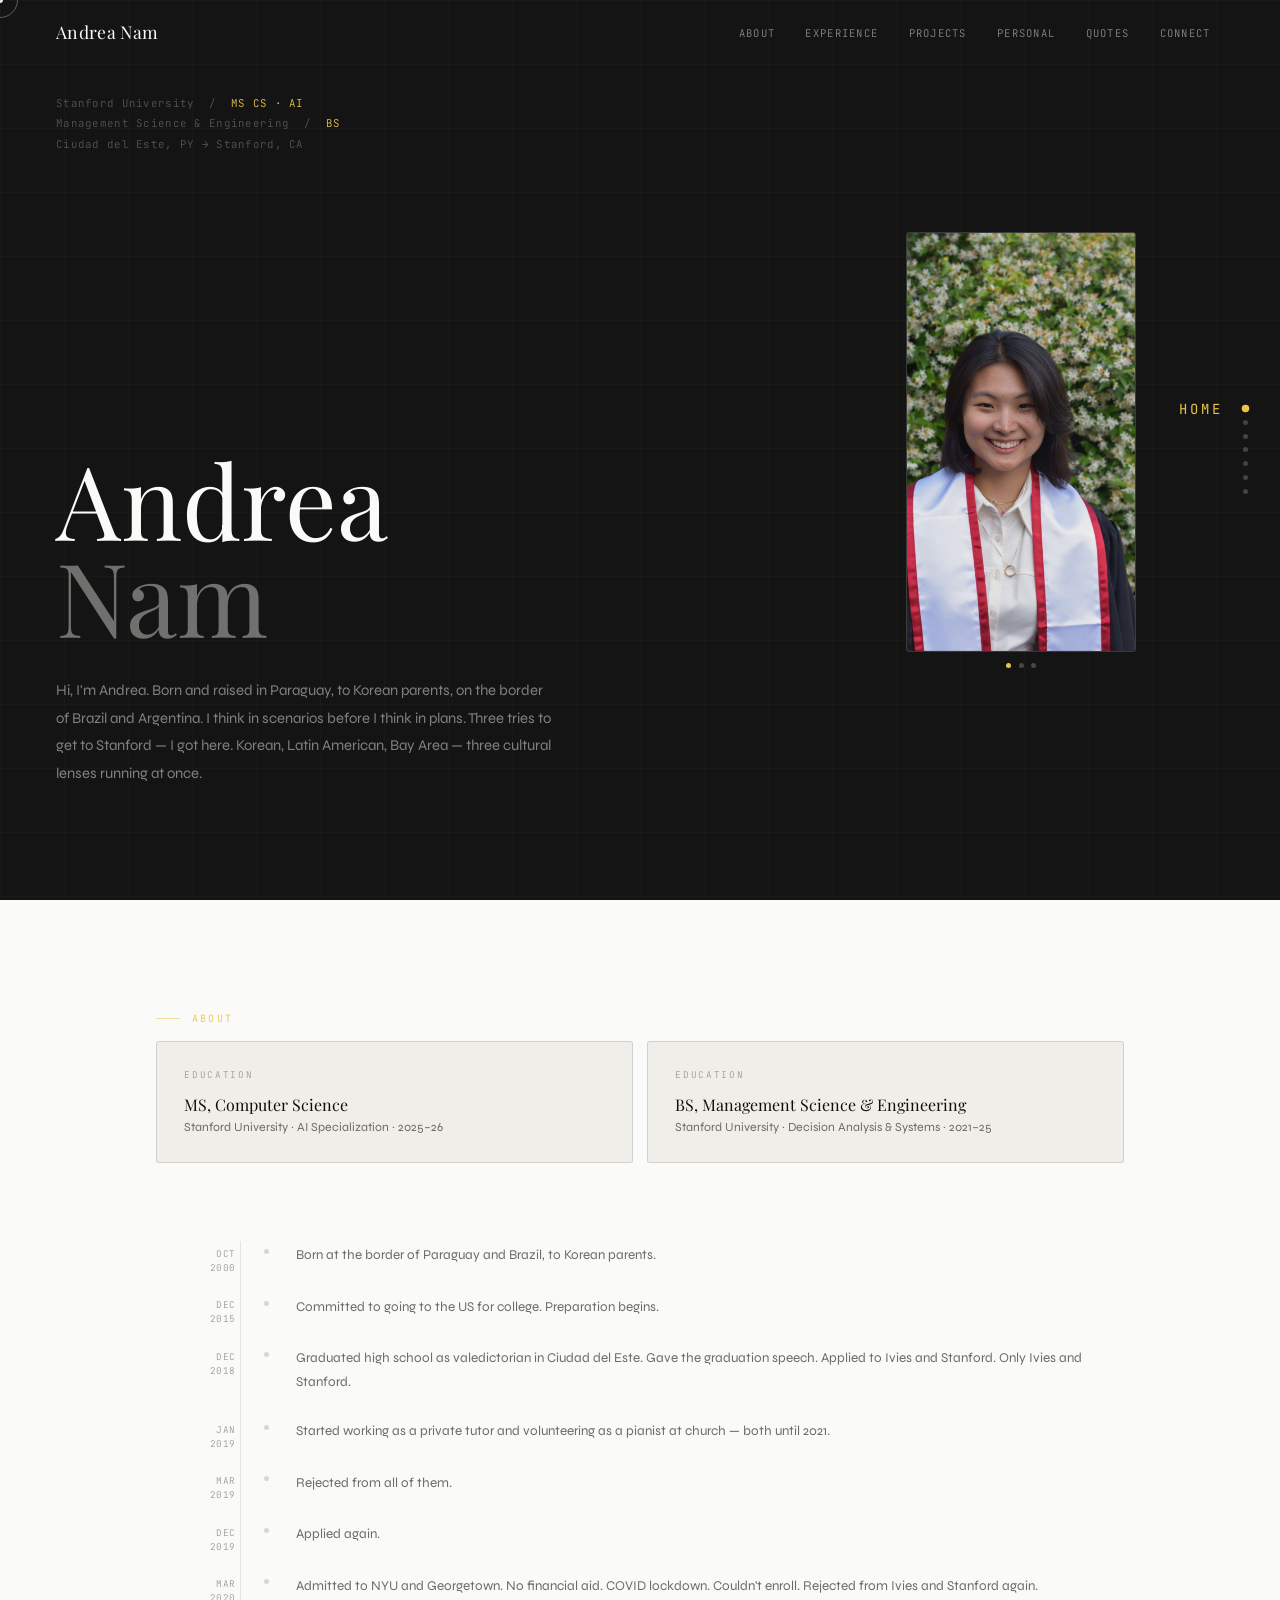
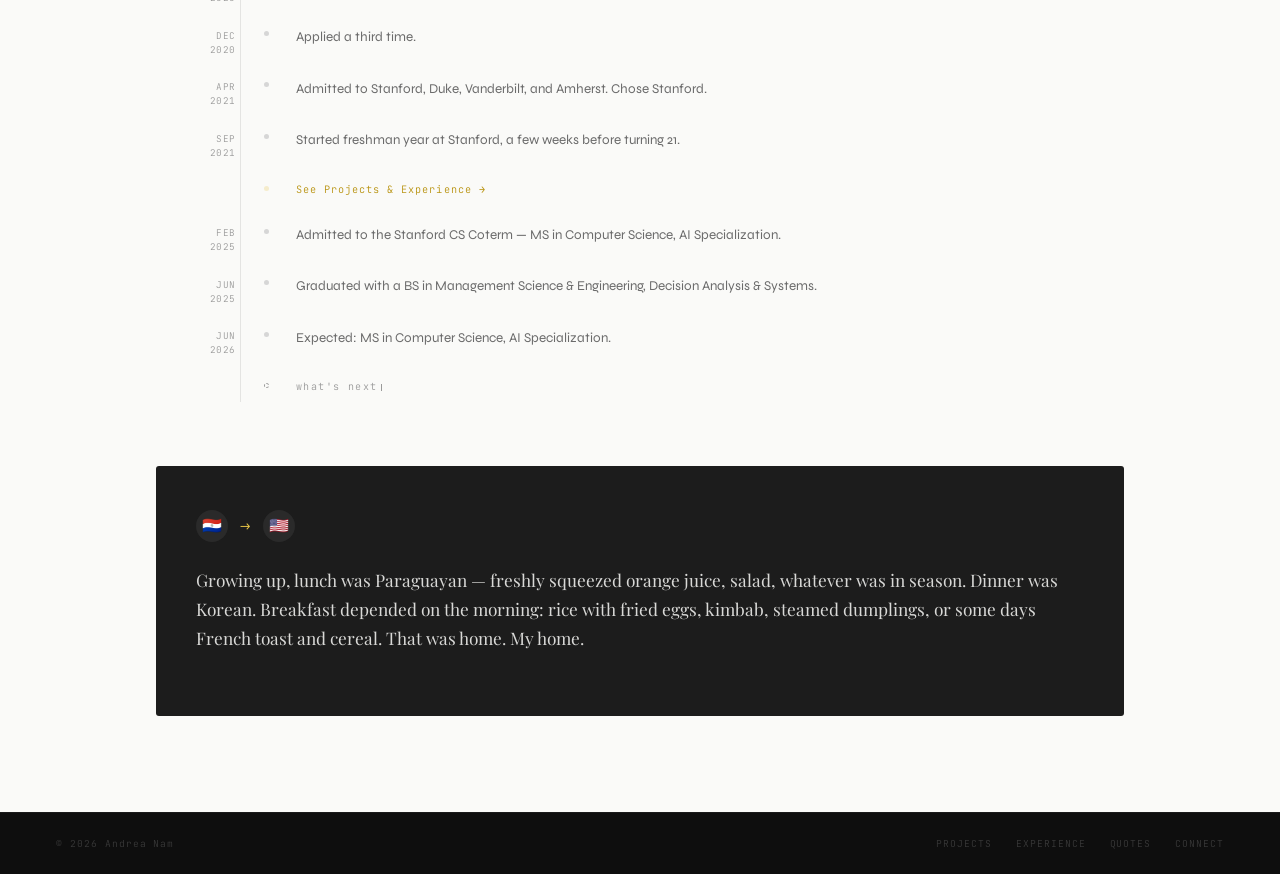
==== commit 3e8ac28e: "Replace Essays section with Quotes/Words I carry page Redesigns the Essays page into a curated quote" ====
--- a/index.html
+++ b/index.html
@@ -21,7 +21,7 @@
   <button class="snav-dot" data-href="experience.html" data-label="Experience"></button>
   <button class="snav-dot" data-href="projects.html" data-label="Projects"></button>
   <button class="snav-dot" data-href="personal.html" data-label="Personal"></button>
-  <button class="snav-dot" data-href="essays.html" data-label="Essays"></button>
+  <button class="snav-dot" data-href="essays.html" data-label="Quotes"></button>
   <button class="snav-dot" data-href="connect.html" data-label="Connect"></button>
 </nav>
 
@@ -32,7 +32,7 @@
   <button class="bnav-item" data-href="experience.html"><div class="bnav-dot"></div><span class="bnav-label">Work</span></button>
   <button class="bnav-item" data-href="projects.html"><div class="bnav-dot"></div><span class="bnav-label">Projects</span></button>
   <button class="bnav-item" data-href="personal.html"><div class="bnav-dot"></div><span class="bnav-label">Personal</span></button>
-  <button class="bnav-item" data-href="essays.html"><div class="bnav-dot"></div><span class="bnav-label">Essays</span></button>
+  <button class="bnav-item" data-href="essays.html"><div class="bnav-dot"></div><span class="bnav-label">Quotes</span></button>
   <button class="bnav-item" data-href="connect.html"><div class="bnav-dot"></div><span class="bnav-label">Connect</span></button>
 </nav>
 
@@ -44,7 +44,7 @@
     <li><a href="experience.html">Experience</a></li>
     <li><a href="projects.html">Projects</a></li>
     <li><a href="personal.html">Personal</a></li>
-    <li><a href="essays.html">Essays</a></li>
+    <li><a href="essays.html">Quotes</a></li>
     <li><a href="connect.html">Connect</a></li>
   </ul>
 </nav>
@@ -197,7 +197,6 @@
         <div class="flag-bubble">🇺🇸</div>
       </div>
       <p class="origin-quote">Growing up, lunch was Paraguayan — freshly squeezed orange juice, salad, whatever was in season. Dinner was Korean. Breakfast depended on the morning: rice with fried eggs, kimbab, steamed dumplings, or some days French toast and cereal. That was home. My home.</p>
-      <a href="essays.html" class="origin-essay-link">Read the full essay →</a>
     </div>
   </div>
 </section>
@@ -207,7 +206,7 @@
   <div class="footer-links">
     <a href="projects.html">Projects</a>
     <a href="experience.html">Experience</a>
-    <a href="essays.html">Essays</a>
+    <a href="essays.html">Quotes</a>
     <a href="connect.html">Connect</a>
   </div>
 </footer>
--- a/style.css
+++ b/style.css
@@ -133,8 +133,8 @@
 .project-link{font-family:'JetBrains Mono',monospace;font-size:.66rem;font-weight:300;letter-spacing:.1em;text-transform:uppercase;color:var(--accent);text-decoration:none;display:inline-flex;align-items:center;gap:.5rem;transition:gap .2s;}
 .project-link:hover{gap:.9rem;}
 .project-link::after{content:'→';}
-.project-github-link{font-family:'JetBrains Mono',monospace;font-size:.63rem;font-weight:300;letter-spacing:.12em;color:var(--accent);text-decoration:none;transition:opacity .2s;}
-.project-github-link:hover{opacity:.7;}
+.project-github-link{font-family:'JetBrains Mono',monospace;font-size:.7rem;font-weight:400;letter-spacing:.14em;text-transform:uppercase;color:var(--accent);text-decoration:none;padding:.55rem 1.1rem;border:1px solid rgba(232,197,71,.5);border-radius:3px;background:rgba(232,197,71,.05);transition:background .2s,border-color .2s;}
+.project-github-link:hover{background:rgba(232,197,71,.18);border-color:var(--accent);}
 
 /* ── EXPERIENCE ── */
 #experience{padding:6rem 0;background:var(--white);min-height:100vh;}
@@ -211,13 +211,21 @@
 .essay-coming{padding:3rem 0;text-align:center;border-top:.5px solid var(--border-light);border-bottom:.5px solid var(--border-light);}
 .essay-coming-text{font-family:'JetBrains Mono',monospace;font-size:.65rem;font-weight:300;letter-spacing:.18em;text-transform:uppercase;color:var(--subtle);}
 
+/* ── QUOTES ── */
+.quote-list{display:flex;flex-direction:column;margin-top:1rem;}
+.quote-item{padding:2.5rem 0;border-top:.5px solid var(--border-light);}
+.quote-item:last-child{border-bottom:.5px solid var(--border-light);}
+.quote-text{font-family:'Playfair Display',serif;font-size:1.4rem;font-style:italic;font-weight:400;color:#1a1a1a;line-height:1.6;margin-bottom:.9rem;max-width:680px;}
+.quote-attribution{font-family:'JetBrains Mono',monospace;font-size:.62rem;font-weight:300;letter-spacing:.14em;text-transform:uppercase;color:var(--accent);opacity:.8;margin-bottom:.9rem;}
+.quote-reflection{font-size:.85rem;font-weight:300;line-height:1.8;color:#666;max-width:600px;margin:0;}
+
 /* ── CONNECT ── */
 #connect{padding:6rem 0 5rem;background:var(--black);min-height:100vh;}
 #connect .section-heading{color:var(--white);}
 .connect-cards{display:grid;grid-template-columns:repeat(3,1fr);gap:1rem;margin-top:3rem;}
 .projects-header{display:flex;align-items:center;justify-content:space-between;margin-bottom:1rem;}
-.project-github-link{font-family:'JetBrains Mono',monospace;font-size:.63rem;font-weight:300;letter-spacing:.12em;color:var(--accent);text-decoration:none;transition:opacity .2s;}
-.project-github-link:hover{opacity:.7;}
+.project-github-link{font-family:'JetBrains Mono',monospace;font-size:.7rem;font-weight:400;letter-spacing:.14em;text-transform:uppercase;color:var(--accent);text-decoration:none;padding:.55rem 1.1rem;border:1px solid rgba(232,197,71,.5);border-radius:3px;background:rgba(232,197,71,.05);transition:background .2s,border-color .2s;}
+.project-github-link:hover{background:rgba(232,197,71,.18);border-color:var(--accent);}
 a.connect-card{display:flex;flex-direction:column;gap:.55rem;padding:1.75rem 1.6rem;border:1px solid rgba(232,197,71,.35);border-radius:3px;text-decoration:none;cursor:pointer;background:rgba(232,197,71,.04);transition:border-color .25s,background .25s;}
 a.connect-card:hover{border-color:var(--accent);background:rgba(232,197,71,.12);}
 a.connect-card .connect-card-label{font-family:'JetBrains Mono',monospace;font-size:.65rem;font-weight:400;letter-spacing:.18em;text-transform:uppercase;color:rgba(232,197,71,.85);}
